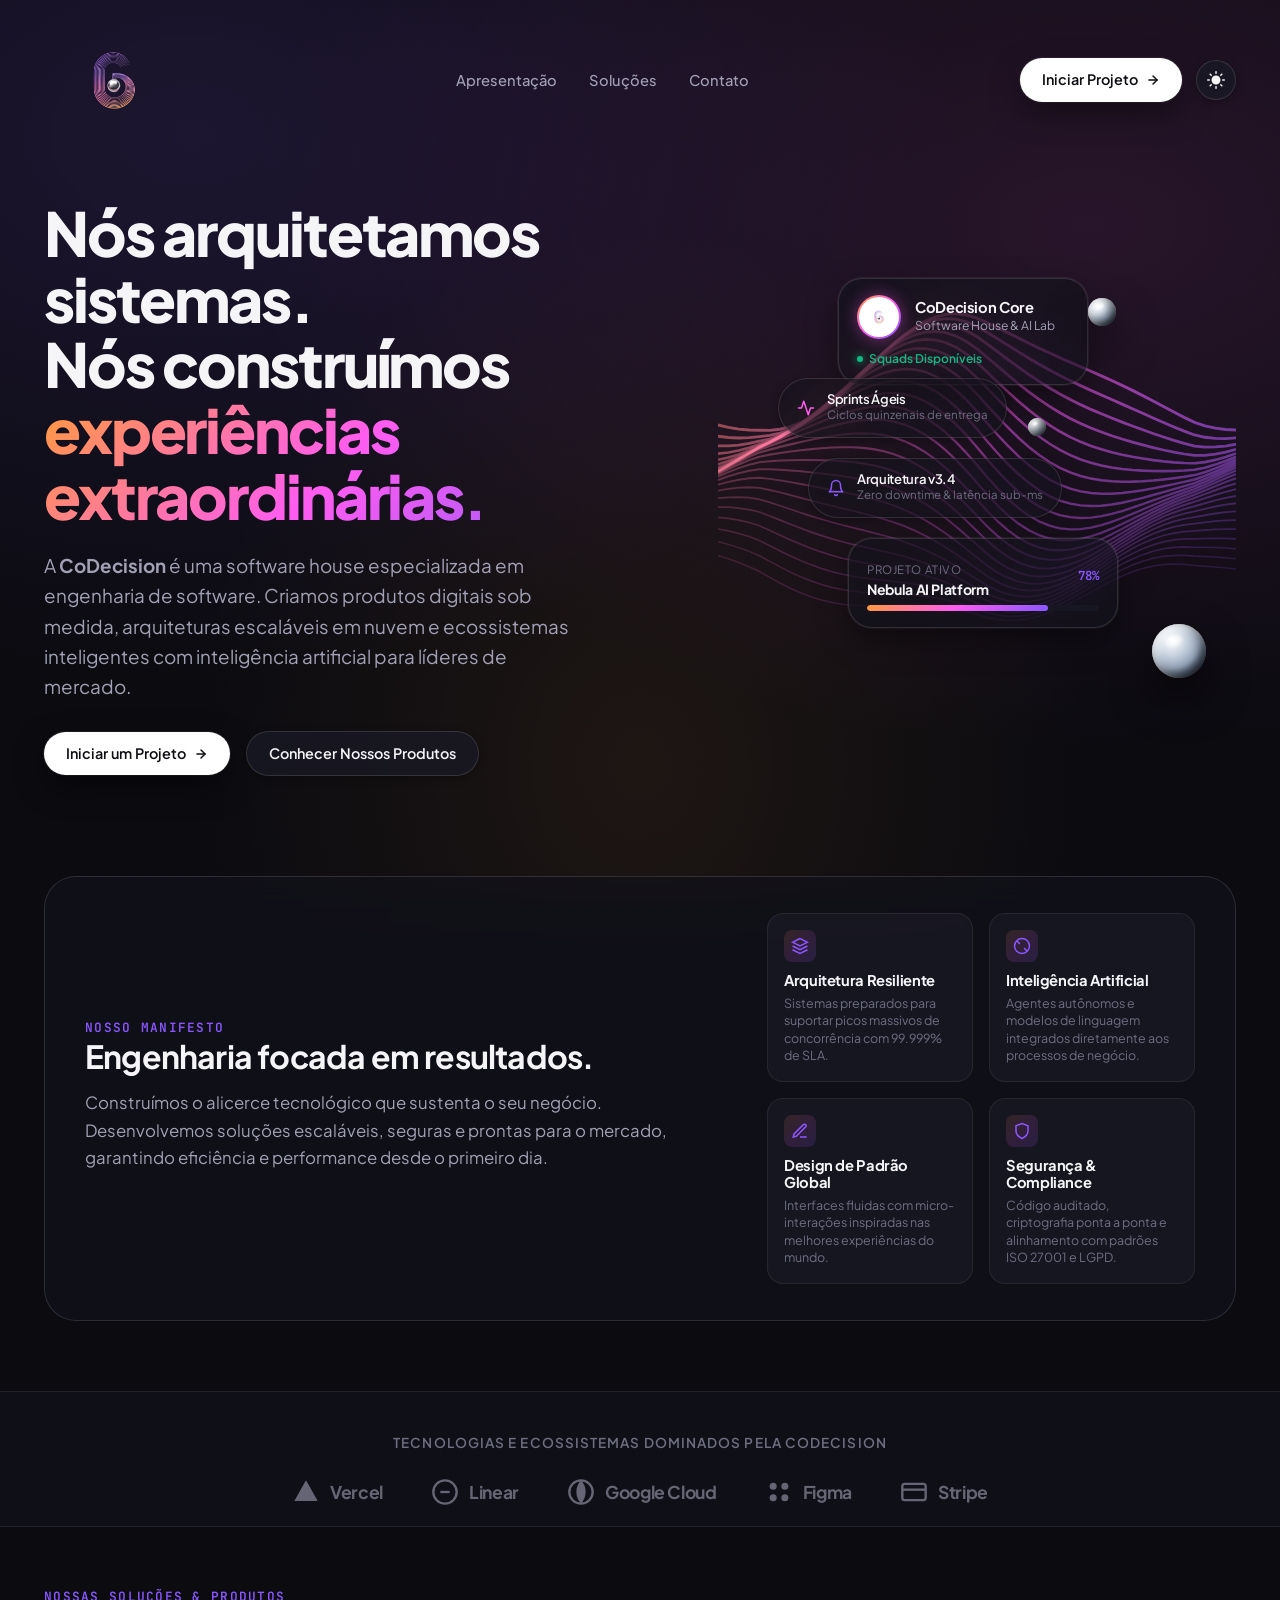
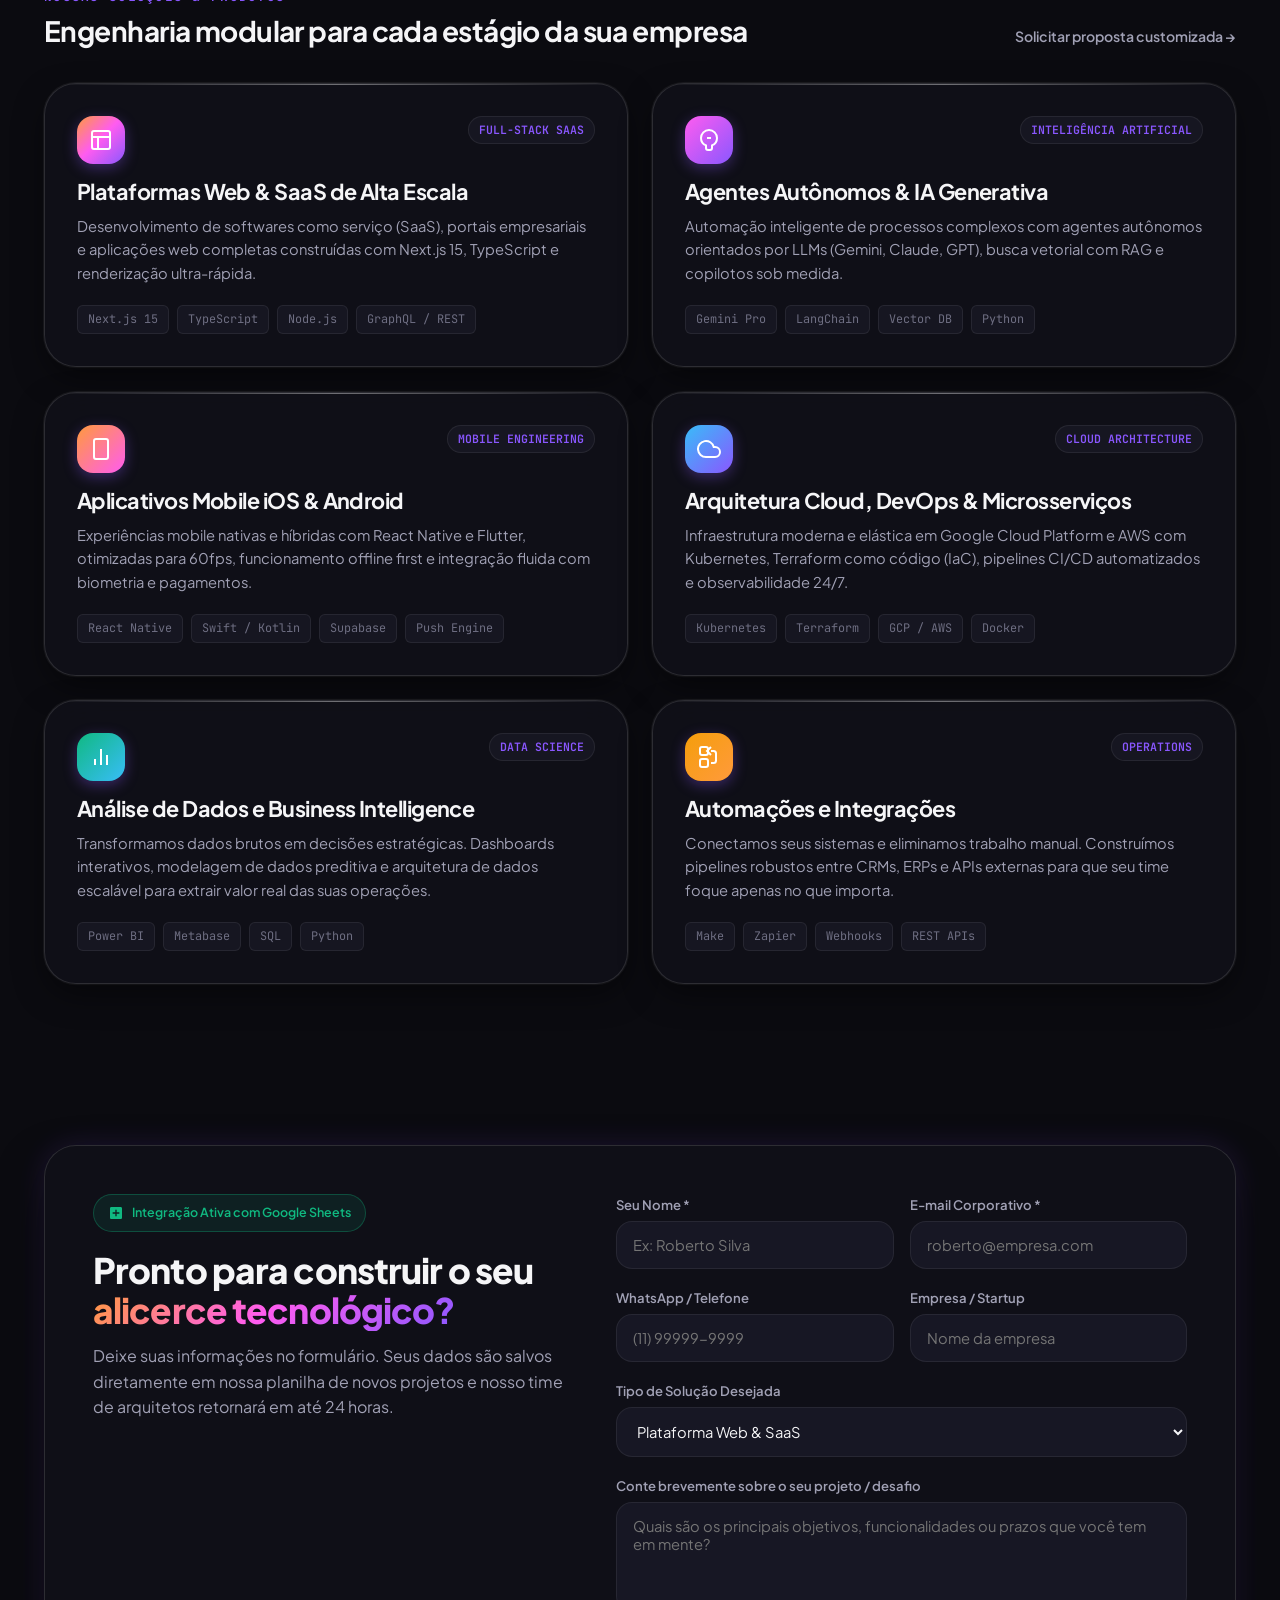
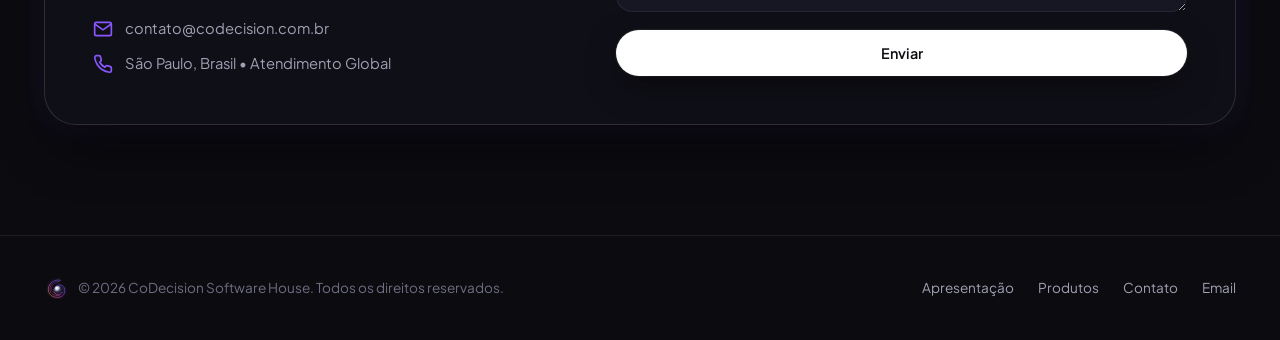
==== index.html @ 4eaa5ae9 "feat: tudo" ====
<!DOCTYPE html>
<html lang="pt-BR" data-theme="dark">
<head>
  <meta charset="UTF-8">
  <meta name="viewport" content="width=device-width, initial-scale=1.0">
  <title>CoDecision Software House | Apresentação, Produtos e Soluções Digitais</title>
  <meta name="description" content="CoDecision é uma software house de engenharia especializada no desenvolvimento de plataformas em nuvem, sistemas de inteligência artificial e produtos digitais extraordinários.">
  <meta name="keywords" content="Software House, CoDecision, Desenvolvimento de Software, Inteligência Artificial, Cloud, SaaS, React, Next.js, DevOps, Google Sheets">
  
  <!-- Open Graph -->
  <meta property="og:title" content="CoDecision Software House | We Architect Systems. We Build Experiences.">
  <meta property="og:description" content="Software house de alta performance. Desenvolvemos produtos digitais escaláveis, IA avançada e interfaces hiper-interativas.">
  <meta property="og:type" content="website">

  <!-- Favicon -->
  <link rel="icon" type="image/svg+xml" href="src/assets/logo/logo-symbol.svg">

  <!-- CSS Styles -->
  <link rel="stylesheet" href="src/css/variables.css">
  <link rel="stylesheet" href="src/css/base.css">
  <link rel="stylesheet" href="src/css/components.css">
  <link rel="stylesheet" href="src/css/animations.css">
</head>
<body>

  <!-- Scroll Progress Indicator -->
  <div class="scroll-progress-container">
    <div class="scroll-progress-bar" id="scrollProgressBar"></div>
  </div>

  <!-- =========================================================================
       HEADER / NAVBAR
       ========================================================================= -->
  <header class="site-header" id="siteHeader">
    <div class="container">
      <nav class="navbar">
        <a href="#apresentacao" class="nav-brand">
          <img src="src/assets/logo/logo-custom-2.png" alt="CoDecision Software House" class="nav-brand-logo">
        </a>

        <ul class="nav-menu">
          <li><a href="#apresentacao" class="nav-link">Apresentação</a></li>
          <li><a href="#produtos" class="nav-link">Soluções</a></li>
          <li><a href="#contato" class="nav-link">Contato</a></li>
        </ul>

        <div class="nav-actions">
          <a href="#contato" class="btn-primary">
            <span>Iniciar Projeto</span>
            <svg width="14" height="14" viewBox="0 0 24 24" fill="none" stroke="currentColor" stroke-width="2.5" stroke-linecap="round" stroke-linejoin="round">
              <line x1="5" y1="12" x2="19" y2="12"></line>
              <polyline points="12 5 19 12 12 19"></polyline>
            </svg>
          </a>

          <button class="theme-toggle-btn" id="themeToggleBtn" aria-label="Alternar Tema Claro/Escuro">
            <span id="themeIcon">
              <svg viewBox="0 0 24 24" fill="none" stroke="currentColor" stroke-width="2" stroke-linecap="round" stroke-linejoin="round">
                <circle cx="12" cy="12" r="5"></circle>
                <line x1="12" y1="1" x2="12" y2="3"></line>
                <line x1="12" y1="21" x2="12" y2="23"></line>
                <line x1="4.22" y1="4.22" x2="5.64" y2="5.64"></line>
                <line x1="18.36" y1="18.36" x2="19.78" y2="19.78"></line>
                <line x1="1" y1="12" x2="3" y2="12"></line>
                <line x1="21" y1="12" x2="23" y2="12"></line>
                <line x1="4.22" y1="19.78" x2="5.64" y2="18.36"></line>
                <line x1="18.36" y1="5.64" x2="19.78" y2="4.22"></line>
              </svg>
            </span>
          </button>
          
          <button class="mobile-menu-btn" id="mobileMenuBtn" aria-label="Abrir Menu">
            <svg viewBox="0 0 24 24" fill="none" stroke="currentColor" stroke-width="2" stroke-linecap="round" stroke-linejoin="round">
              <line x1="3" y1="12" x2="21" y2="12"></line>
              <line x1="3" y1="6" x2="21" y2="6"></line>
              <line x1="3" y1="18" x2="21" y2="18"></line>
            </svg>
          </button>
        </div>
      </nav>
    </div>
  </header>

  <!-- =========================================================================
       1. APRESENTAÇÃO DA MARCA & HERO SECTION
       ========================================================================= -->
  <section class="hero-section" id="apresentacao">
    <div class="container">
      <div class="hero-grid">
        
        <!-- Left Content -->
        <div class="hero-content reveal-on-scroll">


          <h1 class="hero-title">
            Nós arquitetamos sistemas.<br>
            Nós construímos <span class="gradient-text">experiências extraordinárias.</span>
          </h1>

          <p class="hero-subtitle">
            A <strong>CoDecision</strong> é uma software house especializada em engenharia de software. Criamos produtos digitais sob medida, arquiteturas escaláveis em nuvem e ecossistemas inteligentes com inteligência artificial para líderes de mercado.
          </p>

          <div class="hero-actions">
            <a href="#contato" class="btn-primary">
              <span>Iniciar um Projeto</span>
              <svg width="14" height="14" viewBox="0 0 24 24" fill="none" stroke="currentColor" stroke-width="2.5" stroke-linecap="round" stroke-linejoin="round">
                <line x1="5" y1="12" x2="19" y2="12"></line>
                <polyline points="12 5 19 12 12 19"></polyline>
              </svg>
            </a>

            <a href="#produtos" class="btn-secondary">
              <span>Conhecer Nossos Produtos</span>
            </a>
          </div>
        </div>

        <!-- Right Visual with Fluid Wave & Floating Glass Cards -->
        <div class="hero-visual reveal-on-scroll">
          <!-- Fluid Iridescent Canvas -->
          <canvas id="heroFluidCanvas" class="hero-canvas-bg"></canvas>

          <!-- Floating Glass Cards -->
          <div class="hero-cards-cluster">
            
            <!-- Card 1: Core Lead Card -->
            <div class="glass-profile-card">
              <div class="profile-card-header">
                <div class="profile-avatar">
                  <img src="src/assets/logo/logo-custom-2.png" alt="CoDecision Logo" style="object-fit: contain; background: white; padding: 4px;">
                </div>
                <div class="profile-info">
                  <h4>CoDecision Core</h4>
                  <p>Software House & AI Lab</p>
                </div>
              </div>
              <div class="profile-status">
                <span class="status-dot"></span>
                <span>Squads Disponíveis</span>
              </div>
            </div>

            <!-- Card 2: Focus Mode Pill -->
            <div class="glass-focus-card">
              <div class="focus-icon">
                <svg width="18" height="18" viewBox="0 0 24 24" fill="none" stroke="currentColor" stroke-width="2" stroke-linecap="round" stroke-linejoin="round">
                  <path d="M22 12h-4l-3 9L9 3l-3 9H2"></path>
                </svg>
              </div>
              <div class="focus-text">
                <h5>Sprints Ágeis</h5>
                <p>Ciclos quinzenais de entrega</p>
              </div>
            </div>

            <!-- Card 3: Deployment Notification -->
            <div class="glass-notification-card">
              <div class="notif-icon">
                <svg width="18" height="18" viewBox="0 0 24 24" fill="none" stroke="currentColor" stroke-width="2" stroke-linecap="round" stroke-linejoin="round">
                  <path d="M18 8A6 6 0 0 0 6 8c0 7-3 9-3 9h18s-3-2-3-9"></path>
                  <path d="M13.73 21a2 2 0 0 1-3.46 0"></path>
                </svg>
              </div>
              <div class="notif-text">
                <h5>Arquitetura v3.4</h5>
                <p>Zero downtime & latência sub-ms</p>
              </div>
            </div>

            <!-- Card 4: Active Project Progress -->
            <div class="glass-progress-card">
              <div class="progress-header">
                <div>
                  <span class="progress-label">Projeto Ativo</span>
                  <h5 class="progress-title">Nebula AI Platform</h5>
                </div>
                <span class="progress-percent">78%</span>
              </div>
              <div class="progress-bar-bg">
                <div class="progress-bar-fill" style="width: 78%;"></div>
              </div>
            </div>

            <!-- 3D Chrome Metallic Spheres -->
            <div class="chrome-sphere sphere-lg parallax-sphere">
              <div class="sphere-specular"></div>
            </div>
            <div class="chrome-sphere sphere-sm parallax-sphere">
              <div class="sphere-specular"></div>
            </div>
            <div class="chrome-sphere sphere-xs parallax-sphere">
              <div class="sphere-specular"></div>
            </div>

          </div>
        </div>

      </div>
    </div>
  </section>

  <!-- Brand Pillars & Manifesto -->
  <section class="brand-manifesto-section">
    <div class="container">
      <div class="manifesto-card reveal-on-scroll">
        <div class="manifesto-text">
          <span class="section-label">NOSSO MANIFESTO</span>
          <h3>Engenharia focada em resultados.</h3>
          <p>
            Construímos o alicerce tecnológico que sustenta o seu negócio. Desenvolvemos soluções escaláveis, seguras e prontas para o mercado, garantindo eficiência e performance desde o primeiro dia.
          </p>
        </div>

        <div class="brand-pillars-grid">
          <div class="pillar-item">
            <div class="pillar-icon">
              <svg width="18" height="18" viewBox="0 0 24 24" fill="none" stroke="currentColor" stroke-width="2"><path d="M12 2L2 7l10 5 10-5-10-5zM2 17l10 5 10-5M2 12l10 5 10-5"/></svg>
            </div>
            <h5>Arquitetura Resiliente</h5>
            <p>Sistemas preparados para suportar picos massivos de concorrência com 99.999% de SLA.</p>
          </div>

          <div class="pillar-item">
            <div class="pillar-icon">
              <svg width="18" height="18" viewBox="0 0 24 24" fill="none" stroke="currentColor" stroke-width="2"><circle cx="12" cy="12" r="10"/><path d="m4.93 4.93 4.24 4.24M14.83 14.83l4.24 4.24"/></svg>
            </div>
            <h5>Inteligência Artificial</h5>
            <p>Agentes autônomos e modelos de linguagem integrados diretamente aos processos de negócio.</p>
          </div>

          <div class="pillar-item">
            <div class="pillar-icon">
              <svg width="18" height="18" viewBox="0 0 24 24" fill="none" stroke="currentColor" stroke-width="2"><path d="M12 20h9M16.5 3.5a2.121 2.121 0 0 1 3 3L7 19l-4 1 1-4L16.5 3.5z"/></svg>
            </div>
            <h5>Design de Padrão Global</h5>
            <p>Interfaces fluidas com micro-interações inspiradas nas melhores experiências do mundo.</p>
          </div>

          <div class="pillar-item">
            <div class="pillar-icon">
              <svg width="18" height="18" viewBox="0 0 24 24" fill="none" stroke="currentColor" stroke-width="2"><path d="M12 22s8-4 8-10V5l-8-3-8 3v7c0 6 8 10 8 10z"/></svg>
            </div>
            <h5>Segurança & Compliance</h5>
            <p>Código auditado, criptografia ponta a ponta e alinhamento com padrões ISO 27001 e LGPD.</p>
          </div>
        </div>
      </div>
    </div>
  </section>

  <!-- Trust Bar -->
  <section class="trust-section">
    <div class="container">
      <div class="trust-content reveal-on-scroll">
        <span class="trust-label">Tecnologias e ecossistemas dominados pela CoDecision</span>
        <div class="trust-logos">
          <div class="trust-logo-item">
            <svg viewBox="0 0 24 24"><path d="M12 2L2 19.7778H22L12 2Z"></path></svg>
            <span>Vercel</span>
          </div>
          <div class="trust-logo-item">
            <svg viewBox="0 0 24 24"><circle cx="12" cy="12" r="10" stroke="currentColor" stroke-width="2" fill="none"></circle><line x1="8" y1="12" x2="16" y2="12" stroke="currentColor" stroke-width="2"></line></svg>
            <span>Linear</span>
          </div>
          <div class="trust-logo-item">
            <svg viewBox="0 0 24 24"><circle cx="12" cy="12" r="10" stroke="currentColor" stroke-width="2" fill="none"></circle><path d="M12 2a15.3 15.3 0 0 1 4 10 15.3 15.3 0 0 1-4 10 15.3 15.3 0 0 1-4-10 15.3 15.3 0 0 1 4-10z"></path></svg>
            <span>Google Cloud</span>
          </div>
          <div class="trust-logo-item">
            <svg viewBox="0 0 24 24"><circle cx="7" cy="7" r="3"></circle><circle cx="17" cy="7" r="3"></circle><circle cx="7" cy="17" r="3"></circle><circle cx="17" cy="17" r="3"></circle></svg>
            <span>Figma</span>
          </div>
          <div class="trust-logo-item">
            <svg viewBox="0 0 24 24"><rect x="2" y="5" width="20" height="14" rx="2" stroke="currentColor" stroke-width="2" fill="none"></rect><line x1="2" y1="10" x2="22" y2="10" stroke="currentColor" stroke-width="2"></line></svg>
            <span>Stripe</span>
          </div>
        </div>
      </div>
    </div>
  </section>

  <!-- =========================================================================
       2. PRODUTOS & SOLUÇÕES DIGITAIS
       ========================================================================= -->
  <section class="products-section" id="produtos">
    <div class="container">
      
      <div class="section-header reveal-on-scroll">
        <div class="section-title-wrap">
          <span class="section-label">NOSSAS SOLUÇÕES & PRODUTOS</span>
          <h2 class="section-title">Engenharia modular para cada estágio da sua empresa</h2>
        </div>
        <a href="#contato" class="section-link">Solicitar proposta customizada →</a>
      </div>

      <div class="products-grid stagger-group">
        
        <!-- Produto 1: Plataformas Web & SaaS -->
        <div class="glass-card product-card shimmer-card reveal-on-scroll stagger-item">
          <div>
            <div class="product-card-header">
              <div class="product-icon-wrap">
                <svg width="24" height="24" viewBox="0 0 24 24" fill="none" stroke="currentColor" stroke-width="2"><rect x="3" y="3" width="18" height="18" rx="2"/><path d="M3 9h18M9 21V9"/></svg>
              </div>
              <span class="product-badge">Full-Stack SaaS</span>
            </div>
            <h4>Plataformas Web & SaaS de Alta Escala</h4>
            <p>
              Desenvolvimento de softwares como serviço (SaaS), portais empresariais e aplicações web completas construídas com Next.js 15, TypeScript e renderização ultra-rápida.
            </p>
          </div>
          <div class="product-tech-stack">
            <span class="tech-tag">Next.js 15</span>
            <span class="tech-tag">TypeScript</span>
            <span class="tech-tag">Node.js</span>
            <span class="tech-tag">GraphQL / REST</span>
          </div>
        </div>

        <!-- Produto 2: Agentes de IA & Automação -->
        <div class="glass-card product-card shimmer-card reveal-on-scroll stagger-item">
          <div>
            <div class="product-card-header">
              <div class="product-icon-wrap" style="background: linear-gradient(135deg, #FF5CF0 0%, #8A57FF 100%);">
                <svg width="24" height="24" viewBox="0 0 24 24" fill="none" stroke="currentColor" stroke-width="2"><path d="M12 2a8 8 0 0 0-8 8c0 3.3 2 6.2 5 7.4V20a2 2 0 0 0 2 2h2a2 2 0 0 0 2-2v-2.6c3-1.2 5-4.1 5-7.4a8 8 0 0 0-8-8z"/><path d="M10 10h4"/></svg>
              </div>
              <span class="product-badge">Inteligência Artificial</span>
            </div>
            <h4>Agentes Autônomos & IA Generativa</h4>
            <p>
              Automação inteligente de processos complexos com agentes autônomos orientados por LLMs (Gemini, Claude, GPT), busca vetorial com RAG e copilotos sob medida.
            </p>
          </div>
          <div class="product-tech-stack">
            <span class="tech-tag">Gemini Pro</span>
            <span class="tech-tag">LangChain</span>
            <span class="tech-tag">Vector DB</span>
            <span class="tech-tag">Python</span>
          </div>
        </div>

        <!-- Produto 3: Aplicativos Mobile Nativos & Híbridos -->
        <div class="glass-card product-card shimmer-card reveal-on-scroll stagger-item">
          <div>
            <div class="product-card-header">
              <div class="product-icon-wrap" style="background: linear-gradient(135deg, #FF9A3C 0%, #FF5CF0 100%);">
                <svg width="24" height="24" viewBox="0 0 24 24" fill="none" stroke="currentColor" stroke-width="2"><rect x="5" y="2" width="14" height="20" rx="2" ry="2"/><line x1="12" y1="18" x2="12.01" y2="18"/></svg>
              </div>
              <span class="product-badge">Mobile Engineering</span>
            </div>
            <h4>Aplicativos Mobile iOS & Android</h4>
            <p>
              Experiências mobile nativas e híbridas com React Native e Flutter, otimizadas para 60fps, funcionamento offline first e integração fluida com biometria e pagamentos.
            </p>
          </div>
          <div class="product-tech-stack">
            <span class="tech-tag">React Native</span>
            <span class="tech-tag">Swift / Kotlin</span>
            <span class="tech-tag">Supabase</span>
            <span class="tech-tag">Push Engine</span>
          </div>
        </div>

        <!-- Produto 4: Cloud & Microsserviços -->
        <div class="glass-card product-card shimmer-card reveal-on-scroll stagger-item">
          <div>
            <div class="product-card-header">
              <div class="product-icon-wrap" style="background: linear-gradient(135deg, #38BDF8 0%, #8A57FF 100%);">
                <svg width="24" height="24" viewBox="0 0 24 24" fill="none" stroke="currentColor" stroke-width="2"><path d="M18 10h-1.26A8 8 0 1 0 9 20h9a5 5 0 0 0 0-10z"/></svg>
              </div>
              <span class="product-badge">Cloud Architecture</span>
            </div>
            <h4>Arquitetura Cloud, DevOps & Microsserviços</h4>
            <p>
              Infraestrutura moderna e elástica em Google Cloud Platform e AWS com Kubernetes, Terraform como código (IaC), pipelines CI/CD automatizados e observabilidade 24/7.
            </p>
          </div>
          <div class="product-tech-stack">
            <span class="tech-tag">Kubernetes</span>
            <span class="tech-tag">Terraform</span>
            <span class="tech-tag">GCP / AWS</span>
            <span class="tech-tag">Docker</span>
          </div>
        </div>

        <!-- Produto 5: Análise de Dados -->
        <div class="glass-card product-card shimmer-card reveal-on-scroll stagger-item">
          <div>
            <div class="product-card-header">
              <div class="product-icon-wrap" style="background: linear-gradient(135deg, #10B981 0%, #38BDF8 100%);">
                <svg width="24" height="24" viewBox="0 0 24 24" fill="none" stroke="currentColor" stroke-width="2"><line x1="18" y1="20" x2="18" y2="10"></line><line x1="12" y1="20" x2="12" y2="4"></line><line x1="6" y1="20" x2="6" y2="14"></line></svg>
              </div>
              <span class="product-badge">Data Science</span>
            </div>
            <h4>Análise de Dados e Business Intelligence</h4>
            <p>
              Transformamos dados brutos em decisões estratégicas. Dashboards interativos, modelagem de dados preditiva e arquitetura de dados escalável para extrair valor real das suas operações.
            </p>
          </div>
          <div class="product-tech-stack">
            <span class="tech-tag">Power BI</span>
            <span class="tech-tag">Metabase</span>
            <span class="tech-tag">SQL</span>
            <span class="tech-tag">Python</span>
          </div>
        </div>

        <!-- Produto 6: Automações e integrações -->
        <div class="glass-card product-card shimmer-card reveal-on-scroll stagger-item">
          <div>
            <div class="product-card-header">
              <div class="product-icon-wrap" style="background: linear-gradient(135deg, #F59E0B 0%, #FF9A3C 100%);">
                <svg width="24" height="24" viewBox="0 0 24 24" fill="none" stroke="currentColor" stroke-width="2"><rect x="3" y="14" width="8" height="8" rx="2" ry="2"></rect><path d="M14 18h2.5a2.5 2.5 0 0 0 2.5-2.5v-7A2.5 2.5 0 0 0 16.5 6H14"></path><path d="M14 10l-4-4 4-4"></path><rect x="3" y="2" width="8" height="8" rx="2" ry="2"></rect></svg>
              </div>
              <span class="product-badge">Operations</span>
            </div>
            <h4>Automações e Integrações</h4>
            <p>
              Conectamos seus sistemas e eliminamos trabalho manual. Construímos pipelines robustos entre CRMs, ERPs e APIs externas para que seu time foque apenas no que importa.
            </p>
          </div>
          <div class="product-tech-stack">
            <span class="tech-tag">Make</span>
            <span class="tech-tag">Zapier</span>
            <span class="tech-tag">Webhooks</span>
            <span class="tech-tag">REST APIs</span>
          </div>
        </div>

      </div>

    </div>
  </section>


  <!-- =========================================================================
       4. FORMULÁRIO DE CONTATO (Conectado ao Google Sheets)
       ========================================================================= -->
  <section class="contact-section" id="contato">
    <div class="container">
      
      <div class="contact-card-container reveal-on-scroll">
        
        <!-- Left: Presentation & Contact Info -->
        <div class="contact-info-col">
          <div>
            <div class="sheets-badge-pill">
              <svg viewBox="0 0 24 24"><path d="M19 3H5c-1.1 0-2 .9-2 2v14c0 1.1.9 2 2 2h14c1.1 0 2-.9 2-2V5c0-1.1-.9-2-2-2zm-2 10h-4v4h-2v-4H7v-2h4V7h2v4h4v2z"/></svg>
              <span>Integração Ativa com Google Sheets</span>
            </div>

            <h3 style="margin-top: 18px;">
              Pronto para construir o seu <span class="gradient-text">alicerce tecnológico?</span>
            </h3>

            <p style="margin-top: 12px;">
              Deixe suas informações no formulário. Seus dados são salvos diretamente em nossa planilha de novos projetos e nosso time de arquitetos retornará em até 24 horas.
            </p>
          </div>

          <div class="contact-direct-items">
            <div class="direct-item">
              <svg fill="none" stroke="currentColor" stroke-width="2" viewBox="0 0 24 24"><path d="M4 4h16c1.1 0 2 .9 2 2v12c0 1.1-.9 2-2 2H4c-1.1 0-2-.9-2-2V6c0-1.1.9-2 2-2z"/><polyline points="22,6 12,13 2,6"/></svg>
              <span>contato@codecision.com.br</span>
            </div>
            <div class="direct-item">
              <svg fill="none" stroke="currentColor" stroke-width="2" viewBox="0 0 24 24"><path d="M22 16.92v3a2 2 0 0 1-2.18 2 19.79 19.79 0 0 1-8.63-3.07 19.5 19.5 0 0 1-6-6 19.79 19.79 0 0 1-3.07-8.67A2 2 0 0 1 4.11 2h3a2 2 0 0 1 2 1.72 12.84 12.84 0 0 0 .7 2.81 2 2 0 0 1-.45 2.11L8.09 9.91a16 16 0 0 0 6 6l1.27-1.27a2 2 0 0 1 2.11-.45 12.84 12.84 0 0 0 2.81.7A2 2 0 0 1 22 16.92z"/></svg>
              <span>São Paulo, Brasil • Atendimento Global</span>
            </div>
          </div>
        </div>

        <!-- Right: Contact Form -->
        <div class="contact-form-col">
          <form id="contactLeadForm">
            
            <div class="form-status-alert"></div>

            <div class="form-row-2">
              <div class="form-group">
                <label for="leadNome">Seu Nome *</label>
                <input type="text" id="leadNome" name="nome" class="form-control" placeholder="Ex: Roberto Silva" required>
              </div>

              <div class="form-group">
                <label for="leadEmail">E-mail Corporativo *</label>
                <input type="email" id="leadEmail" name="email" class="form-control" placeholder="roberto@empresa.com" required>
              </div>
            </div>

            <div class="form-row-2">
              <div class="form-group">
                <label for="leadWhatsapp">WhatsApp / Telefone</label>
                <input type="tel" id="leadWhatsapp" name="whatsapp" class="form-control" placeholder="(11) 99999-9999">
              </div>

              <div class="form-group">
                <label for="leadEmpresa">Empresa / Startup</label>
                <input type="text" id="leadEmpresa" name="empresa" class="form-control" placeholder="Nome da empresa">
              </div>
            </div>

            <div class="form-group">
              <label for="leadTipo">Tipo de Solução Desejada</label>
              <select id="leadTipo" name="tipoProjeto" class="form-control">
                <option value="Plataforma Web & SaaS">Plataforma Web & SaaS</option>
                <option value="Agentes Autônomos de IA">Agentes Autônomos de IA</option>
                <option value="Aplicativo Mobile">Aplicativo Mobile (iOS / Android)</option>
                <option value="Arquitetura Cloud & DevOps">Arquitetura Cloud & DevOps</option>
                <option value="Consultoria & Squad Dedicado">Consultoria & Squad Dedicado</option>
              </select>
            </div>

            <div class="form-group">
              <label for="leadMensagem">Conte brevemente sobre o seu projeto / desafio</label>
              <textarea id="leadMensagem" name="mensagem" class="form-control" placeholder="Quais são os principais objetivos, funcionalidades ou prazos que você tem em mente?"></textarea>
            </div>

            <button type="submit" class="btn-primary" style="justify-content: center; padding: 14px; width: 100%;">
              <span>Enviar</span>
            </button>
          </form>
        </div>

      </div>

    </div>
  </section>

  <!-- =========================================================================
       SITE FOOTER
       ========================================================================= -->
  <!-- Floating Mobile CTA -->
  <div class="mobile-sticky-cta">
    <a href="#contato" class="btn btn-primary" style="width: 100%;">Iniciar Projeto</a>
  </div>

  <footer class="site-footer">
    <div class="container">
      <div class="footer-inner">
        <div style="display: flex; align-items: center; gap: 10px;">
          <img src="src/assets/logo/logo-symbol.svg" alt="CoDecision" style="width: 24px; height: 24px;">
          <p>© 2026 CoDecision Software House. Todos os direitos reservados.</p>
        </div>
        
        <div class="footer-links">
          <a href="#apresentacao" class="footer-link">Apresentação</a>
          <a href="#produtos" class="footer-link">Produtos</a>
          <a href="#contato" class="footer-link">Contato</a>
          <a href="mailto:contato@codecision.com.br" class="footer-link">Email</a>
        </div>
      </div>
    </div>
  </footer>

  <!-- Scripts -->
  <script src="env-config.js"></script>
  <script src="src/js/canvas-hero.js"></script>
  <script src="src/js/interactions.js"></script>
  <script src="src/js/google-sheets.js"></script>
</body>
</html>
---- src/css/variables.css ----
:root {
  /* Brand Core Palettes from CoDecision Brand Guidelines */
  --primary-purple: #8A57FF;
  --primary-purple-rgb: 138, 87, 255;
  --primary-pink: #FF5CF0;
  --primary-pink-rgb: 255, 92, 240;
  --primary-amber: #FF9A3C;
  --primary-amber-rgb: 255, 154, 60;
  --primary-cyan: #38BDF8;
  --primary-cyan-rgb: 56, 189, 248;

  /* Typography */
  --font-sans: 'Plus Jakarta Sans', -apple-system, BlinkMacSystemFont, 'Segoe UI', Roboto, Helvetica, Arial, sans-serif;
  --font-mono: 'JetBrains Mono', 'Fira Code', 'SF Mono', Consolas, monospace;

  /* Gradients */
  --brand-gradient: linear-gradient(135deg, #FF9A3C 0%, #FF5CF0 48%, #8A57FF 100%);
  --brand-gradient-hover: linear-gradient(135deg, #FFA959 0%, #FF75F3 48%, #9E73FF 100%);
  --brand-gradient-subtle: linear-gradient(135deg, rgba(255, 154, 60, 0.12) 0%, rgba(255, 92, 240, 0.12) 50%, rgba(138, 87, 255, 0.15) 100%);
  --chrome-gradient: linear-gradient(135deg, #ffffff 0%, #cbd5e1 30%, #94a3b8 60%, #334155 100%);

  /* Default / Light Mode (Inspired by reference) */
  --bg-color: #F8F9FD;
  --bg-mesh: radial-gradient(at 10% 15%, rgba(255, 92, 240, 0.08) 0px, transparent 50%),
             radial-gradient(at 85% 20%, rgba(138, 87, 255, 0.09) 0px, transparent 55%),
             radial-gradient(at 50% 80%, rgba(255, 154, 60, 0.06) 0px, transparent 50%),
             #F8F9FD;
  --surface-base: #FFFFFF;
  --surface-card: rgba(255, 255, 255, 0.72);
  --surface-card-hover: rgba(255, 255, 255, 0.88);
  --surface-card-solid: #FFFFFF;
  --surface-secondary: #F1F3F9;
  --surface-pill: rgba(255, 255, 255, 0.85);

  --text-primary: #0D0D12;
  --text-secondary: #585866;
  --text-muted: #8E8EA0;
  --text-inverse: #FFFFFF;

  --border-subtle: rgba(0, 0, 0, 0.06);
  --border-card: rgba(255, 255, 255, 0.8);
  --border-card-inner: rgba(0, 0, 0, 0.04);
  --border-highlight: rgba(138, 87, 255, 0.35);

  --shadow-sm: 0 2px 8px rgba(0, 0, 0, 0.03);
  --shadow-md: 0 8px 24px -4px rgba(138, 87, 255, 0.08), 0 2px 6px -1px rgba(0, 0, 0, 0.04);
  --shadow-lg: 0 20px 40px -12px rgba(138, 87, 255, 0.14), 0 8px 16px -4px rgba(0, 0, 0, 0.04);
  --shadow-glow: 0 0 40px rgba(138, 87, 255, 0.22);
  --shadow-sphere: 0 16px 32px rgba(0, 0, 0, 0.2), 0 4px 8px rgba(0, 0, 0, 0.12);

  --glass-blur: blur(24px);
  --glass-blur-sm: blur(12px);

  --radius-sm: 8px;
  --radius-md: 16px;
  --radius-lg: 24px;
  --radius-xl: 32px;
  --radius-pill: 9999px;

  --nav-height: 160px;
  --container-max: 1240px;
  --ease-spring: cubic-bezier(0.16, 1, 0.3, 1);
  --transition-fast: 0.2s cubic-bezier(0.16, 1, 0.3, 1);
  --transition-normal: 0.35s cubic-bezier(0.16, 1, 0.3, 1);
  --transition-slow: 0.6s cubic-bezier(0.16, 1, 0.3, 1);
}

@media (max-width: 860px) {
  :root {
    --nav-height: 60px;
  }
}

/* Dark Mode Theme (Obsidian Matrix) */
[data-theme="dark"] {
  --bg-color: #0B0B10;
  --bg-mesh: radial-gradient(at 15% 15%, rgba(138, 87, 255, 0.14) 0px, transparent 50%),
             radial-gradient(at 85% 25%, rgba(255, 92, 240, 0.12) 0px, transparent 55%),
             radial-gradient(at 50% 85%, rgba(255, 154, 60, 0.08) 0px, transparent 50%),
             #0B0B10;
  --surface-base: #0B0B10;
  --surface-card: rgba(19, 19, 28, 0.65);
  --surface-card-hover: rgba(26, 26, 38, 0.85);
  --surface-card-solid: #14141F;
  --surface-secondary: #171724;
  --surface-pill: rgba(26, 26, 38, 0.75);

  --text-primary: #F5F5F7;
  --text-secondary: #A1A1B5;
  --text-muted: #6E6E82;
  --text-inverse: #0D0D12;

  --border-subtle: rgba(255, 255, 255, 0.07);
  --border-card: rgba(255, 255, 255, 0.12);
  --border-card-inner: rgba(255, 255, 255, 0.04);
  --border-highlight: rgba(138, 87, 255, 0.5);

  --shadow-sm: 0 2px 8px rgba(0, 0, 0, 0.3);
  --shadow-md: 0 12px 32px -4px rgba(0, 0, 0, 0.5), 0 0 1px 1px rgba(255, 255, 255, 0.08);
  --shadow-lg: 0 24px 56px -12px rgba(0, 0, 0, 0.65), 0 0 30px rgba(138, 87, 255, 0.15);
  --shadow-glow: 0 0 50px rgba(138, 87, 255, 0.3);
  --shadow-sphere: 0 20px 40px rgba(0, 0, 0, 0.6);
}
---- src/css/base.css ----
@import url('https://fonts.googleapis.com/css2?family=JetBrains+Mono:wght@400;500;600&family=Plus+Jakarta+Sans:wght@300;400;500;600;700;800&display=swap');

*, *::before, *::after {
  box-sizing: border-box;
  margin: 0;
  padding: 0;
  -webkit-font-smoothing: antialiased;
  -moz-osx-font-smoothing: grayscale;
}

html {
  font-size: 16px;
  scroll-behavior: smooth;
}

body {
  font-family: var(--font-sans);
  background: var(--bg-mesh);
  background-attachment: fixed;
  color: var(--text-primary);
  min-height: 100vh;
  line-height: 1.6;
  overflow-x: hidden;
  position: relative;
  transition: background-color var(--transition-normal), color var(--transition-normal);
}

::selection {
  background: rgba(138, 87, 255, 0.25);
  color: var(--primary-purple);
}

/* Custom Scrollbar */
::-webkit-scrollbar {
  width: 8px;
}
::-webkit-scrollbar-track {
  background: var(--bg-color);
}
::-webkit-scrollbar-thumb {
  background: rgba(138, 87, 255, 0.3);
  border-radius: var(--radius-pill);
}
::-webkit-scrollbar-thumb:hover {
  background: var(--primary-purple);
}

/* Base Container */
.container {
  width: 100%;
  max-width: var(--container-max);
  margin: 0 auto;
  padding: 0 24px;
}

@media (max-width: 768px) {
  .container {
    padding: 0 16px;
  }
}

/* Typography Helpers */
h1, h2, h3, h4, h5, h6 {
  font-family: var(--font-sans);
  color: var(--text-primary);
  font-weight: 700;
  line-height: 1.15;
  letter-spacing: -0.025em;
}

.gradient-text {
  background: var(--brand-gradient);
  -webkit-background-clip: text;
  -webkit-text-fill-color: transparent;
  display: inline-block;
}

.gradient-text-alt {
  background: linear-gradient(135deg, #FF5CF0 0%, #8A57FF 100%);
  -webkit-background-clip: text;
  -webkit-text-fill-color: transparent;
}

a {
  color: inherit;
  text-decoration: none;
  transition: color var(--transition-fast);
}

button {
  font-family: inherit;
  cursor: pointer;
  border: none;
  background: none;
  outline: none;
}

img, svg {
  display: block;
  max-width: 100%;
}

/* Interactive Badge / Tag */
.badge-pill {
  display: inline-flex;
  align-items: center;
  gap: 8px;
  padding: 6px 14px;
  background: var(--surface-pill);
  border: 1px solid var(--border-card);
  backdrop-filter: var(--glass-blur-sm);
  -webkit-backdrop-filter: var(--glass-blur-sm);
  border-radius: var(--radius-pill);
  font-size: 0.78rem;
  font-weight: 600;
  letter-spacing: 0.08em;
  text-transform: uppercase;
  color: var(--text-secondary);
  box-shadow: var(--shadow-sm);
}

.badge-dot {
  width: 6px;
  height: 6px;
  border-radius: 50%;
  background: var(--primary-pink);
  box-shadow: 0 0 8px var(--primary-pink);
  animation: pulseDot 2s infinite ease-in-out;
}

@keyframes pulseDot {
  0%, 100% { opacity: 1; transform: scale(1); }
  50% { opacity: 0.4; transform: scale(0.8); }
}

/* Glass Card Primitive */
.glass-card {
  background: var(--surface-card);
  border: 1px solid var(--border-card);
  backdrop-filter: var(--glass-blur);
  -webkit-backdrop-filter: var(--glass-blur);
  border-radius: var(--radius-xl);
  box-shadow: var(--shadow-md);
  position: relative;
  overflow: hidden;
  transition: transform var(--transition-normal), box-shadow var(--transition-normal), border-color var(--transition-normal), background-color var(--transition-normal);
}

.glass-card::before {
  content: '';
  position: absolute;
  top: 0;
  left: 0;
  right: 0;
  height: 1px;
  background: linear-gradient(90deg, transparent, rgba(255, 255, 255, 0.4), transparent);
  pointer-events: none;
}

.glass-card:hover {
  background: var(--surface-card-hover);
  border-color: var(--border-highlight);
  box-shadow: var(--shadow-lg);
}

/* Section Header Structure */
.section-header {
  display: flex;
  justify-content: space-between;
  align-items: flex-end;
  margin-bottom: 24px;
}

.section-title-wrap {
  display: flex;
  flex-direction: column;
  gap: 8px;
}

.section-label {
  font-family: var(--font-mono);
  font-size: 0.8rem;
  font-weight: 600;
  letter-spacing: 0.1em;
  text-transform: uppercase;
  color: var(--primary-purple);
}

.section-title {
  font-size: 1.75rem;
  font-weight: 700;
  letter-spacing: -0.02em;
}

.section-link {
  font-size: 0.88rem;
  font-weight: 600;
  color: var(--text-secondary);
  display: inline-flex;
  align-items: center;
  gap: 6px;
  transition: color var(--transition-fast), transform var(--transition-fast);
}

.section-link:hover {
  color: var(--primary-purple);
  transform: translateX(3px);
}
---- src/css/components.css ----
/* ==========================================================================
   NAVIGATION BAR
   ========================================================================== */
.site-header {
  position: fixed;
  top: 0;
  left: 0;
  right: 0;
  height: var(--nav-height);
  z-index: 1000;
  display: flex;
  align-items: center;
  transition: background-color var(--transition-normal), backdrop-filter var(--transition-normal), box-shadow var(--transition-normal);
}

.site-header.scrolled {
  background: var(--surface-card);
  backdrop-filter: var(--glass-blur);
  -webkit-backdrop-filter: var(--glass-blur);
  border-bottom: 1px solid var(--border-subtle);
  box-shadow: var(--shadow-sm);
}

.navbar {
  display: flex;
  align-items: center;
  justify-content: space-between;
  width: 100%;
}

.nav-brand {
  display: flex;
  align-items: center;
  gap: 12px;
  text-decoration: none;
}

.nav-brand-logo {
  height: 140px;
  width: auto;
  transition: transform var(--transition-fast), height var(--transition-fast);
}

@media (max-width: 860px) {
  .nav-brand-logo {
    height: 36px;
  }
}

.nav-brand:hover .nav-brand-logo {
  transform: scale(1.04);
}

.nav-menu {
  display: flex;
  align-items: center;
  gap: 32px;
  list-style: none;
}

.mobile-menu-btn {
  display: none;
  background: none;
  border: none;
  color: var(--text-primary);
  width: 40px;
  height: 40px;
  align-items: center;
  justify-content: center;
  cursor: pointer;
  margin-left: 8px;
}
.mobile-menu-btn svg {
  width: 24px;
  height: 24px;
}

@media (max-width: 860px) {
  .mobile-menu-btn {
    display: flex;
  }
  .nav-menu {
    position: fixed;
    top: var(--nav-height);
    left: 0;
    right: 0;
    background: var(--surface-card-solid);
    backdrop-filter: var(--glass-blur);
    border-bottom: 1px solid var(--border-subtle);
    flex-direction: column;
    padding: 24px;
    gap: 24px;
    box-shadow: var(--shadow-lg);
    transform: translateY(-150%);
    opacity: 0;
    transition: transform var(--transition-normal), opacity var(--transition-normal);
    z-index: 999;
  }
  .nav-menu.mobile-open {
    transform: translateY(0);
    opacity: 1;
  }
}

.nav-link {
  font-size: 0.92rem;
  font-weight: 500;
  color: var(--text-secondary);
  position: relative;
  padding: 6px 0;
  transition: color var(--transition-fast);
}

.nav-link:hover, .nav-link.active {
  color: var(--text-primary);
}

.nav-link::after {
  content: '';
  position: absolute;
  bottom: 0;
  left: 50%;
  width: 0;
  height: 2px;
  background: var(--brand-gradient);
  border-radius: var(--radius-pill);
  transition: width var(--transition-fast), left var(--transition-fast);
}

.nav-link:hover::after, .nav-link.active::after {
  width: 100%;
  left: 0;
}

.nav-actions {
  display: flex;
  align-items: center;
  gap: 14px;
}

/* Theme Toggle Button */
.theme-toggle-btn {
  width: 40px;
  height: 40px;
  border-radius: var(--radius-pill);
  background: var(--surface-pill);
  border: 1px solid var(--border-card);
  backdrop-filter: var(--glass-blur-sm);
  display: flex;
  align-items: center;
  justify-content: center;
  color: var(--text-primary);
  box-shadow: var(--shadow-sm);
  transition: transform var(--transition-fast), border-color var(--transition-fast), background-color var(--transition-fast);
}

.theme-toggle-btn:hover {
  transform: scale(1.08);
  border-color: var(--border-highlight);
}

.theme-toggle-btn svg {
  width: 18px;
  height: 18px;
  fill: currentColor;
}

/* Primary CTA Button */
.btn-primary {
  display: inline-flex;
  align-items: center;
  gap: 8px;
  padding: 10px 22px;
  background: #0D0D12;
  color: #FFFFFF;
  border-radius: var(--radius-pill);
  font-size: 0.9rem;
  font-weight: 600;
  box-shadow: var(--shadow-md);
  transition: transform var(--transition-fast), box-shadow var(--transition-fast), background-color var(--transition-fast);
}

[data-theme="dark"] .btn-primary {
  background: #FFFFFF;
  color: #0D0D12;
}

.btn-primary:hover {
  transform: translateY(-2px);
  box-shadow: var(--shadow-lg), 0 0 20px rgba(138, 87, 255, 0.4);
}

.btn-secondary {
  display: inline-flex;
  align-items: center;
  gap: 8px;
  padding: 10px 22px;
  background: var(--surface-pill);
  color: var(--text-primary);
  border: 1px solid var(--border-card);
  backdrop-filter: var(--glass-blur-sm);
  border-radius: var(--radius-pill);
  font-size: 0.9rem;
  font-weight: 600;
  box-shadow: var(--shadow-sm);
  transition: transform var(--transition-fast), background-color var(--transition-fast), border-color var(--transition-fast);
}

.btn-secondary:hover {
  transform: translateY(-2px);
  background: var(--surface-card-hover);
  border-color: var(--border-highlight);
}

/* ==========================================================================
   1. APRESENTAÇÃO DA MARCA & HERO SECTION
   ========================================================================== */
.hero-section {
  padding-top: calc(var(--nav-height) + 40px);
  padding-bottom: 60px;
  position: relative;
  min-height: 88vh;
  display: flex;
  align-items: center;
}

.hero-grid {
  display: grid;
  grid-template-columns: 1.15fr 0.95fr;
  gap: 48px;
  align-items: center;
  width: 100%;
}

@media (max-width: 1024px) {
  .hero-grid {
    grid-template-columns: 1fr;
    gap: 40px;
  }
}

.hero-content {
  display: flex;
  flex-direction: column;
  align-items: flex-start;
  gap: 22px;
}

.hero-title {
  font-size: 3.8rem;
  font-weight: 800;
  line-height: 1.08;
  letter-spacing: -0.035em;
}

@media (max-width: 768px) {
  .hero-title {
    font-size: 2.6rem;
  }
}
@media (max-width: 480px) {
  .hero-title {
    font-size: 2.1rem;
  }
}

.hero-subtitle {
  font-size: 1.18rem;
  color: var(--text-secondary);
  max-width: 540px;
  line-height: 1.6;
  font-weight: 400;
}

.hero-actions {
  display: flex;
  align-items: center;
  gap: 16px;
  margin-top: 8px;
  flex-wrap: wrap;
}

/* Hero Interactive Visual Canvas / Floating Cards */
.hero-visual {
  position: relative;
  width: 100%;
  height: 500px;
  display: flex;
  align-items: center;
  justify-content: center;
}
@media (max-width: 768px) {
  .hero-visual {
    height: 380px;
  }
  .hero-cards-cluster {
    transform: scale(0.85);
    transform-origin: center;
  }
}
@media (max-width: 480px) {
  .hero-visual {
    height: 320px;
  }
  .hero-cards-cluster {
    transform: scale(0.7);
  }
}

/* Background Iridescent Fluid Canvas */
.hero-canvas-bg {
  position: absolute;
  inset: 0;
  width: 100%;
  height: 100%;
  border-radius: var(--radius-xl);
  overflow: hidden;
  z-index: 1;
}

/* Floating Glass Cards Cluster */
.hero-cards-cluster {
  position: relative;
  width: 100%;
  height: 100%;
  z-index: 2;
}

/* Card 1: User / Engineer Card */
.glass-profile-card {
  position: absolute;
  top: 40px;
  left: 120px;
  width: 250px;
  padding: 16px 18px;
  background: var(--surface-card);
  border: 1px solid var(--border-card);
  backdrop-filter: var(--glass-blur);
  -webkit-backdrop-filter: var(--glass-blur);
  border-radius: var(--radius-lg);
  box-shadow: var(--shadow-md);
}

.profile-card-header {
  display: flex;
  align-items: center;
  gap: 14px;
  margin-bottom: 10px;
}

.profile-avatar {
  width: 44px;
  height: 44px;
  border-radius: 50%;
  background: var(--brand-gradient);
  display: flex;
  align-items: center;
  justify-content: center;
  padding: 2px;
  box-shadow: 0 0 16px rgba(255, 92, 240, 0.4);
}

.profile-avatar img {
  width: 100%;
  height: 100%;
  border-radius: 50%;
  object-fit: cover;
  background: #1A1A24;
}

.profile-info h4 {
  font-size: 0.92rem;
  font-weight: 700;
  color: var(--text-primary);
}

.profile-info p {
  font-size: 0.76rem;
  color: var(--text-secondary);
}

.profile-status {
  display: flex;
  align-items: center;
  gap: 6px;
  font-size: 0.75rem;
  font-weight: 600;
  color: #10B981;
}

.profile-status .status-dot {
  width: 6px;
  height: 6px;
  background: #10B981;
  border-radius: 50%;
  box-shadow: 0 0 8px #10B981;
}

/* Card 2: Focus Mode Pill */
.glass-focus-card {
  position: absolute;
  top: 140px;
  left: 60px;
  padding: 12px 18px;
  background: var(--surface-card);
  border: 1px solid var(--border-card);
  backdrop-filter: var(--glass-blur);
  border-radius: var(--radius-pill);
  display: flex;
  align-items: center;
  gap: 12px;
  box-shadow: var(--shadow-sm);
}

.focus-icon {
  color: var(--primary-pink);
  display: flex;
}

.focus-text h5 {
  font-size: 0.82rem;
  font-weight: 600;
}

.focus-text p {
  font-size: 0.72rem;
  color: var(--text-muted);
}

/* Card 3: Notification Pill */
.glass-notification-card {
  position: absolute;
  top: 220px;
  left: 90px;
  padding: 12px 18px;
  background: var(--surface-card);
  border: 1px solid var(--border-card);
  backdrop-filter: var(--glass-blur);
  border-radius: var(--radius-pill);
  display: flex;
  align-items: center;
  gap: 12px;
  box-shadow: var(--shadow-sm);
}

.notif-icon {
  color: var(--primary-purple);
}

.notif-text h5 {
  font-size: 0.82rem;
  font-weight: 600;
}

.notif-text p {
  font-size: 0.72rem;
  color: var(--text-muted);
}

/* Card 4: Active Project Card */
.glass-progress-card {
  position: absolute;
  top: 300px;
  left: 130px;
  width: 270px;
  padding: 16px 18px;
  background: var(--surface-card);
  border: 1px solid var(--border-card);
  backdrop-filter: var(--glass-blur);
  border-radius: var(--radius-lg);
  box-shadow: var(--shadow-md);
}

.progress-header {
  display: flex;
  justify-content: space-between;
  align-items: center;
  margin-bottom: 8px;
}

.progress-label {
  font-size: 0.72rem;
  text-transform: uppercase;
  letter-spacing: 0.05em;
  color: var(--text-muted);
}

.progress-title {
  font-size: 0.88rem;
  font-weight: 700;
}

.progress-percent {
  font-family: var(--font-mono);
  font-size: 0.78rem;
  font-weight: 600;
  color: var(--primary-purple);
}

.progress-bar-bg {
  width: 100%;
  height: 6px;
  background: var(--surface-secondary);
  border-radius: var(--radius-pill);
  overflow: hidden;
  position: relative;
}

.progress-bar-fill {
  height: 100%;
  width: 78%;
  background: var(--brand-gradient);
  border-radius: var(--radius-pill);
  position: relative;
}

/* Realistic 3D Chrome Floating Spheres */
.chrome-sphere {
  position: absolute;
  border-radius: 50%;
  background: radial-gradient(circle at 35% 30%, #ffffff 0%, #cbd5e1 28%, #94a3b8 55%, #334155 80%, #0f172a 100%);
  box-shadow: inset -4px -4px 10px rgba(0, 0, 0, 0.6),
              inset 4px 4px 10px rgba(255, 255, 255, 0.8),
              var(--shadow-sphere);
  pointer-events: none;
  z-index: 5;
}

.sphere-specular {
  position: absolute;
  top: 18%;
  left: 24%;
  width: 35%;
  height: 25%;
  border-radius: 50%;
  background: radial-gradient(ellipse at center, rgba(255, 255, 255, 0.95) 0%, rgba(255, 255, 255, 0) 80%);
  transform: rotate(-25deg);
}

.sphere-lg {
  width: 54px;
  height: 54px;
  bottom: 60px;
  right: 30px;
}

.sphere-sm {
  width: 28px;
  height: 28px;
  top: 60px;
  right: 120px;
}

.sphere-xs {
  width: 18px;
  height: 18px;
  top: 180px;
  left: 310px;
}

/* Brand Manifesto / Presentation Section */
.brand-manifesto-section {
  padding: 40px 0 70px;
}

.manifesto-card {
  padding: 36px 40px;
  background: var(--surface-card);
  border: 1px solid var(--border-card);
  backdrop-filter: var(--glass-blur);
  border-radius: var(--radius-xl);
  display: grid;
  grid-template-columns: 1.2fr 0.8fr;
  gap: 40px;
  align-items: center;
}

@media (max-width: 900px) {
  .manifesto-card {
    grid-template-columns: 1fr;
    padding: 24px;
  }
}
@media (max-width: 480px) {
  .manifesto-card {
    padding: 20px 16px;
  }
}

.manifesto-text h3 {
  font-size: 2rem;
  font-weight: 700;
  margin-bottom: 14px;
}

.manifesto-text p {
  color: var(--text-secondary);
  font-size: 1.05rem;
  line-height: 1.65;
  margin-bottom: 12px;
}

.brand-pillars-grid {
  display: grid;
  grid-template-columns: 1fr 1fr;
  gap: 16px;
}
@media (max-width: 500px) {
  .brand-pillars-grid {
    grid-template-columns: 1fr;
  }
}

.pillar-item {
  padding: 16px;
  background: var(--surface-pill);
  border: 1px solid var(--border-subtle);
  border-radius: var(--radius-md);
  display: flex;
  flex-direction: column;
  gap: 6px;
}

.pillar-icon {
  width: 32px;
  height: 32px;
  border-radius: 8px;
  background: var(--brand-gradient-subtle);
  display: flex;
  align-items: center;
  justify-content: center;
  color: var(--primary-purple);
  margin-bottom: 4px;
}

.pillar-item h5 {
  font-size: 0.92rem;
  font-weight: 700;
}

.pillar-item p {
  font-size: 0.78rem;
  color: var(--text-muted);
  line-height: 1.4;
}

/* ==========================================================================
   TRUST BAR
   ========================================================================== */
.trust-section {
  padding: 40px 0 20px;
  border-top: 1px solid var(--border-subtle);
  border-bottom: 1px solid var(--border-subtle);
  background: var(--surface-card);
  backdrop-filter: var(--glass-blur-sm);
}

.trust-content {
  display: flex;
  flex-direction: column;
  align-items: center;
  gap: 24px;
}

.trust-label {
  font-size: 0.85rem;
  font-weight: 600;
  color: var(--text-muted);
  text-transform: uppercase;
  letter-spacing: 0.08em;
}

.trust-logos {
  display: flex;
  align-items: center;
  justify-content: center;
  gap: 48px;
  flex-wrap: wrap;
}

.trust-logo-item {
  display: flex;
  align-items: center;
  gap: 10px;
  color: var(--text-secondary);
  font-weight: 700;
  font-size: 1.1rem;
  letter-spacing: -0.02em;
  opacity: 0.6;
  transition: opacity var(--transition-fast), color var(--transition-fast);
}

.trust-logo-item:hover {
  opacity: 1;
  color: var(--text-primary);
}

.trust-logo-item svg {
  width: 28px;
  height: 28px;
  fill: currentColor;
}

@media (max-width: 600px) {
  .trust-logos {
    gap: 24px;
  }
  .trust-logo-item {
    font-size: 0.95rem;
  }
  .trust-logo-item svg {
    width: 22px;
    height: 22px;
  }
}

/* ==========================================================================
   2. PRODUTOS & SOLUÇÕES DIGITAIS
   ========================================================================== */
.products-section {
  padding: 60px 0 90px;
  position: relative;
}

.products-grid {
  display: grid;
  grid-template-columns: repeat(2, 1fr);
  gap: 24px;
  margin-top: 36px;
}

@media (max-width: 860px) {
  .products-grid {
    grid-template-columns: 1fr;
  }
}

.product-card {
  padding: 32px;
  min-height: 280px;
  display: flex;
  flex-direction: column;
  justify-content: space-between;
  border-radius: var(--radius-xl);
  transition: transform var(--transition-normal), box-shadow var(--transition-normal), border-color var(--transition-normal);
}

.product-card-header {
  display: flex;
  justify-content: space-between;
  align-items: flex-start;
  margin-bottom: 16px;
}

.product-icon-wrap {
  width: 48px;
  height: 48px;
  border-radius: var(--radius-md);
  background: var(--brand-gradient);
  display: flex;
  align-items: center;
  justify-content: center;
  color: #FFFFFF;
  box-shadow: 0 4px 14px rgba(138, 87, 255, 0.35);
}

.product-badge {
  font-family: var(--font-mono);
  font-size: 0.72rem;
  font-weight: 600;
  text-transform: uppercase;
  padding: 4px 10px;
  border-radius: var(--radius-pill);
  background: var(--surface-pill);
  border: 1px solid var(--border-subtle);
  color: var(--primary-purple);
}

.product-card h4 {
  font-size: 1.35rem;
  font-weight: 700;
  margin-bottom: 10px;
}

.product-card p {
  font-size: 0.92rem;
  color: var(--text-secondary);
  line-height: 1.6;
  margin-bottom: 20px;
}

.product-tech-stack {
  display: flex;
  gap: 8px;
  flex-wrap: wrap;
}

.tech-tag {
  font-size: 0.74rem;
  font-family: var(--font-mono);
  padding: 4px 10px;
  border-radius: 6px;
  background: var(--surface-pill);
  border: 1px solid var(--border-subtle);
  color: var(--text-muted);
}

/* ==========================================================================
   3. CASES DE SUCESSO & MÉTRICAS
   ========================================================================== */
.cases-section {
  padding: 60px 0 90px;
}

.cases-list {
  display: flex;
  flex-direction: column;
  gap: 36px;
  margin-top: 36px;
}

.case-card {
  padding: 36px;
  display: grid;
  grid-template-columns: 1.1fr 0.9fr;
  gap: 40px;
  align-items: center;
  border-radius: var(--radius-xl);
  position: relative;
}

@media (max-width: 960px) {
  .case-card {
    grid-template-columns: 1fr;
    padding: 24px;
  }
}

.case-preview-frame {
  background: #11121C;
  border: 1px solid rgba(255, 255, 255, 0.1);
  border-radius: var(--radius-lg);
  overflow: hidden;
  box-shadow: var(--shadow-lg);
}

.case-frame-header {
  height: 28px;
  background: #181926;
  border-bottom: 1px solid rgba(255, 255, 255, 0.05);
  display: flex;
  align-items: center;
  padding: 0 12px;
  gap: 6px;
}

.case-frame-body {
  padding: 20px;
  background: linear-gradient(135deg, #0F101A 0%, #161726 100%);
}

.case-info-wrap {
  display: flex;
  flex-direction: column;
  gap: 16px;
}

.case-client-tag {
  font-size: 0.72rem;
  font-weight: 700;
  letter-spacing: 0.1em;
  text-transform: uppercase;
  color: var(--primary-pink);
}

.case-info-wrap h3 {
  font-size: 1.8rem;
  font-weight: 700;
}

.case-metrics-row {
  display: grid;
  grid-template-columns: repeat(3, 1fr);
  gap: 12px;
  margin: 10px 0;
}
@media (max-width: 600px) {
  .case-metrics-row {
    grid-template-columns: 1fr 1fr;
  }
}
@media (max-width: 400px) {
  .case-metrics-row {
    grid-template-columns: 1fr;
  }
}

.case-metric-box {
  padding: 12px 14px;
  background: var(--surface-pill);
  border: 1px solid var(--border-card);
  border-radius: var(--radius-md);
  display: flex;
  flex-direction: column;
}

.case-metric-number {
  font-family: var(--font-mono);
  font-size: 1.4rem;
  font-weight: 800;
  color: var(--primary-purple);
}

.case-metric-label {
  font-size: 0.72rem;
  color: var(--text-muted);
}

/* ==========================================================================
   4. FORMULÁRIO DE CONTATO INLINE (Conectado ao Google Sheets)
   ========================================================================== */
.contact-section {
  padding: 70px 0 110px;
  position: relative;
}

.contact-card-container {
  padding: 48px;
  background: var(--surface-card);
  border: 1px solid var(--border-card);
  backdrop-filter: var(--glass-blur);
  border-radius: var(--radius-xl);
  box-shadow: var(--shadow-lg);
  display: grid;
  grid-template-columns: 1fr 1.2fr;
  gap: 48px;
}

@media (max-width: 960px) {
  .contact-card-container {
    grid-template-columns: 1fr;
    padding: 28px;
    gap: 32px;
  }
}

.contact-info-col {
  display: flex;
  flex-direction: column;
  justify-content: space-between;
  gap: 24px;
}

.contact-info-col h3 {
  font-size: 2.2rem;
  font-weight: 800;
  line-height: 1.15;
}

.contact-info-col p {
  font-size: 1rem;
  color: var(--text-secondary);
  line-height: 1.6;
}

.sheets-badge-pill {
  display: inline-flex;
  align-items: center;
  gap: 8px;
  padding: 8px 14px;
  background: rgba(16, 185, 129, 0.1);
  border: 1px solid rgba(16, 185, 129, 0.3);
  border-radius: var(--radius-pill);
  font-size: 0.78rem;
  font-weight: 600;
  color: #10B981;
  width: fit-content;
}

.sheets-badge-pill svg {
  width: 16px;
  height: 16px;
  fill: currentColor;
}

.contact-direct-items {
  display: flex;
  flex-direction: column;
  gap: 12px;
}

.direct-item {
  display: flex;
  align-items: center;
  gap: 12px;
  font-size: 0.92rem;
  color: var(--text-secondary);
}

.direct-item svg {
  width: 20px;
  height: 20px;
  color: var(--primary-purple);
}

/* Contact Form Grid */
.contact-form-col form {
  display: flex;
  flex-direction: column;
  gap: 18px;
}

.form-row-2 {
  display: grid;
  grid-template-columns: 1fr 1fr;
  gap: 16px;
}

@media (max-width: 600px) {
  .form-row-2 {
    grid-template-columns: 1fr;
  }
}

.form-group {
  display: flex;
  flex-direction: column;
  gap: 6px;
}

.form-group label {
  font-size: 0.82rem;
  font-weight: 600;
  color: var(--text-secondary);
}

.form-control {
  width: 100%;
  padding: 14px 16px;
  min-height: 48px;
  background: var(--surface-secondary);
  border: 1px solid var(--border-subtle);
  border-radius: var(--radius-md);
  font-family: inherit;
  font-size: 0.92rem;
  color: var(--text-primary);
  outline: none;
  transition: border-color var(--transition-fast), box-shadow var(--transition-fast);
}

.form-control:focus {
  border-color: var(--primary-purple);
  box-shadow: 0 0 0 3px rgba(138, 87, 255, 0.2);
}

textarea.form-control {
  resize: vertical;
  min-height: 110px;
}

.form-status-alert {
  display: none;
  padding: 14px 18px;
  border-radius: var(--radius-md);
  background: rgba(16, 185, 129, 0.12);
  border: 1px solid rgba(16, 185, 129, 0.4);
  color: #10B981;
  font-size: 0.88rem;
  line-height: 1.5;
}

/* ==========================================================================
   FOOTER & MODAL
   ========================================================================== */
.site-footer {
  border-top: 1px solid var(--border-subtle);
  padding: 40px 0;
}

.footer-inner {
  display: flex;
  align-items: center;
  justify-content: space-between;
  flex-wrap: wrap;
  gap: 20px;
  font-size: 0.85rem;
  color: var(--text-muted);
}

.footer-links {
  display: flex;
  align-items: center;
  gap: 24px;
}

.footer-link {
  color: var(--text-secondary);
  transition: color var(--transition-fast);
}

.footer-link:hover {
  color: var(--primary-purple);
}

/* Modal Drawer */
.modal-overlay {
  position: fixed;
  inset: 0;
  background: rgba(11, 11, 16, 0.75);
  backdrop-filter: blur(12px);
  z-index: 2000;
  display: flex;
  align-items: center;
  justify-content: center;
  padding: 20px;
  opacity: 0;
  visibility: hidden;
  transition: opacity var(--transition-normal), visibility var(--transition-normal);
}

.modal-overlay.open {
  opacity: 1;
  visibility: visible;
}

.modal-container {
  width: 100%;
  max-width: 520px;
  padding: 36px;
  background: var(--surface-card-solid);
  border: 1px solid var(--border-card);
  border-radius: var(--radius-xl);
  box-shadow: var(--shadow-lg);
  transform: translateY(20px) scale(0.96);
  transition: transform var(--transition-spring);
  position: relative;
}

.modal-overlay.open .modal-container {
  transform: translateY(0) scale(1);
}

.modal-close-btn {
  position: absolute;
  top: 20px;
  right: 20px;
  width: 32px;
  height: 32px;
  border-radius: 50%;
  background: var(--surface-secondary);
  display: flex;
  align-items: center;
  justify-content: center;
  color: var(--text-muted);
  transition: all var(--transition-fast);
}

.modal-close-btn:hover {
  color: var(--text-primary);
  background: var(--surface-card-hover);
}

/* =========================================================================
   MOBILE UX/UI OVERHAUL
   ========================================================================= */
@media (max-width: 860px) {
  /* 1. Fullscreen App-like Menu */
  .mobile-menu-btn {
    z-index: 1000 !important;
  }
  .nav-menu {
    position: fixed !important;
    top: 0 !important;
    bottom: 0 !important;
    left: 0 !important;
    right: 0 !important;
    height: 100vh !important;
    background: rgba(11, 11, 16, 0.85) !important;
    backdrop-filter: blur(24px) !important;
    -webkit-backdrop-filter: blur(24px) !important;
    justify-content: center !important;
    align-items: center !important;
    border: none !important;
    transform: translateY(-100%) !important;
  }
  .nav-menu.mobile-open {
    transform: translateY(0) !important;
  }
  .nav-menu .nav-link {
    font-size: 2rem !important;
    font-weight: 600 !important;
  }
  .nav-actions .btn-primary {
    display: none !important;
  }

  /* Improve Hero Animation Visibility on Mobile */
  .hero-visual {
    min-height: 450px !important;
    transform: scale(0.95) !important;
    transform-origin: top center !important;
    margin-top: 24px !important;
  }

  /* 2. Scroll-Driven Animations for Mobile Cards (Replaces Horizontal Scroll) */
  .products-grid, .brand-pillars-grid {
    display: flex !important;
    flex-direction: column !important; /* Stack vertically */
    gap: 24px !important;
  }
  
  @supports (animation-timeline: view()) {
    .products-grid > *, .brand-pillars-grid > * {
      animation: reveal-scroll-card linear both !important;
      animation-timeline: view() !important;
      animation-range: entry 5% cover 25% !important;
    }
  }
  
  /* Make cards smaller inside */
  .product-card {
    padding: 20px !important;
  }
  .product-card h4 {
    font-size: 1.1rem !important;
  }
  .product-card p {
    font-size: 0.9rem !important;
  }

  /* Sticky CTA Wrapper offset so we don't cover footer */
  body {
    padding-bottom: 70px !important;
  }
}

/* 3. Floating Bottom Sticky CTA */
.mobile-sticky-cta {
  display: none;
}

@media (max-width: 860px) {
  .mobile-sticky-cta {
    display: flex;
    position: fixed;
    bottom: 16px;
    left: 16px;
    right: 16px;
    z-index: 900;
    padding: 12px;
    background: rgba(255, 255, 255, 0.05);
    backdrop-filter: blur(16px);
    -webkit-backdrop-filter: blur(16px);
    border: 1px solid var(--border-subtle);
    border-radius: var(--radius-pill);
    box-shadow: var(--shadow-lg);
  }
  .mobile-sticky-cta .btn {
    width: 100%;
    justify-content: center;
  }
}

/* 4. Touch Feedback (:active state) */
.btn:active, .glass-card:active, .product-card:active {
  transform: scale(0.96) !important;
  transition: transform 0.1s ease !important;
}

@keyframes reveal-scroll-card {
  0% {
    opacity: 0;
    transform: translateY(60px) scale(0.9);
  }
  100% {
    opacity: 1;
    transform: translateY(0) scale(1);
  }
}
---- src/css/animations.css ----
/* ==========================================================================
   SCROLL-DRIVEN ANIMATIONS & MOTION SYSTEM
   ========================================================================== */

/* Top Scroll Progress Indicator */
.scroll-progress-container {
  position: fixed;
  top: 0;
  left: 0;
  width: 100%;
  height: 3px;
  background: transparent;
  z-index: 9999;
  pointer-events: none;
}

.scroll-progress-bar {
  height: 100%;
  width: 0%;
  background: var(--brand-gradient);
  box-shadow: 0 0 10px rgba(255, 92, 240, 0.7), 0 0 20px rgba(138, 87, 255, 0.5);
  transition: width 0.1s linear;
}

/* Native CSS Scroll-Driven Animations if supported */
@supports (animation-timeline: scroll()) {
  .scroll-progress-bar {
    width: 100%;
    transform-origin: left;
    animation: scaleProgress auto linear;
    animation-timeline: scroll(root);
  }

  @keyframes scaleProgress {
    from { transform: scaleX(0); }
    to { transform: scaleX(1); }
  }
}

/* Base Scroll Reveal Classes (Driven by JS Observer & CSS) */
.reveal-on-scroll {
  opacity: 0;
  transform: translateY(32px);
  transition: opacity 0.75s cubic-bezier(0.16, 1, 0.3, 1), transform 0.75s cubic-bezier(0.16, 1, 0.3, 1);
  will-change: opacity, transform;
}

.reveal-on-scroll.is-visible {
  opacity: 1;
  transform: translateY(0);
}

/* Stagger Delays for child cards */
.stagger-group .stagger-item:nth-child(1) { transition-delay: 0.05s; }
.stagger-group .stagger-item:nth-child(2) { transition-delay: 0.15s; }
.stagger-group .stagger-item:nth-child(3) { transition-delay: 0.25s; }
.stagger-group .stagger-item:nth-child(4) { transition-delay: 0.35s; }

/* Parallax Chrome Spheres */
.parallax-sphere {
  will-change: transform;
  transition: transform 0.2s cubic-bezier(0.16, 1, 0.3, 1);
}

/* Pulse & Glow Effects */
@keyframes ambientGlowPulse {
  0%, 100% {
    opacity: 0.6;
    transform: scale(1);
  }
  50% {
    opacity: 0.9;
    transform: scale(1.05);
  }
}

.ambient-glow {
  position: absolute;
  border-radius: 50%;
  filter: blur(80px);
  pointer-events: none;
  z-index: 0;
  animation: ambientGlowPulse 8s infinite ease-in-out;
}

.glow-purple {
  background: radial-gradient(circle, rgba(138, 87, 255, 0.25) 0%, transparent 70%);
}

.glow-pink {
  background: radial-gradient(circle, rgba(255, 92, 240, 0.2) 0%, transparent 70%);
}

.glow-amber {
  background: radial-gradient(circle, rgba(255, 154, 60, 0.18) 0%, transparent 70%);
}

/* Shimmer Highlight Effect on Cards */
@keyframes shimmerBorder {
  0% {
    background-position: 0% 50%;
  }
  50% {
    background-position: 100% 50%;
  }
  100% {
    background-position: 0% 50%;
  }
}

.shimmer-card {
  position: relative;
}

.shimmer-card::after {
  content: '';
  position: absolute;
  inset: -1px;
  border-radius: inherit;
  padding: 1px;
  background: linear-gradient(90deg, transparent, rgba(255, 92, 240, 0.4), rgba(138, 87, 255, 0.6), transparent);
  background-size: 200% 200%;
  animation: shimmerBorder 4s infinite linear;
  -webkit-mask: linear-gradient(#fff 0 0) content-box, linear-gradient(#fff 0 0);
  -webkit-mask-composite: xor;
  mask-composite: exclude;
  pointer-events: none;
  opacity: 0;
  transition: opacity var(--transition-normal);
}

.shimmer-card:hover::after {
  opacity: 1;
}

/* Button Loading Spinner */
.spinner {
  display: inline-block;
  width: 16px;
  height: 16px;
  border: 2px solid rgba(255, 255, 255, 0.3);
  border-top-color: #FFFFFF;
  border-radius: 50%;
  animation: spin 0.8s linear infinite;
}

@keyframes spin {
  to { transform: rotate(360deg); }
}
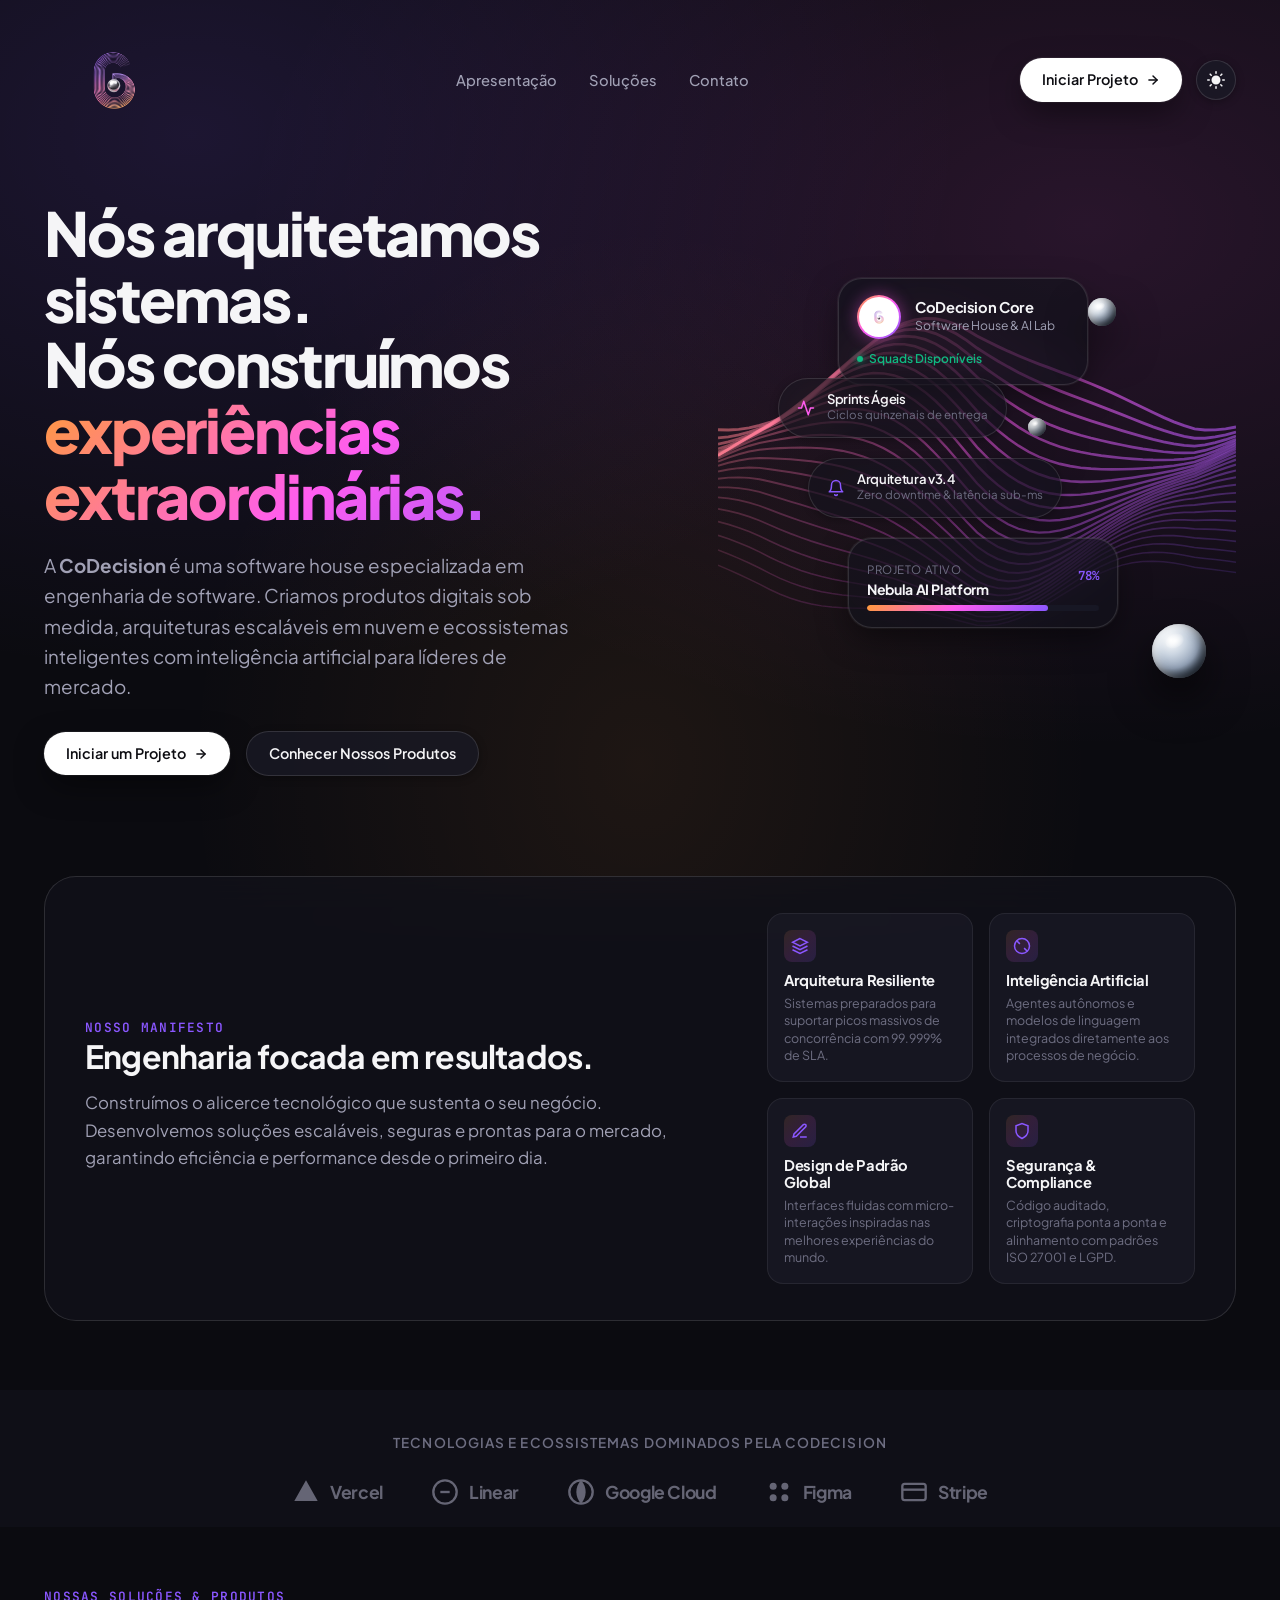
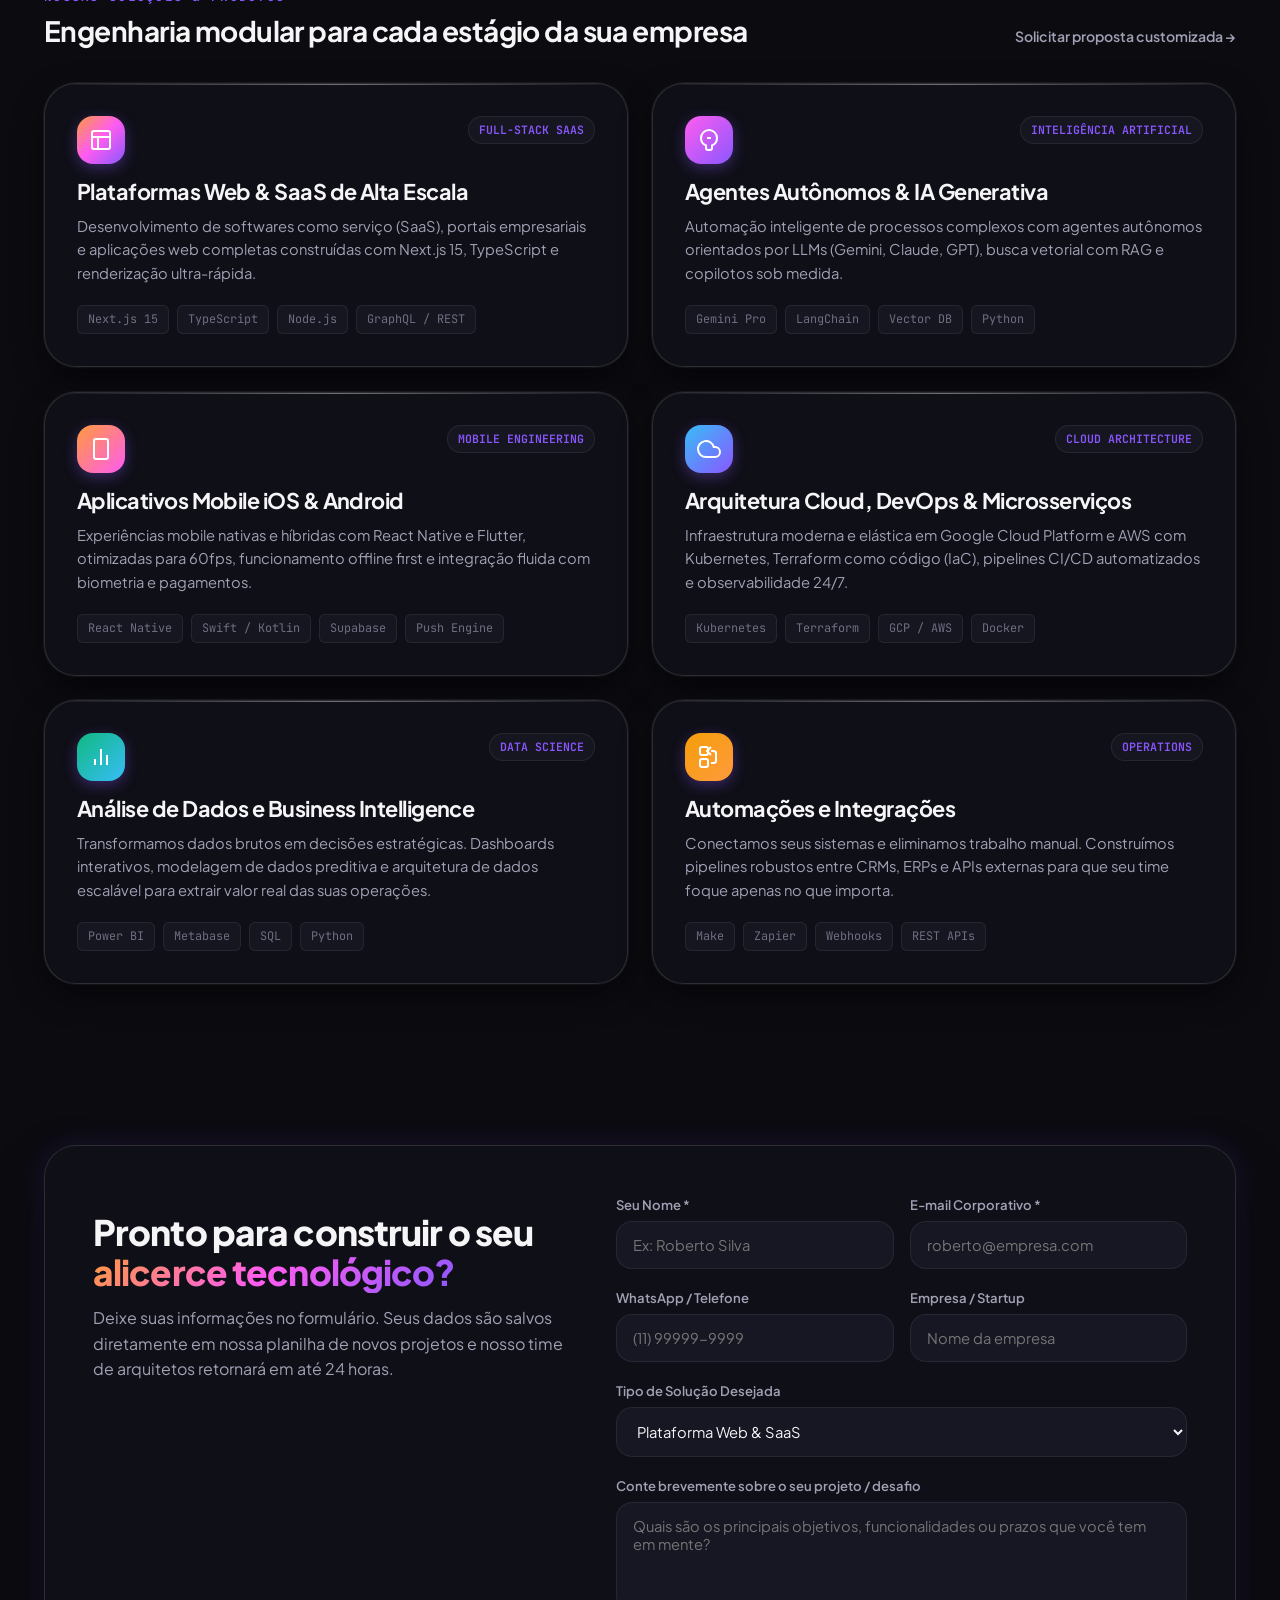
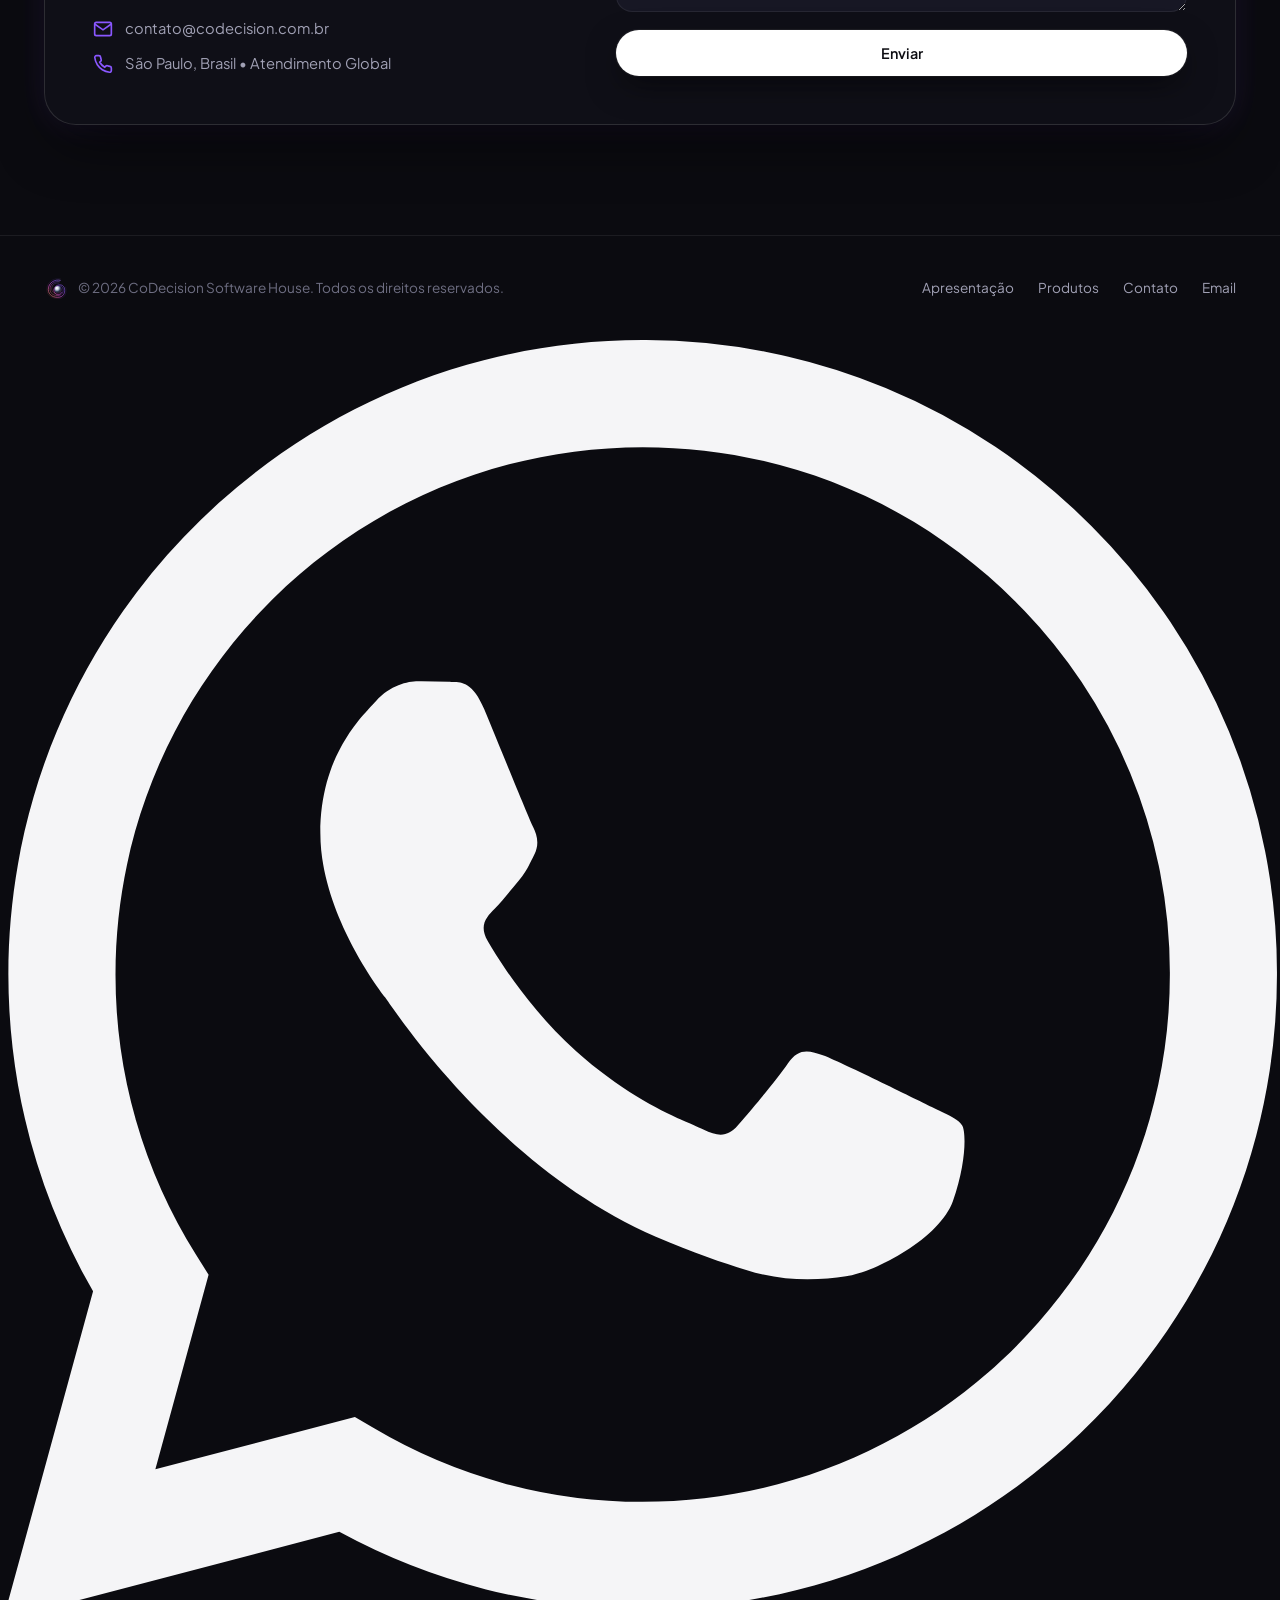
==== commit 4e5813b1: "fix: update whatsapp number to +5511947684606 and update favicon" ====
--- a/index.html
+++ b/index.html
@@ -13,13 +13,14 @@
   <meta property="og:type" content="website">
 
   <!-- Favicon -->
-  <link rel="icon" type="image/svg+xml" href="src/assets/logo/logo-symbol.svg">
+  <link rel="icon" type="image/png" href="src/assets/logo/logo-icon.png">
+  <link rel="apple-touch-icon" href="src/assets/logo/logo-icon.png">
 
   <!-- CSS Styles -->
-  <link rel="stylesheet" href="src/css/variables.css">
-  <link rel="stylesheet" href="src/css/base.css">
-  <link rel="stylesheet" href="src/css/components.css">
-  <link rel="stylesheet" href="src/css/animations.css">
+  <link rel="stylesheet" href="src/css/variables.css?v=1.1">
+  <link rel="stylesheet" href="src/css/base.css?v=1.1">
+  <link rel="stylesheet" href="src/css/components.css?v=1.1">
+  <link rel="stylesheet" href="src/css/animations.css?v=1.1">
 </head>
 <body>
 
@@ -445,10 +446,6 @@
         <!-- Left: Presentation & Contact Info -->
         <div class="contact-info-col">
           <div>
-            <div class="sheets-badge-pill">
-              <svg viewBox="0 0 24 24"><path d="M19 3H5c-1.1 0-2 .9-2 2v14c0 1.1.9 2 2 2h14c1.1 0 2-.9 2-2V5c0-1.1-.9-2-2-2zm-2 10h-4v4h-2v-4H7v-2h4V7h2v4h4v2z"/></svg>
-              <span>Integração Ativa com Google Sheets</span>
-            </div>
 
             <h3 style="margin-top: 18px;">
               Pronto para construir o seu <span class="gradient-text">alicerce tecnológico?</span>
@@ -555,9 +552,15 @@
   </footer>
 
   <!-- Scripts -->
-  <script src="env-config.js"></script>
+  <script src="config.js"></script>
   <script src="src/js/canvas-hero.js"></script>
   <script src="src/js/interactions.js"></script>
   <script src="src/js/google-sheets.js"></script>
+  <!-- WhatsApp Floating Button -->
+  <a href="https://wa.me/5511947684606?text=Olá, vim pelo site da CoDecision e gostaria de falar sobre um projeto!" class="whatsapp-float" target="_blank" rel="noopener noreferrer" aria-label="Fale conosco pelo WhatsApp">
+    <svg viewBox="0 0 24 24" fill="currentColor">
+      <path d="M17.472 14.382c-.297-.149-1.758-.867-2.03-.967-.273-.099-.471-.148-.67.15-.197.297-.767.966-.94 1.164-.173.199-.347.223-.644.075-.297-.15-1.255-.463-2.39-1.475-.883-.788-1.48-1.761-1.653-2.059-.173-.297-.018-.458.13-.606.134-.133.298-.347.446-.52.149-.174.198-.298.298-.497.099-.198.05-.371-.025-.52-.075-.149-.669-1.612-.916-2.207-.242-.579-.487-.5-.669-.51a12.8 12.8 0 0 0-.57-.01c-.198 0-.52.074-.792.372-.272.297-1.04 1.016-1.04 2.479 0 1.462 1.065 2.875 1.213 3.074.149.198 2.096 3.2 5.077 4.487.709.306 1.262.489 1.694.625.712.227 1.36.195 1.871.118.571-.085 1.758-.719 2.006-1.413.248-.694.248-1.289.173-1.413-.074-.124-.272-.198-.57-.347m-5.421 7.403h-.004a9.87 9.87 0 0 1-5.031-1.378l-.361-.214-3.741.982.998-3.648-.235-.374a9.86 9.86 0 0 1-1.51-5.26c.001-5.45 4.436-9.884 9.888-9.884 2.64 0 5.122 1.03 6.988 2.898a9.825 9.825 0 0 1 2.893 6.994c-.003 5.45-4.437 9.884-9.885 9.884m8.413-18.297A11.815 11.815 0 0 0 12.05 0C5.495 0 .16 5.335.157 11.892c0 2.096.547 4.142 1.588 5.945L.057 24l6.305-1.654a11.882 11.882 0 0 0 5.683 1.448h.005c6.554 0 11.89-5.335 11.893-11.893a11.821 11.821 0 0 0-3.48-8.413Z"/>
+    </svg>
+  </a>
 </body>
 </html>
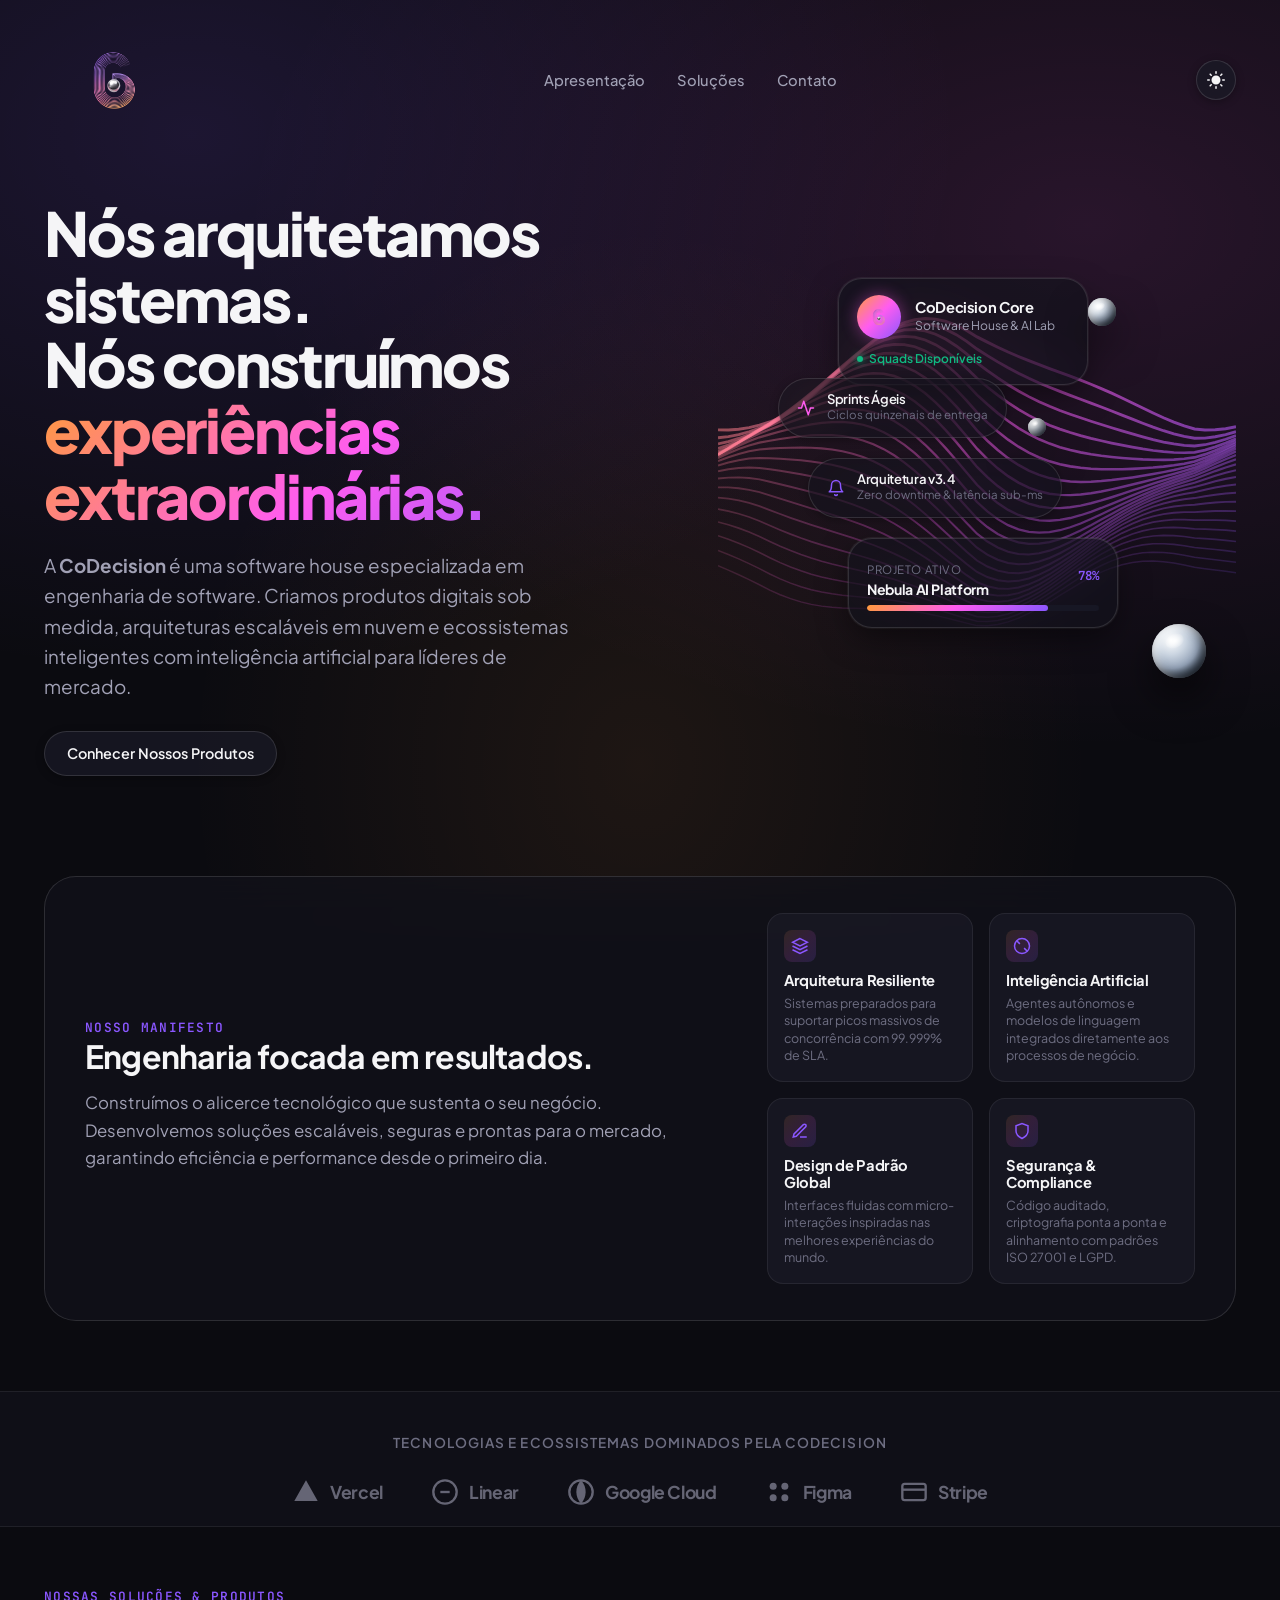
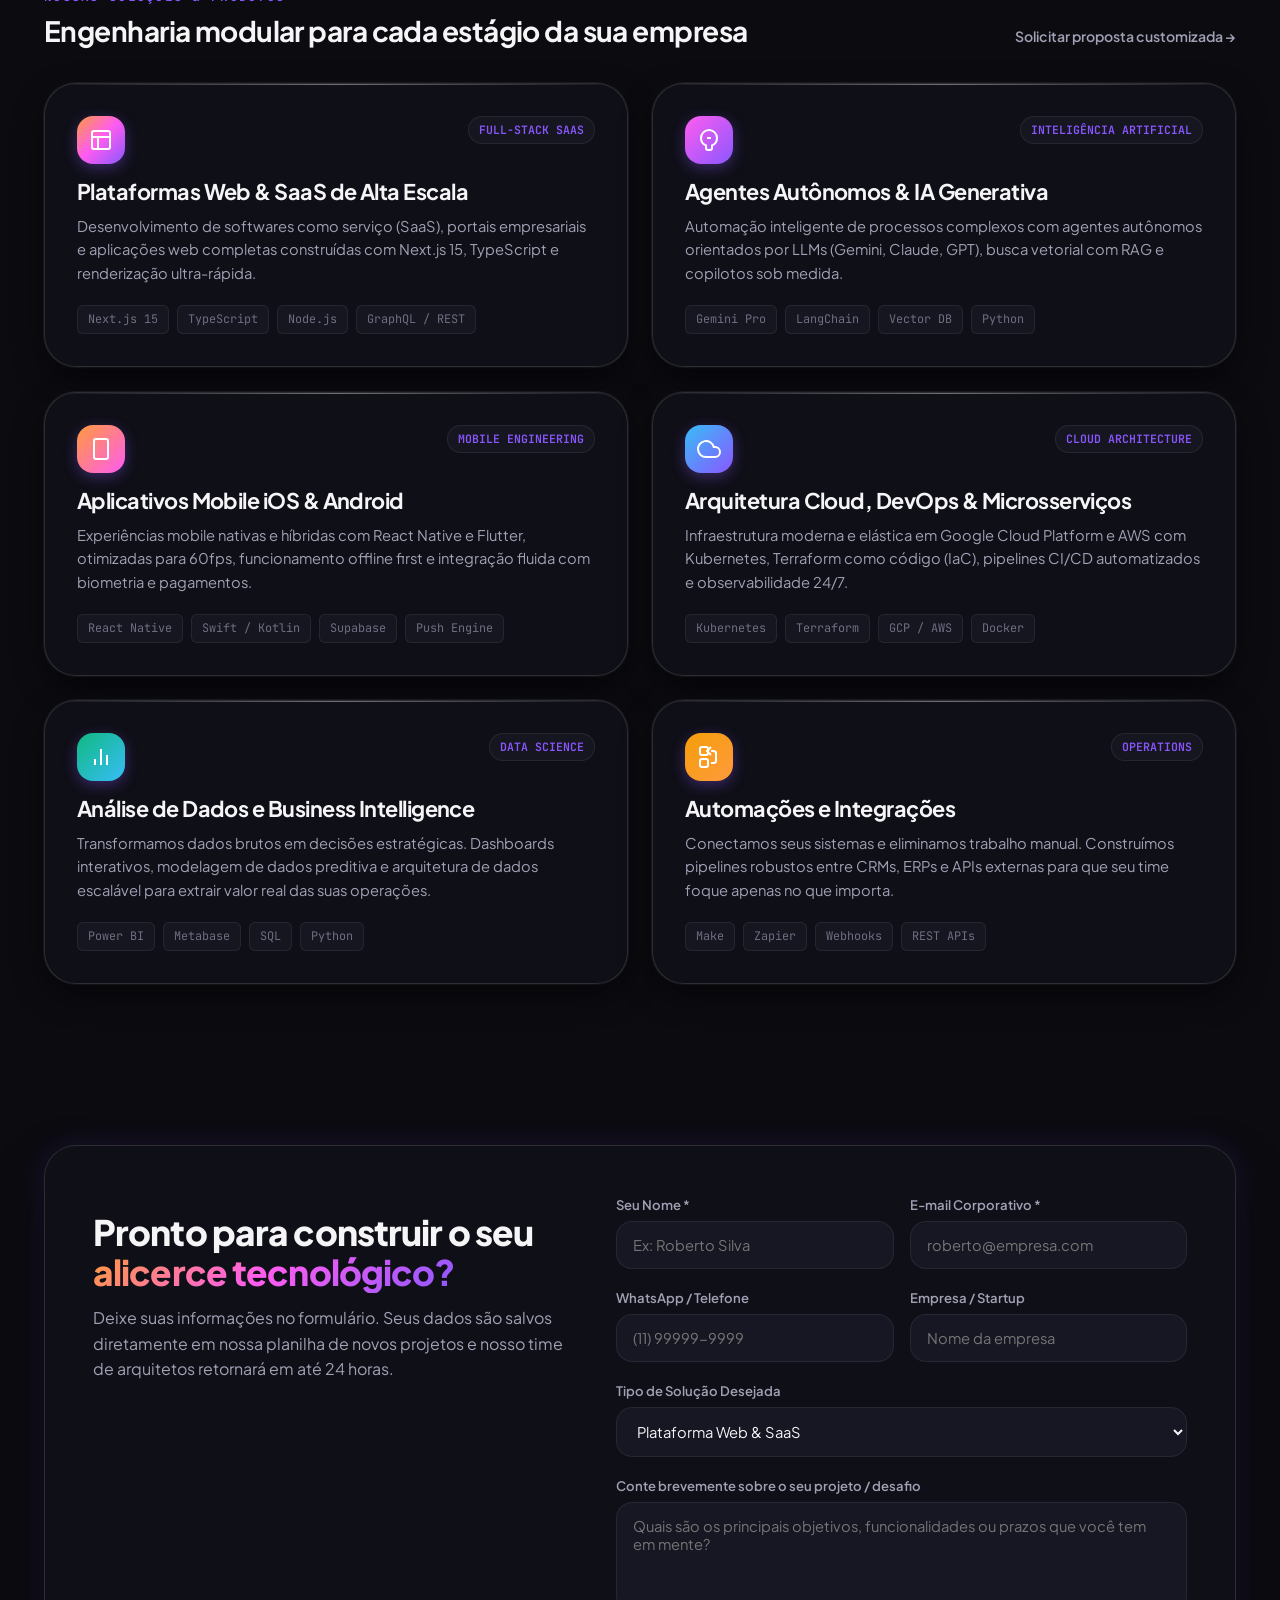
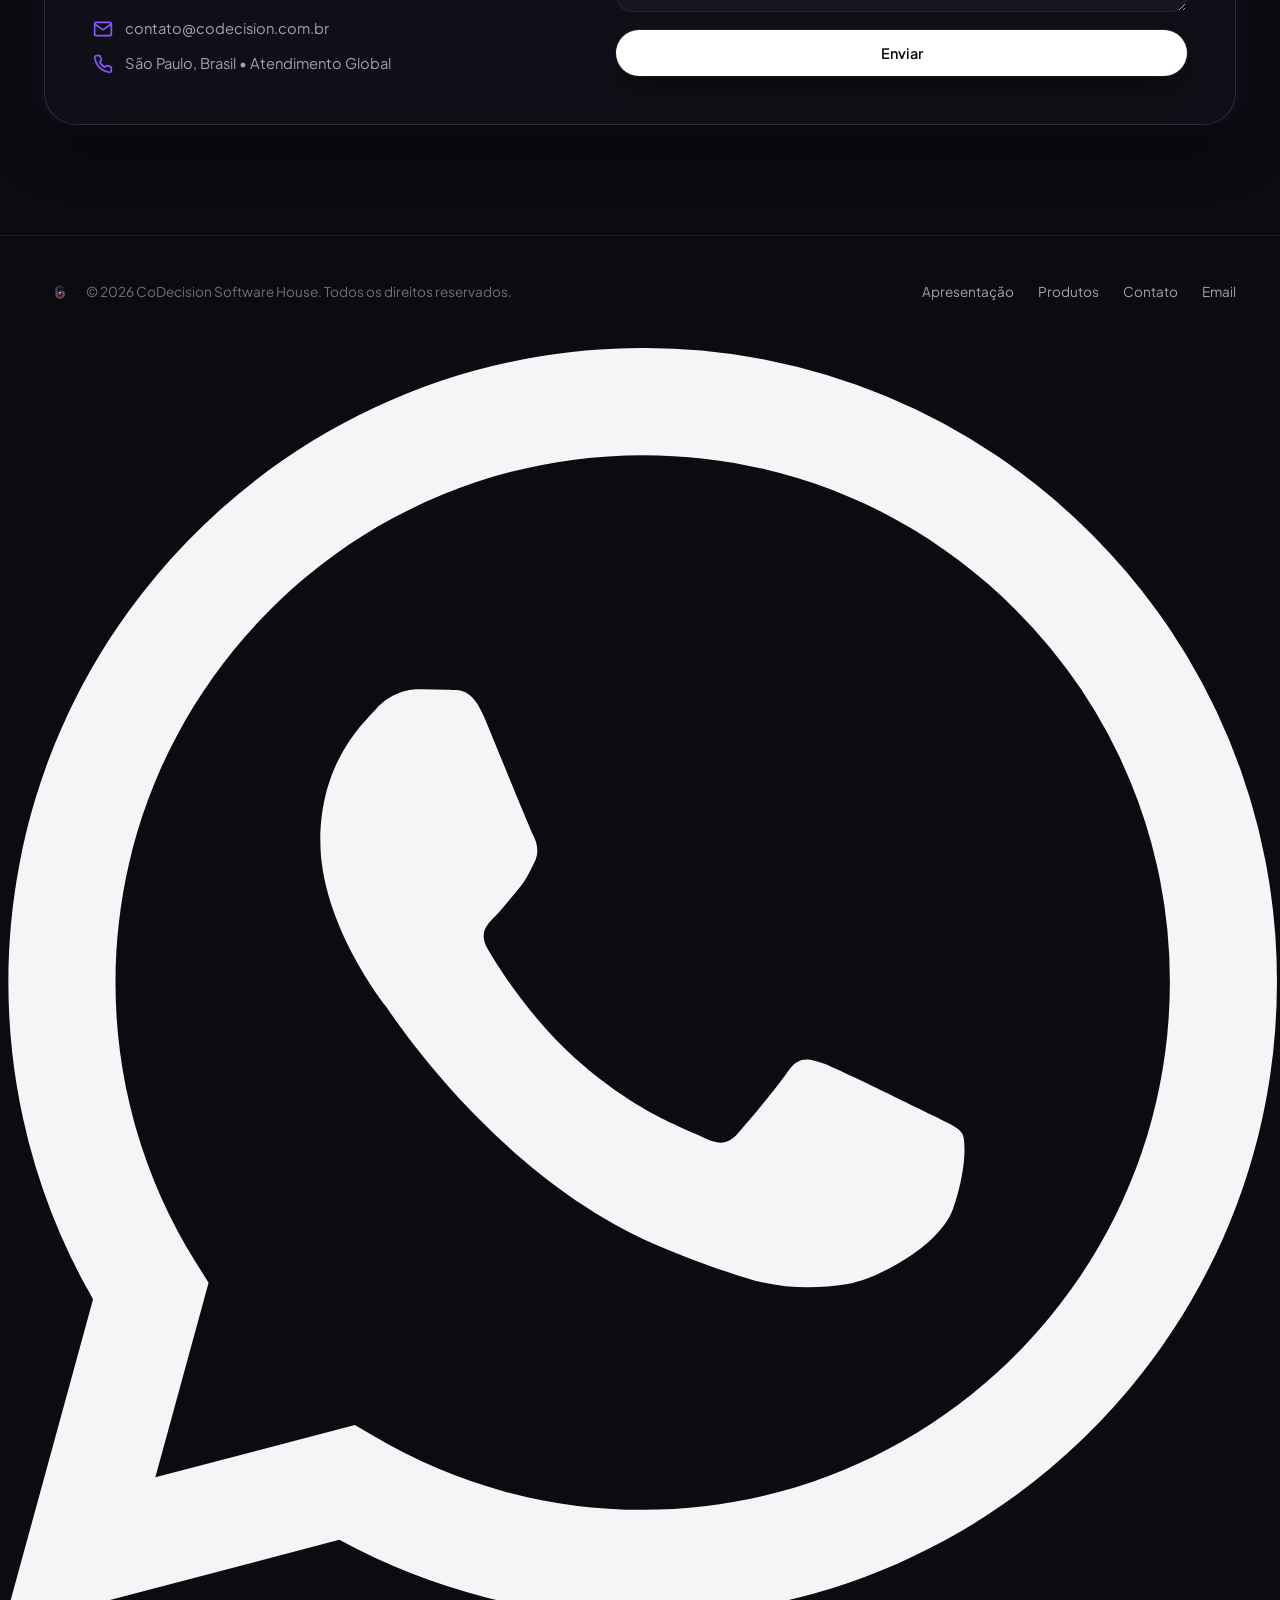
==== commit 580973f6: "feat: use new brand symbol across site icons & remove start project button" ====
--- a/index.html
+++ b/index.html
@@ -13,8 +13,8 @@
   <meta property="og:type" content="website">
 
   <!-- Favicon -->
-  <link rel="icon" type="image/png" href="src/assets/logo/logo-icon.png">
-  <link rel="apple-touch-icon" href="src/assets/logo/logo-icon.png">
+  <link rel="icon" type="image/png" href="src/assets/logo/logo-custom-2.png">
+  <link rel="apple-touch-icon" href="src/assets/logo/logo-custom-2.png">
 
   <!-- CSS Styles -->
   <link rel="stylesheet" href="src/css/variables.css?v=1.1">
@@ -46,13 +46,7 @@
         </ul>
 
         <div class="nav-actions">
-          <a href="#contato" class="btn-primary">
-            <span>Iniciar Projeto</span>
-            <svg width="14" height="14" viewBox="0 0 24 24" fill="none" stroke="currentColor" stroke-width="2.5" stroke-linecap="round" stroke-linejoin="round">
-              <line x1="5" y1="12" x2="19" y2="12"></line>
-              <polyline points="12 5 19 12 12 19"></polyline>
-            </svg>
-          </a>
+          
 
           <button class="theme-toggle-btn" id="themeToggleBtn" aria-label="Alternar Tema Claro/Escuro">
             <span id="themeIcon">
@@ -103,13 +97,7 @@
           </p>
 
           <div class="hero-actions">
-            <a href="#contato" class="btn-primary">
-              <span>Iniciar um Projeto</span>
-              <svg width="14" height="14" viewBox="0 0 24 24" fill="none" stroke="currentColor" stroke-width="2.5" stroke-linecap="round" stroke-linejoin="round">
-                <line x1="5" y1="12" x2="19" y2="12"></line>
-                <polyline points="12 5 19 12 12 19"></polyline>
-              </svg>
-            </a>
+            
 
             <a href="#produtos" class="btn-secondary">
               <span>Conhecer Nossos Produtos</span>
@@ -129,7 +117,7 @@
             <div class="glass-profile-card">
               <div class="profile-card-header">
                 <div class="profile-avatar">
-                  <img src="src/assets/logo/logo-custom-2.png" alt="CoDecision Logo" style="object-fit: contain; background: white; padding: 4px;">
+                  <img src="src/assets/logo/logo-custom-2.png" alt="CoDecision Logo" style="object-fit: contain; background: transparent; padding: 0;">
                 </div>
                 <div class="profile-info">
                   <h4>CoDecision Core</h4>
@@ -537,7 +525,7 @@
     <div class="container">
       <div class="footer-inner">
         <div style="display: flex; align-items: center; gap: 10px;">
-          <img src="src/assets/logo/logo-symbol.svg" alt="CoDecision" style="width: 24px; height: 24px;">
+          <img src="src/assets/logo/logo-custom-2.png" alt="CoDecision" style="height: 32px; width: auto; object-fit: contain;">
           <p>© 2026 CoDecision Software House. Todos os direitos reservados.</p>
         </div>
         
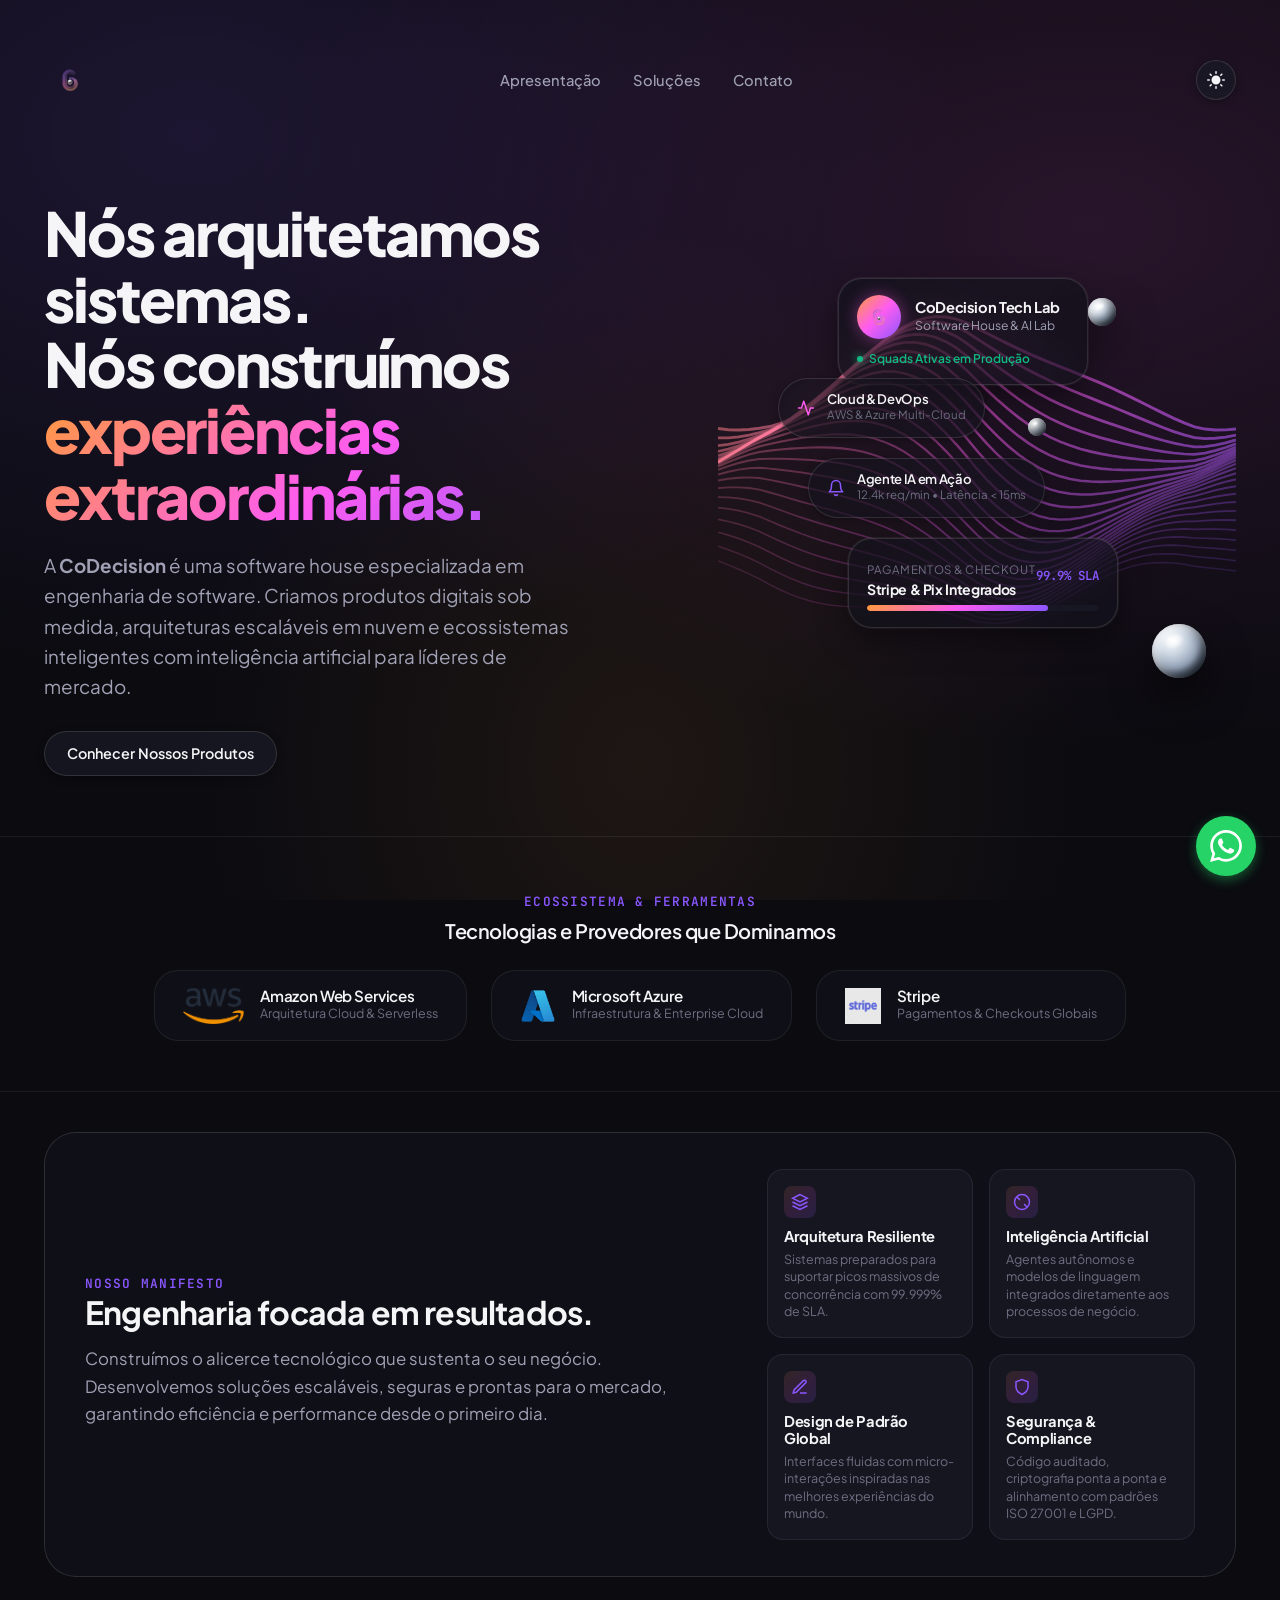
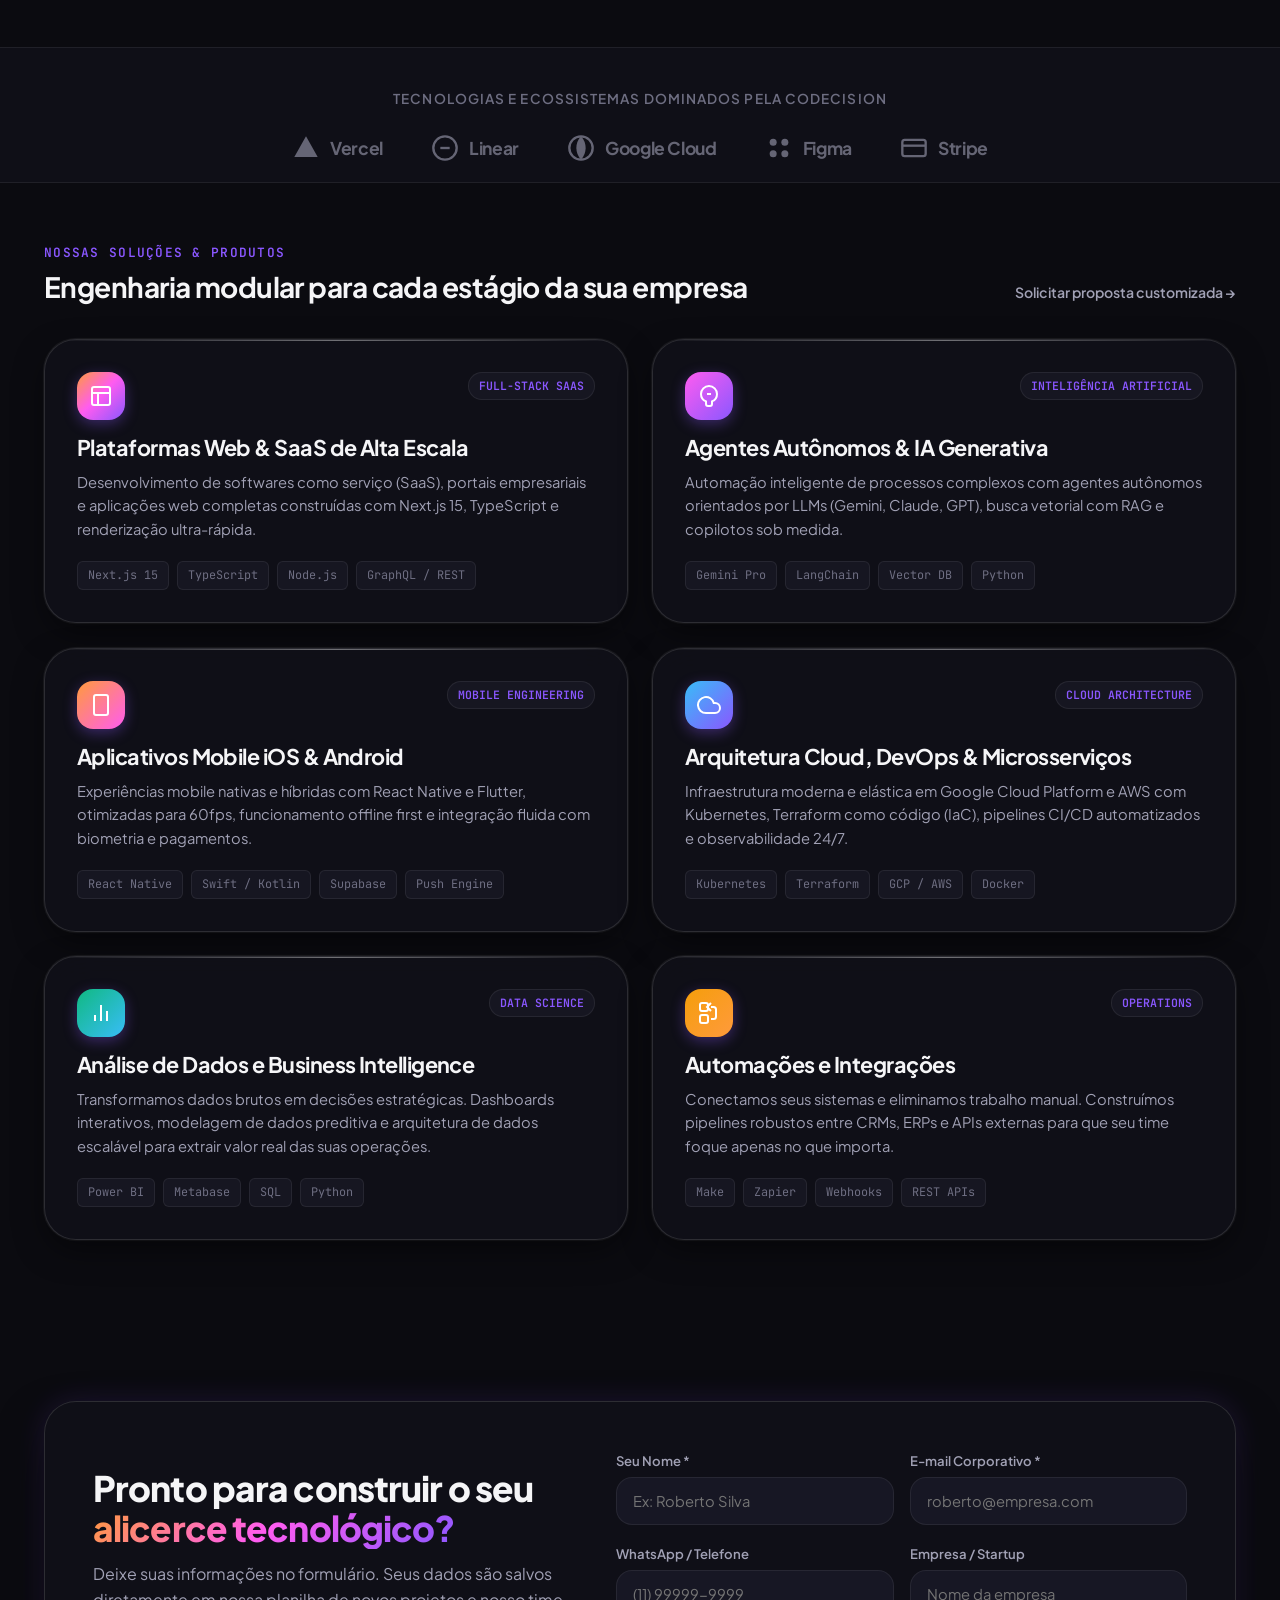
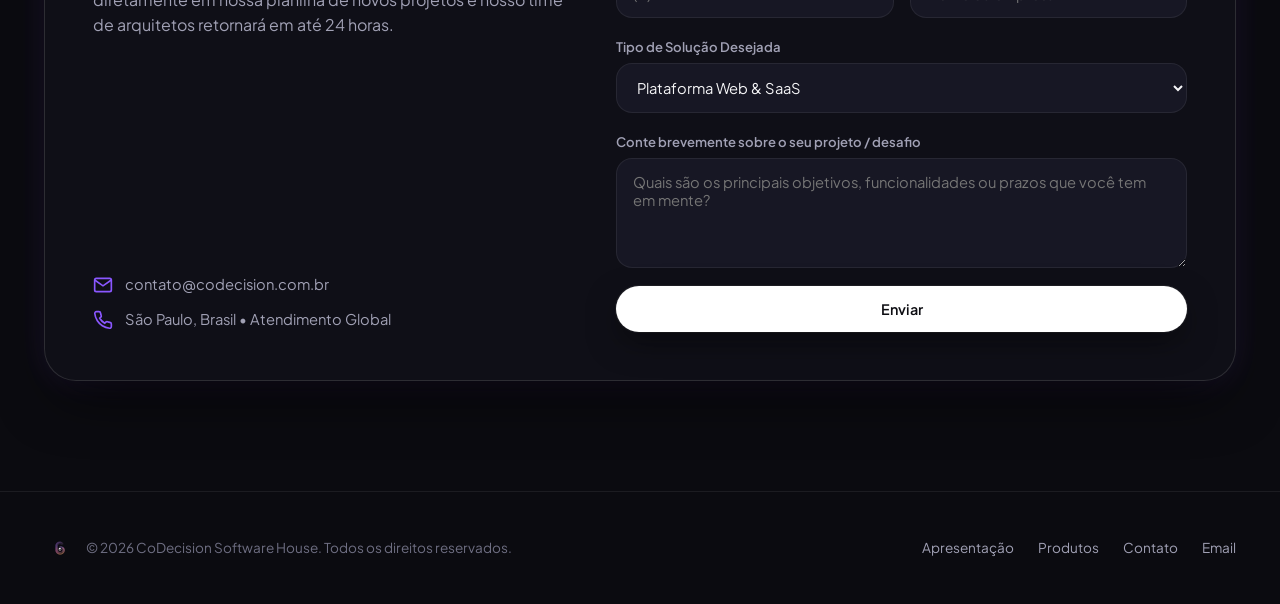
==== commit 9f4df1ad: "feat: add tech stack section with AWS, Azure, Stripe & update hero cards" ====
--- a/index.html
+++ b/index.html
@@ -120,13 +120,13 @@
                   <img src="src/assets/logo/logo-custom-2.png" alt="CoDecision Logo" style="object-fit: contain; background: transparent; padding: 0;">
                 </div>
                 <div class="profile-info">
-                  <h4>CoDecision Core</h4>
+                  <h4>CoDecision Tech Lab</h4>
                   <p>Software House & AI Lab</p>
                 </div>
               </div>
               <div class="profile-status">
                 <span class="status-dot"></span>
-                <span>Squads Disponíveis</span>
+                <span>Squads Ativas em Produção</span>
               </div>
             </div>
 
@@ -138,8 +138,8 @@
                 </svg>
               </div>
               <div class="focus-text">
-                <h5>Sprints Ágeis</h5>
-                <p>Ciclos quinzenais de entrega</p>
+                <h5>Cloud & DevOps</h5>
+                <p>AWS & Azure Multi-Cloud</p>
               </div>
             </div>
 
@@ -152,8 +152,8 @@
                 </svg>
               </div>
               <div class="notif-text">
-                <h5>Arquitetura v3.4</h5>
-                <p>Zero downtime & latência sub-ms</p>
+                <h5>Agente IA em Ação</h5>
+                <p>12.4k req/min • Latência < 15ms</p>
               </div>
             </div>
 
@@ -161,10 +161,10 @@
             <div class="glass-progress-card">
               <div class="progress-header">
                 <div>
-                  <span class="progress-label">Projeto Ativo</span>
-                  <h5 class="progress-title">Nebula AI Platform</h5>
+                  <span class="progress-label">Pagamentos & Checkout</span>
+                  <h5 class="progress-title">Stripe & Pix Integrados</h5>
                 </div>
-                <span class="progress-percent">78%</span>
+                <span class="progress-percent">99.9% SLA</span>
               </div>
               <div class="progress-bar-bg">
                 <div class="progress-bar-fill" style="width: 78%;"></div>
@@ -185,6 +185,45 @@
           </div>
         </div>
 
+      </div>
+    </div>
+  </section>
+
+  <!-- Tech Stack & Partners Section -->
+  <section class="tech-stack-section">
+    <div class="container">
+      <div class="tech-stack-header reveal-on-scroll">
+        <span class="section-label">ECOSSISTEMA & FERRAMENTAS</span>
+        <h4>Tecnologias e Provedores que Dominamos</h4>
+      </div>
+
+      <div class="tech-stack-grid reveal-on-scroll">
+        <!-- AWS -->
+        <div class="tech-card">
+          <img src="src/assets/tech/aws.png" alt="Amazon Web Services (AWS)">
+          <div class="tech-card-info">
+            <h5>Amazon Web Services</h5>
+            <p>Arquitetura Cloud & Serverless</p>
+          </div>
+        </div>
+
+        <!-- Azure -->
+        <div class="tech-card">
+          <img src="src/assets/tech/azure.png" alt="Microsoft Azure">
+          <div class="tech-card-info">
+            <h5>Microsoft Azure</h5>
+            <p>Infraestrutura & Enterprise Cloud</p>
+          </div>
+        </div>
+
+        <!-- Stripe -->
+        <div class="tech-card">
+          <img src="src/assets/tech/stripe.png" alt="Stripe">
+          <div class="tech-card-info">
+            <h5>Stripe</h5>
+            <p>Pagamentos & Checkouts Globais</p>
+          </div>
+        </div>
       </div>
     </div>
   </section>
--- a/src/css/components.css
+++ b/src/css/components.css
@@ -10,10 +10,11 @@
   z-index: 1000;
   display: flex;
   align-items: center;
-  transition: background-color var(--transition-normal), backdrop-filter var(--transition-normal), box-shadow var(--transition-normal);
+  transition: height var(--transition-normal), background-color var(--transition-normal), backdrop-filter var(--transition-normal), box-shadow var(--transition-normal);
 }
 
 .site-header.scrolled {
+  height: 60px;
   background: var(--surface-card);
   backdrop-filter: var(--glass-blur);
   -webkit-backdrop-filter: var(--glass-blur);
@@ -21,6 +22,10 @@
   box-shadow: var(--shadow-sm);
 }
 
+.site-header.scrolled .nav-brand-logo {
+  height: 40px;
+}
+
 .navbar {
   display: flex;
   align-items: center;
@@ -36,7 +41,7 @@
 }
 
 .nav-brand-logo {
-  height: 140px;
+  height: 52px;
   width: auto;
   transition: transform var(--transition-fast), height var(--transition-fast);
 }
@@ -1277,3 +1282,119 @@
     transform: translateY(0) scale(1);
   }
 }
+
+/* 5. WhatsApp Floating Button */
+.whatsapp-float {
+  position: fixed;
+  bottom: 24px;
+  right: 24px;
+  width: 60px;
+  height: 60px;
+  background-color: #25D366;
+  color: white;
+  border-radius: 50%;
+  display: flex;
+  align-items: center;
+  justify-content: center;
+  box-shadow: 0 4px 12px rgba(37, 211, 102, 0.4);
+  z-index: 1000;
+  transition: transform 0.3s cubic-bezier(0.16, 1, 0.3, 1), box-shadow 0.3s ease, filter 0.3s ease;
+}
+
+.whatsapp-float svg {
+  width: 32px;
+  height: 32px;
+}
+
+.whatsapp-float:hover {
+  transform: translateY(-4px) scale(1.05);
+  box-shadow: 0 8px 16px rgba(37, 211, 102, 0.5);
+  color: white;
+  filter: brightness(1.1);
+}
+
+@media (max-width: 860px) {
+  .whatsapp-float {
+    bottom: 80px; /* Acima do botão mobile CTA fixo */
+    right: 16px;
+    width: 52px;
+    height: 52px;
+  }
+  .whatsapp-float svg {
+    width: 28px;
+    height: 28px;
+  }
+}
+
+
+/* 6. Tech Stack & Integration Partners Section */
+.tech-stack-section {
+  padding: 50px 0;
+  background: var(--bg-surface-subtle);
+  border-top: 1px solid var(--border-subtle);
+  border-bottom: 1px solid var(--border-subtle);
+  position: relative;
+}
+
+.tech-stack-header {
+  text-align: center;
+  margin-bottom: 28px;
+}
+
+.tech-stack-header h4 {
+  font-size: 1.25rem;
+  font-weight: 600;
+  color: var(--text-main);
+  margin-top: 6px;
+}
+
+.tech-stack-grid {
+  display: flex;
+  align-items: center;
+  justify-content: center;
+  gap: 24px;
+  flex-wrap: wrap;
+}
+
+.tech-card {
+  background: var(--surface-card);
+  border: 1px solid var(--border-subtle);
+  backdrop-filter: var(--glass-blur);
+  -webkit-backdrop-filter: var(--glass-blur);
+  border-radius: var(--radius-lg);
+  padding: 16px 28px;
+  display: flex;
+  align-items: center;
+  gap: 16px;
+  transition: transform var(--transition-fast), border-color var(--transition-fast), box-shadow var(--transition-fast);
+}
+
+.tech-card:hover {
+  transform: translateY(-4px);
+  border-color: var(--primary-purple);
+  box-shadow: var(--shadow-purple-glow);
+}
+
+.tech-card img {
+  height: 36px;
+  width: auto;
+  object-fit: contain;
+  filter: brightness(0.95);
+  transition: filter var(--transition-fast), transform var(--transition-fast);
+}
+
+.tech-card:hover img {
+  filter: brightness(1.1);
+  transform: scale(1.05);
+}
+
+.tech-card-info h5 {
+  font-size: 0.95rem;
+  font-weight: 600;
+  color: var(--text-main);
+}
+
+.tech-card-info p {
+  font-size: 0.78rem;
+  color: var(--text-muted);
+}
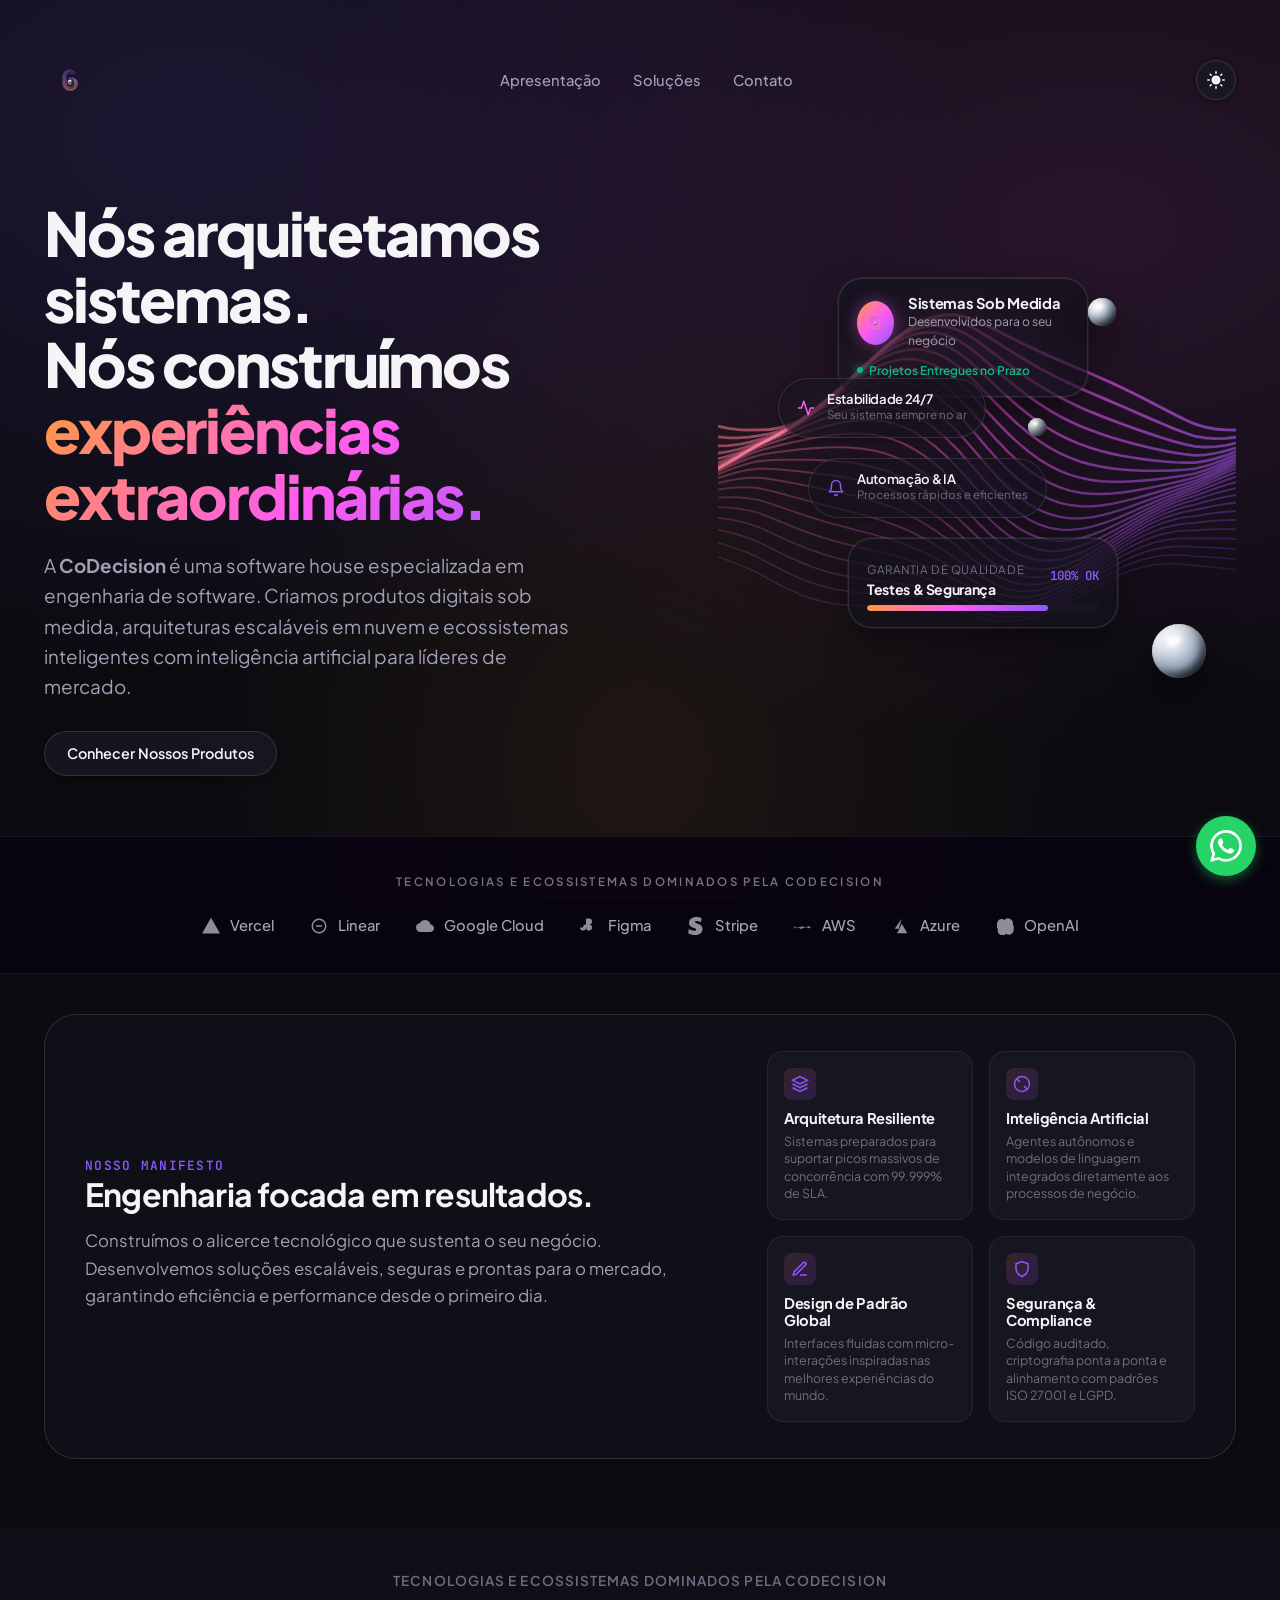
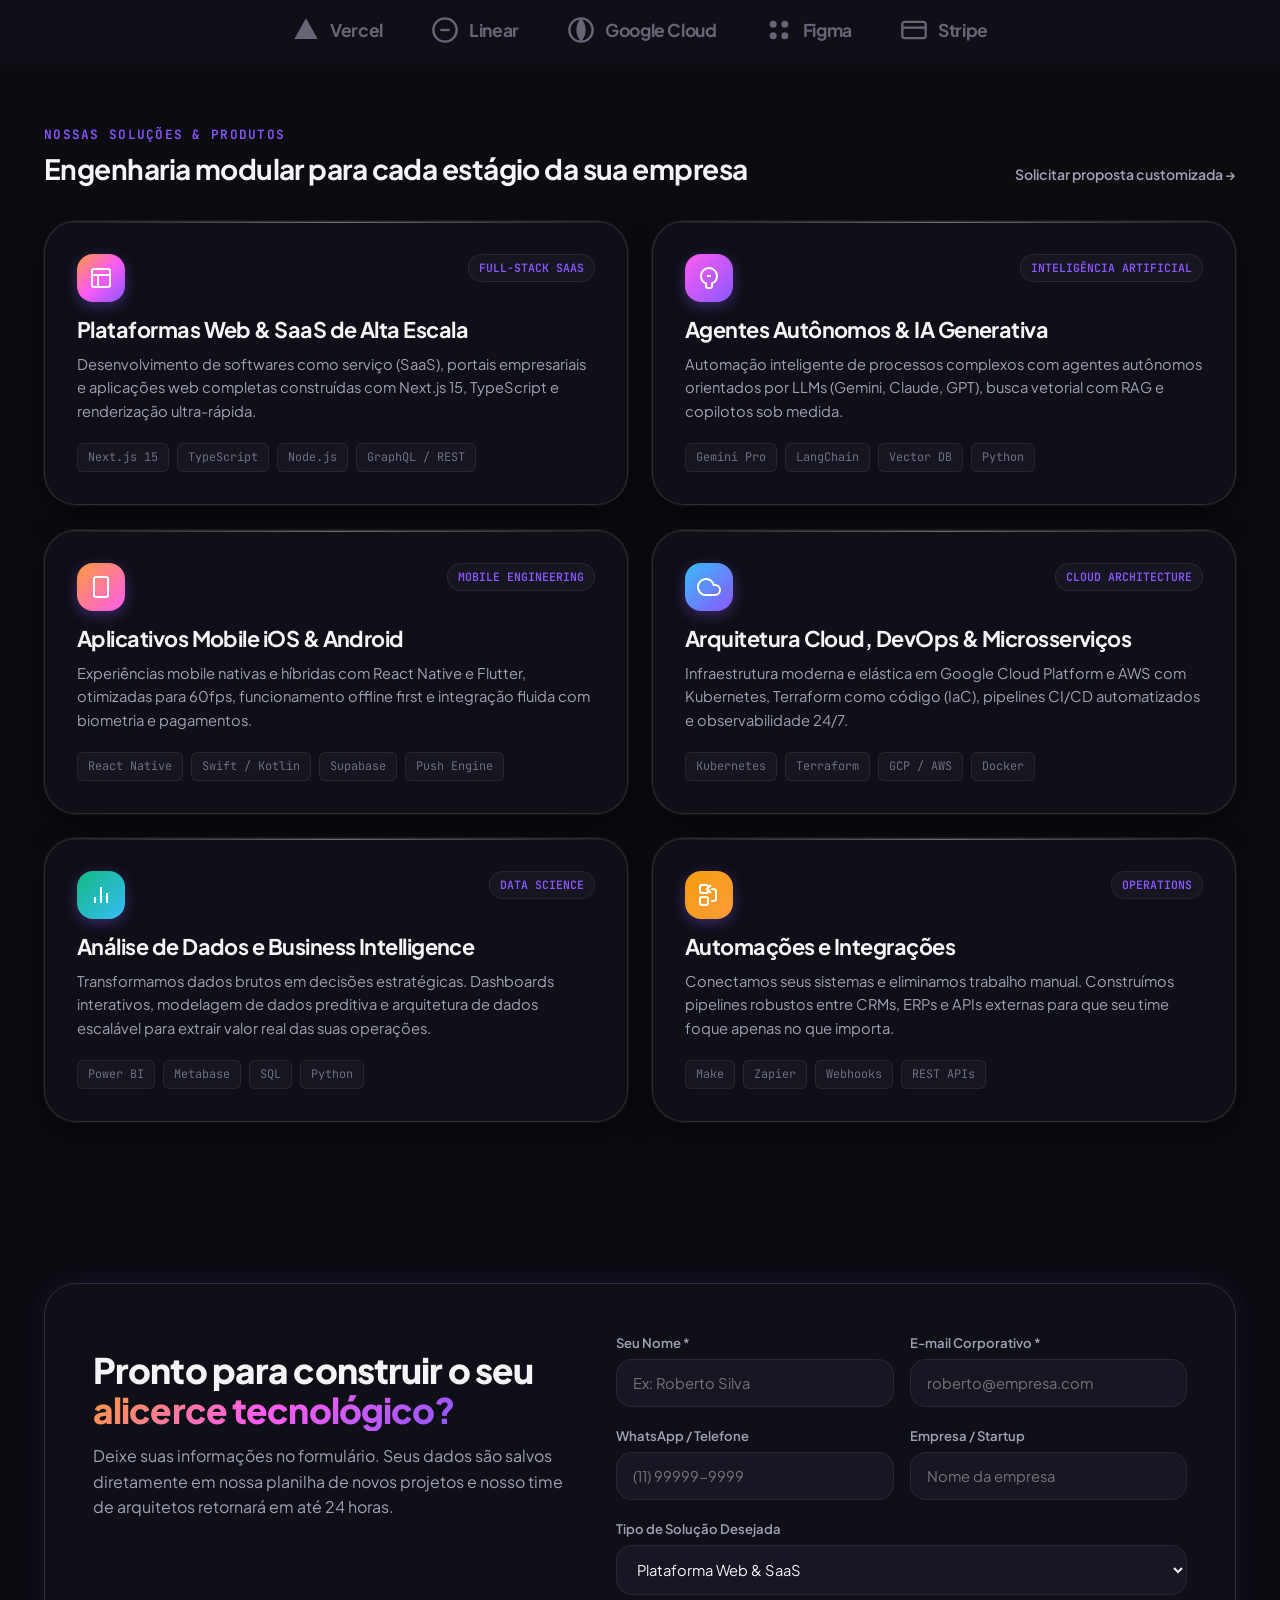
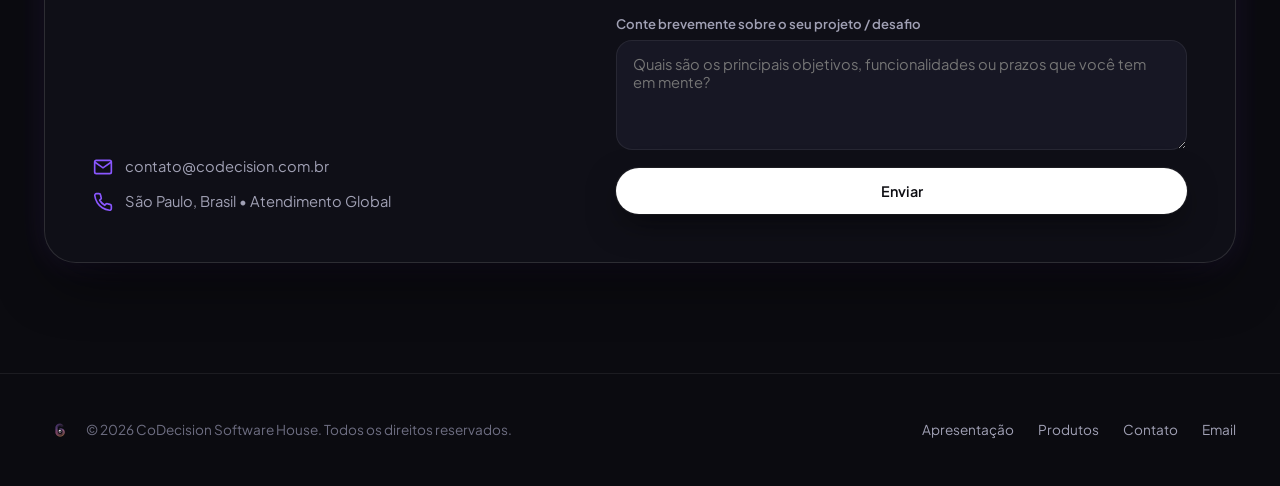
==== commit 7e9d6801: "feat: redesign tech stack bar to match reference print & simplify hero cards for non-tech clarity" ====
--- a/index.html
+++ b/index.html
@@ -120,13 +120,13 @@
                   <img src="src/assets/logo/logo-custom-2.png" alt="CoDecision Logo" style="object-fit: contain; background: transparent; padding: 0;">
                 </div>
                 <div class="profile-info">
-                  <h4>CoDecision Tech Lab</h4>
-                  <p>Software House & AI Lab</p>
+                  <h4>Sistemas Sob Medida</h4>
+                  <p>Desenvolvidos para o seu negócio</p>
                 </div>
               </div>
               <div class="profile-status">
                 <span class="status-dot"></span>
-                <span>Squads Ativas em Produção</span>
+                <span>Projetos Entregues no Prazo</span>
               </div>
             </div>
 
@@ -138,8 +138,8 @@
                 </svg>
               </div>
               <div class="focus-text">
-                <h5>Cloud & DevOps</h5>
-                <p>AWS & Azure Multi-Cloud</p>
+                <h5>Estabilidade 24/7</h5>
+                <p>Seu sistema sempre no ar</p>
               </div>
             </div>
 
@@ -152,8 +152,8 @@
                 </svg>
               </div>
               <div class="notif-text">
-                <h5>Agente IA em Ação</h5>
-                <p>12.4k req/min • Latência < 15ms</p>
+                <h5>Automação & IA</h5>
+                <p>Processos rápidos e eficientes</p>
               </div>
             </div>
 
@@ -161,10 +161,10 @@
             <div class="glass-progress-card">
               <div class="progress-header">
                 <div>
-                  <span class="progress-label">Pagamentos & Checkout</span>
-                  <h5 class="progress-title">Stripe & Pix Integrados</h5>
+                  <span class="progress-label">Garantia de Qualidade</span>
+                  <h5 class="progress-title">Testes & Segurança</h5>
                 </div>
-                <span class="progress-percent">99.9% SLA</span>
+                <span class="progress-percent">100% OK</span>
               </div>
               <div class="progress-bar-bg">
                 <div class="progress-bar-fill" style="width: 78%;"></div>
@@ -189,40 +189,50 @@
     </div>
   </section>
 
-  <!-- Tech Stack & Partners Section -->
+    <!-- Tech Stack & Ecosystem Bar (Print Reference Style) -->
   <section class="tech-stack-section">
     <div class="container">
-      <div class="tech-stack-header reveal-on-scroll">
-        <span class="section-label">ECOSSISTEMA & FERRAMENTAS</span>
-        <h4>Tecnologias e Provedores que Dominamos</h4>
-      </div>
-
-      <div class="tech-stack-grid reveal-on-scroll">
-        <!-- AWS -->
-        <div class="tech-card">
-          <img src="src/assets/tech/aws.png" alt="Amazon Web Services (AWS)">
-          <div class="tech-card-info">
-            <h5>Amazon Web Services</h5>
-            <p>Arquitetura Cloud & Serverless</p>
-          </div>
-        </div>
-
-        <!-- Azure -->
-        <div class="tech-card">
-          <img src="src/assets/tech/azure.png" alt="Microsoft Azure">
-          <div class="tech-card-info">
-            <h5>Microsoft Azure</h5>
-            <p>Infraestrutura & Enterprise Cloud</p>
-          </div>
-        </div>
-
-        <!-- Stripe -->
-        <div class="tech-card">
-          <img src="src/assets/tech/stripe.png" alt="Stripe">
-          <div class="tech-card-info">
-            <h5>Stripe</h5>
-            <p>Pagamentos & Checkouts Globais</p>
-          </div>
+      <p class="tech-stack-title">TECNOLOGIAS E ECOSSISTEMAS DOMINADOS PELA CODECISION</p>
+      
+      <div class="tech-stack-row reveal-on-scroll">
+        <div class="tech-item">
+          <svg viewBox="0 0 24 24" fill="currentColor"><path d="M12 1L24 22H0L12 1Z"/></svg>
+          <span>Vercel</span>
+        </div>
+
+        <div class="tech-item">
+          <svg viewBox="0 0 24 24" fill="currentColor"><circle cx="12" cy="12" r="9" stroke="currentColor" stroke-width="2" fill="none"/><line x1="8" y1="12" x2="16" y2="12" stroke="currentColor" stroke-width="2"/></svg>
+          <span>Linear</span>
+        </div>
+
+        <div class="tech-item">
+          <svg viewBox="0 0 24 24" fill="currentColor"><path d="M19.35 10.04C18.67 6.59 15.64 4 12 4 9.11 4 6.6 5.64 5.35 8.04 2.34 8.36 0 10.91 0 14c0 3.31 2.69 6 6 6h13c2.76 0 5-2.24 5-5 0-2.64-2.05-4.78-4.65-4.96z"/></svg>
+          <span>Google Cloud</span>
+        </div>
+
+        <div class="tech-item">
+          <svg viewBox="0 0 24 24" fill="currentColor"><path d="M8 2h4a4 4 0 0 1 4 4 4 4 0 0 1-4 4H8V2zm0 8h4a4 4 0 0 1 4 4 4 4 0 0 1-4 4 4 4 0 0 1-4-4v-4zm-4 4a4 4 0 0 1 4-4v4a4 4 0 0 1-4 4 4 4 0 0 1-4-4z"/></svg>
+          <span>Figma</span>
+        </div>
+
+        <div class="tech-item">
+          <svg viewBox="0 0 24 24" fill="currentColor"><path d="M13.976 9.15c-2.172-.806-3.356-1.426-3.356-2.409 0-.831.683-1.305 1.901-1.305 2.227 0 4.515.858 6.09 1.631l.89-5.494C18.252.957 15.616 0 12.637 0 6.64 0 2.637 3.12 2.637 8.082c0 6.94 9.576 5.808 9.576 8.81 0 .977-.858 1.487-2.198 1.487-2.67 0-5.748-1.282-7.552-2.316l-.947 5.666C3.356 22.846 6.577 24 10.024 24c6.305 0 10.608-2.923 10.608-8.106 0-7.398-9.656-6.09-9.656-8.744z"/></svg>
+          <span>Stripe</span>
+        </div>
+
+        <div class="tech-item">
+          <svg viewBox="0 0 24 24" fill="currentColor"><path d="M18.75 12.75c-1.31 0-2.4.88-2.73 2.07-.63-.22-1.34-.34-2.07-.34-1.8 0-3.37.74-4.5 1.93-1.13-1.19-2.7-1.93-4.5-1.93-.73 0-1.44.12-2.07.34C2.55 13.63 1.46 12.75.15 12.75 0 13.5.75 15 2 15c1.25 0 2.25-.75 2.75-1.75.5.25 1.25.5 2.25.5 1.75 0 3.25-1 4-2.25.75 1.25 2.25 2.25 4 2.25 1 0 1.75-.25 2.25-.5.5 1 1.5 1.75 2.75 1.75 1.25 0 2-.75 2-2.25h-3.25z"/></svg>
+          <span>AWS</span>
+        </div>
+
+        <div class="tech-item">
+          <svg viewBox="0 0 24 24" fill="currentColor"><path d="M13.05 2.4L3.6 15.6h5.4L13.05 2.4zM9.45 16.8L6.75 21.6h13.65l-7.35-12.75-3.6 7.95z"/></svg>
+          <span>Azure</span>
+        </div>
+
+        <div class="tech-item">
+          <svg viewBox="0 0 24 24" fill="currentColor"><path d="M22.28 9.87a5.985 5.985 0 0 0-.52-4.88 6.012 6.012 0 0 0-4.66-3.08 6.015 6.015 0 0 0-5.88 2.09A5.986 5.986 0 0 0 6.6 2.67 6.012 6.012 0 0 0 2.18 6.05a5.985 5.985 0 0 0-.8 4.85 6.014 6.014 0 0 0 1.22 5.4 5.986 5.986 0 0 0 .52 4.88 6.012 6.012 0 0 0 4.66 3.08 6.015 6.015 0 0 0 5.88-2.09 5.986 5.986 0 0 0 4.62 1.33 6.012 6.012 0 0 0 4.42-3.38 5.985 5.985 0 0 0 .8-4.85 6.014 6.014 0 0 0-1.22-5.4z"/></svg>
+          <span>OpenAI</span>
         </div>
       </div>
     </div>
--- a/src/css/components.css
+++ b/src/css/components.css
@@ -1327,74 +1327,68 @@
 }
 
 
-/* 6. Tech Stack & Integration Partners Section */
+
+
+/* 6. Minimalist Tech Stack Bar (Reference Style) */
 .tech-stack-section {
-  padding: 50px 0;
-  background: var(--bg-surface-subtle);
-  border-top: 1px solid var(--border-subtle);
-  border-bottom: 1px solid var(--border-subtle);
-  position: relative;
-}
-
-.tech-stack-header {
+  padding: 36px 0;
+  background: rgba(8, 3, 16, 0.85);
+  border-top: 1px solid rgba(255, 255, 255, 0.07);
+  border-bottom: 1px solid rgba(255, 255, 255, 0.07);
   text-align: center;
-  margin-bottom: 28px;
-}
-
-.tech-stack-header h4 {
-  font-size: 1.25rem;
+}
+
+.tech-stack-title {
+  font-size: 0.72rem;
   font-weight: 600;
-  color: var(--text-main);
-  margin-top: 6px;
-}
-
-.tech-stack-grid {
+  letter-spacing: 0.2em;
+  text-transform: uppercase;
+  color: rgba(255, 255, 255, 0.45);
+  margin-bottom: 22px;
+}
+
+.tech-stack-row {
   display: flex;
   align-items: center;
   justify-content: center;
-  gap: 24px;
+  gap: 36px;
   flex-wrap: wrap;
 }
 
-.tech-card {
-  background: var(--surface-card);
-  border: 1px solid var(--border-subtle);
-  backdrop-filter: var(--glass-blur);
-  -webkit-backdrop-filter: var(--glass-blur);
-  border-radius: var(--radius-lg);
-  padding: 16px 28px;
-  display: flex;
-  align-items: center;
-  gap: 16px;
-  transition: transform var(--transition-fast), border-color var(--transition-fast), box-shadow var(--transition-fast);
-}
-
-.tech-card:hover {
-  transform: translateY(-4px);
-  border-color: var(--primary-purple);
-  box-shadow: var(--shadow-purple-glow);
-}
-
-.tech-card img {
-  height: 36px;
-  width: auto;
-  object-fit: contain;
-  filter: brightness(0.95);
-  transition: filter var(--transition-fast), transform var(--transition-fast);
-}
-
-.tech-card:hover img {
-  filter: brightness(1.1);
-  transform: scale(1.05);
-}
-
-.tech-card-info h5 {
-  font-size: 0.95rem;
-  font-weight: 600;
-  color: var(--text-main);
-}
-
-.tech-card-info p {
-  font-size: 0.78rem;
-  color: var(--text-muted);
-}
+.tech-item {
+  display: inline-flex;
+  align-items: center;
+  gap: 10px;
+  color: rgba(255, 255, 255, 0.65);
+  font-size: 0.92rem;
+  font-weight: 500;
+  transition: color var(--transition-fast), transform var(--transition-fast);
+  cursor: default;
+  user-select: none;
+}
+
+.tech-item:hover {
+  color: rgba(255, 255, 255, 1);
+  transform: translateY(-2px);
+}
+
+.tech-item svg {
+  width: 18px;
+  height: 18px;
+  fill: currentColor;
+  opacity: 0.85;
+  transition: opacity var(--transition-fast);
+}
+
+.tech-item:hover svg {
+  opacity: 1;
+}
+
+@media (max-width: 768px) {
+  .tech-stack-row {
+    gap: 20px;
+  }
+  .tech-item {
+    font-size: 0.82rem;
+  }
+}
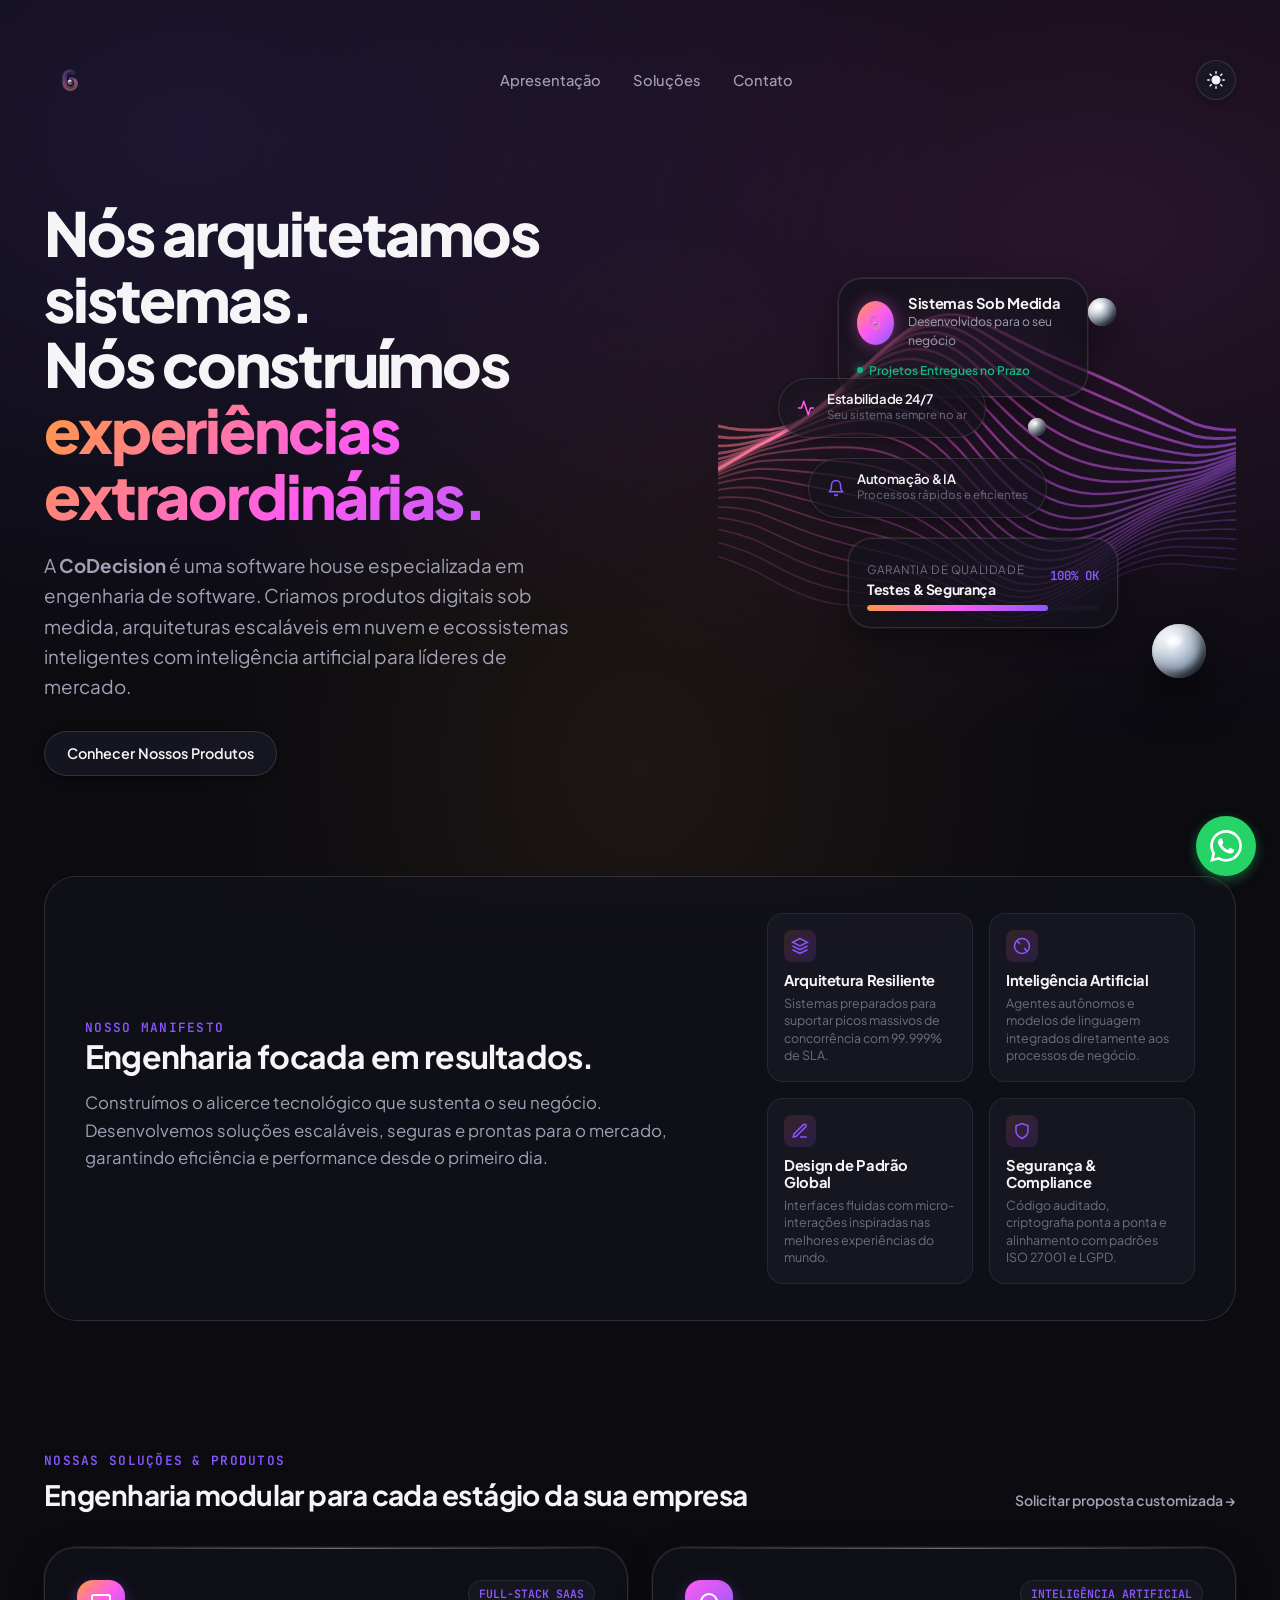
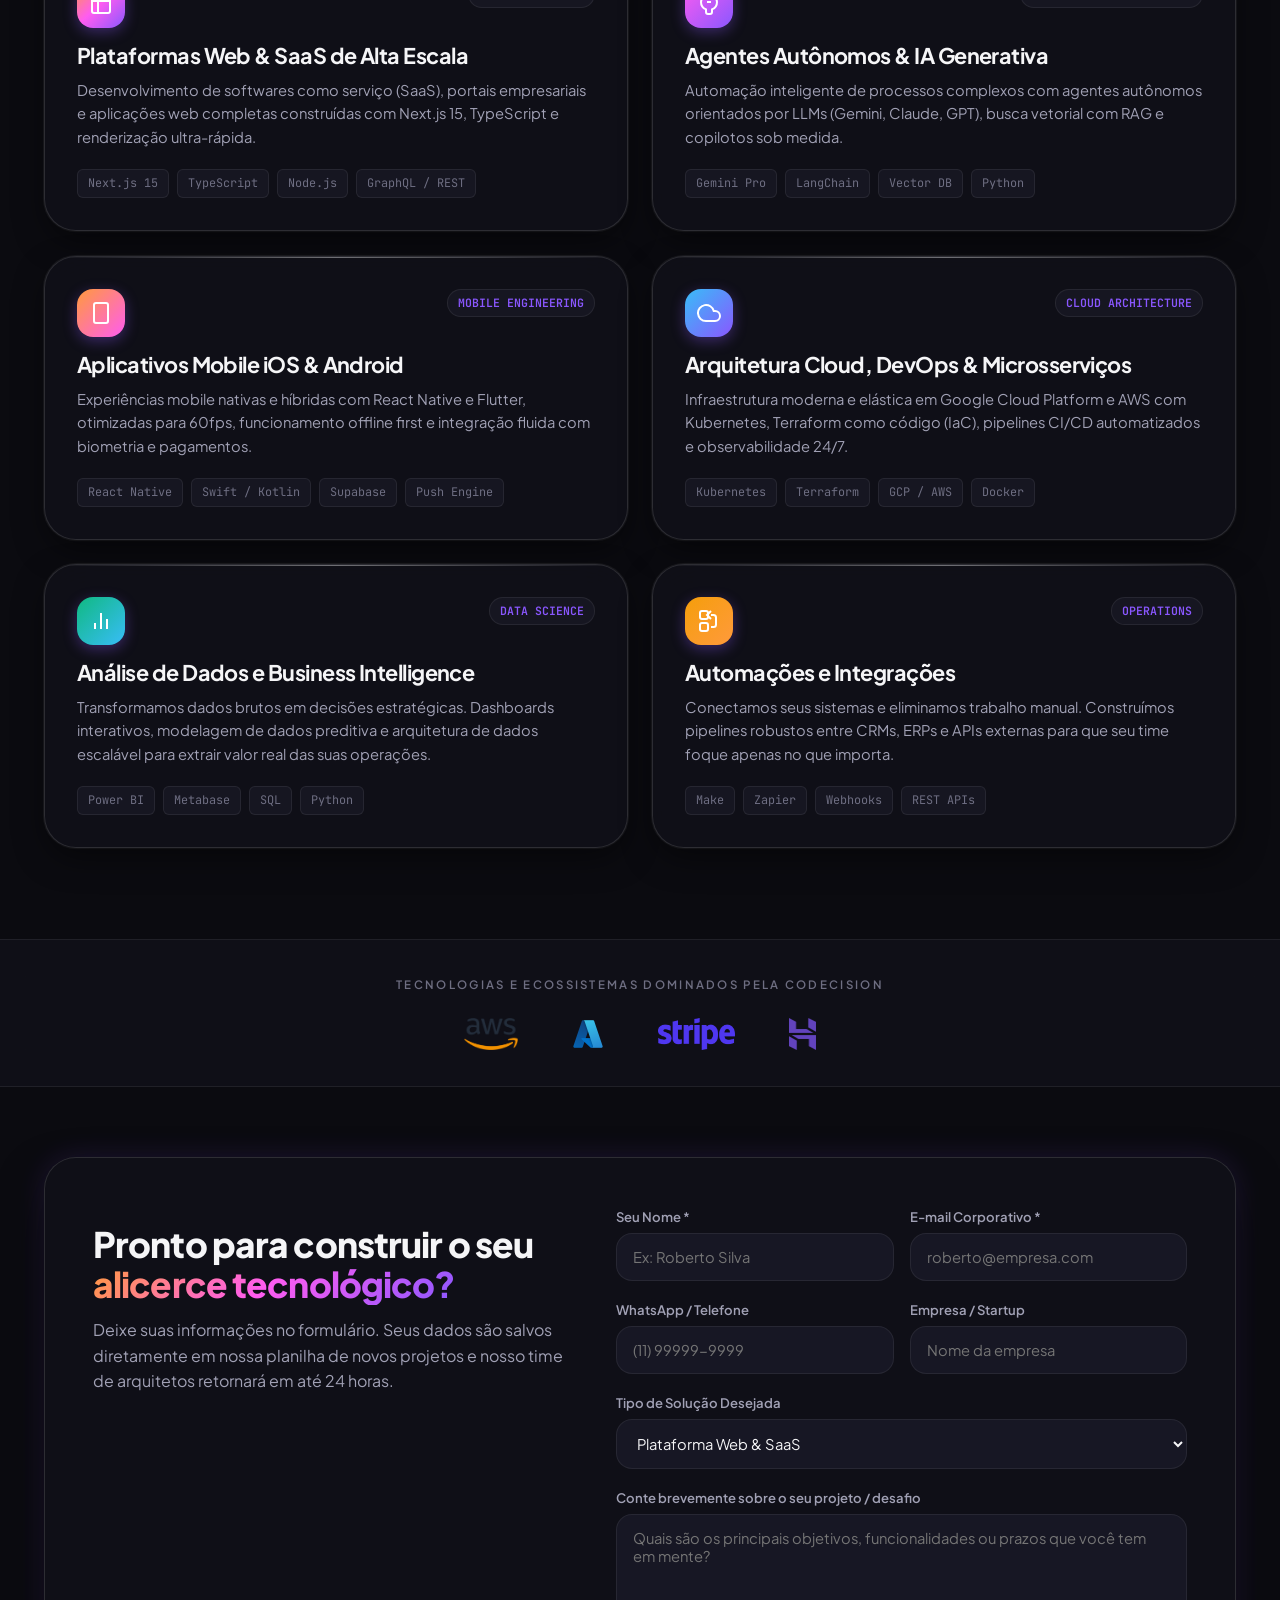
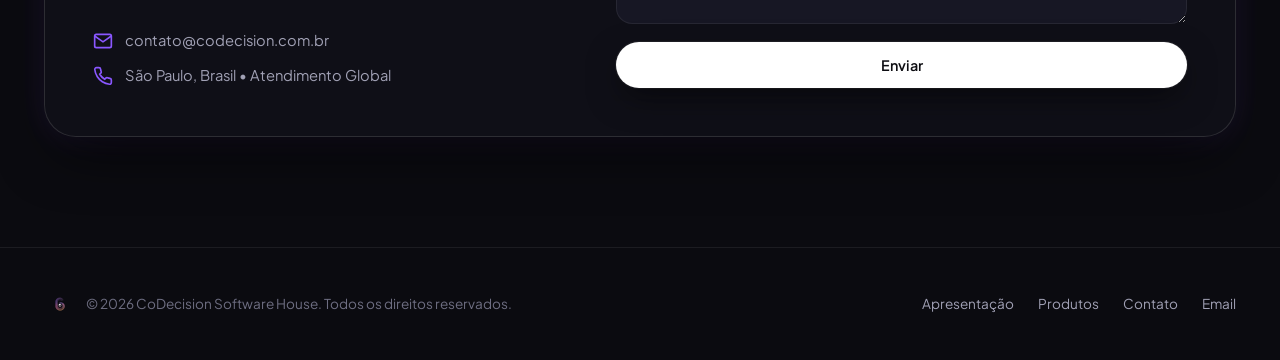
==== commit 0677861b: "feat: add Hostinger logo, make tech stack theme adaptive and place before contact form" ====
--- a/index.html
+++ b/index.html
@@ -189,54 +189,7 @@
     </div>
   </section>
 
-    <!-- Tech Stack & Ecosystem Bar (Print Reference Style) -->
-  <section class="tech-stack-section">
-    <div class="container">
-      <p class="tech-stack-title">TECNOLOGIAS E ECOSSISTEMAS DOMINADOS PELA CODECISION</p>
       
-      <div class="tech-stack-row reveal-on-scroll">
-        <div class="tech-item">
-          <svg viewBox="0 0 24 24" fill="currentColor"><path d="M12 1L24 22H0L12 1Z"/></svg>
-          <span>Vercel</span>
-        </div>
-
-        <div class="tech-item">
-          <svg viewBox="0 0 24 24" fill="currentColor"><circle cx="12" cy="12" r="9" stroke="currentColor" stroke-width="2" fill="none"/><line x1="8" y1="12" x2="16" y2="12" stroke="currentColor" stroke-width="2"/></svg>
-          <span>Linear</span>
-        </div>
-
-        <div class="tech-item">
-          <svg viewBox="0 0 24 24" fill="currentColor"><path d="M19.35 10.04C18.67 6.59 15.64 4 12 4 9.11 4 6.6 5.64 5.35 8.04 2.34 8.36 0 10.91 0 14c0 3.31 2.69 6 6 6h13c2.76 0 5-2.24 5-5 0-2.64-2.05-4.78-4.65-4.96z"/></svg>
-          <span>Google Cloud</span>
-        </div>
-
-        <div class="tech-item">
-          <svg viewBox="0 0 24 24" fill="currentColor"><path d="M8 2h4a4 4 0 0 1 4 4 4 4 0 0 1-4 4H8V2zm0 8h4a4 4 0 0 1 4 4 4 4 0 0 1-4 4 4 4 0 0 1-4-4v-4zm-4 4a4 4 0 0 1 4-4v4a4 4 0 0 1-4 4 4 4 0 0 1-4-4z"/></svg>
-          <span>Figma</span>
-        </div>
-
-        <div class="tech-item">
-          <svg viewBox="0 0 24 24" fill="currentColor"><path d="M13.976 9.15c-2.172-.806-3.356-1.426-3.356-2.409 0-.831.683-1.305 1.901-1.305 2.227 0 4.515.858 6.09 1.631l.89-5.494C18.252.957 15.616 0 12.637 0 6.64 0 2.637 3.12 2.637 8.082c0 6.94 9.576 5.808 9.576 8.81 0 .977-.858 1.487-2.198 1.487-2.67 0-5.748-1.282-7.552-2.316l-.947 5.666C3.356 22.846 6.577 24 10.024 24c6.305 0 10.608-2.923 10.608-8.106 0-7.398-9.656-6.09-9.656-8.744z"/></svg>
-          <span>Stripe</span>
-        </div>
-
-        <div class="tech-item">
-          <svg viewBox="0 0 24 24" fill="currentColor"><path d="M18.75 12.75c-1.31 0-2.4.88-2.73 2.07-.63-.22-1.34-.34-2.07-.34-1.8 0-3.37.74-4.5 1.93-1.13-1.19-2.7-1.93-4.5-1.93-.73 0-1.44.12-2.07.34C2.55 13.63 1.46 12.75.15 12.75 0 13.5.75 15 2 15c1.25 0 2.25-.75 2.75-1.75.5.25 1.25.5 2.25.5 1.75 0 3.25-1 4-2.25.75 1.25 2.25 2.25 4 2.25 1 0 1.75-.25 2.25-.5.5 1 1.5 1.75 2.75 1.75 1.25 0 2-.75 2-2.25h-3.25z"/></svg>
-          <span>AWS</span>
-        </div>
-
-        <div class="tech-item">
-          <svg viewBox="0 0 24 24" fill="currentColor"><path d="M13.05 2.4L3.6 15.6h5.4L13.05 2.4zM9.45 16.8L6.75 21.6h13.65l-7.35-12.75-3.6 7.95z"/></svg>
-          <span>Azure</span>
-        </div>
-
-        <div class="tech-item">
-          <svg viewBox="0 0 24 24" fill="currentColor"><path d="M22.28 9.87a5.985 5.985 0 0 0-.52-4.88 6.012 6.012 0 0 0-4.66-3.08 6.015 6.015 0 0 0-5.88 2.09A5.986 5.986 0 0 0 6.6 2.67 6.012 6.012 0 0 0 2.18 6.05a5.985 5.985 0 0 0-.8 4.85 6.014 6.014 0 0 0 1.22 5.4 5.986 5.986 0 0 0 .52 4.88 6.012 6.012 0 0 0 4.66 3.08 6.015 6.015 0 0 0 5.88-2.09 5.986 5.986 0 0 0 4.62 1.33 6.012 6.012 0 0 0 4.42-3.38 5.985 5.985 0 0 0 .8-4.85 6.014 6.014 0 0 0-1.22-5.4z"/></svg>
-          <span>OpenAI</span>
-        </div>
-      </div>
-    </div>
-  </section>
 
   <!-- Brand Pillars & Manifesto -->
   <section class="brand-manifesto-section">
@@ -287,36 +240,7 @@
     </div>
   </section>
 
-  <!-- Trust Bar -->
-  <section class="trust-section">
-    <div class="container">
-      <div class="trust-content reveal-on-scroll">
-        <span class="trust-label">Tecnologias e ecossistemas dominados pela CoDecision</span>
-        <div class="trust-logos">
-          <div class="trust-logo-item">
-            <svg viewBox="0 0 24 24"><path d="M12 2L2 19.7778H22L12 2Z"></path></svg>
-            <span>Vercel</span>
-          </div>
-          <div class="trust-logo-item">
-            <svg viewBox="0 0 24 24"><circle cx="12" cy="12" r="10" stroke="currentColor" stroke-width="2" fill="none"></circle><line x1="8" y1="12" x2="16" y2="12" stroke="currentColor" stroke-width="2"></line></svg>
-            <span>Linear</span>
-          </div>
-          <div class="trust-logo-item">
-            <svg viewBox="0 0 24 24"><circle cx="12" cy="12" r="10" stroke="currentColor" stroke-width="2" fill="none"></circle><path d="M12 2a15.3 15.3 0 0 1 4 10 15.3 15.3 0 0 1-4 10 15.3 15.3 0 0 1-4-10 15.3 15.3 0 0 1 4-10z"></path></svg>
-            <span>Google Cloud</span>
-          </div>
-          <div class="trust-logo-item">
-            <svg viewBox="0 0 24 24"><circle cx="7" cy="7" r="3"></circle><circle cx="17" cy="7" r="3"></circle><circle cx="7" cy="17" r="3"></circle><circle cx="17" cy="17" r="3"></circle></svg>
-            <span>Figma</span>
-          </div>
-          <div class="trust-logo-item">
-            <svg viewBox="0 0 24 24"><rect x="2" y="5" width="20" height="14" rx="2" stroke="currentColor" stroke-width="2" fill="none"></rect><line x1="2" y1="10" x2="22" y2="10" stroke="currentColor" stroke-width="2"></line></svg>
-            <span>Stripe</span>
-          </div>
-        </div>
-      </div>
-    </div>
-  </section>
+  
 
   <!-- =========================================================================
        2. PRODUTOS & SOLUÇÕES DIGITAIS
@@ -471,6 +395,35 @@
     </div>
   </section>
 
+
+      <!-- Tech Stack & Ecosystem Bar (Logos Only) -->
+  <section class="tech-stack-section">
+    <div class="container">
+      <p class="tech-stack-title">TECNOLOGIAS E ECOSSISTEMAS DOMINADOS PELA CODECISION</p>
+      
+      <div class="tech-stack-row reveal-on-scroll">
+        <!-- AWS -->
+        <div class="tech-item">
+          <img src="src/assets/tech/aws.png" alt="AWS">
+        </div>
+
+        <!-- Azure -->
+        <div class="tech-item">
+          <img src="src/assets/tech/azure.png" alt="Azure">
+        </div>
+
+        <!-- Stripe -->
+        <div class="tech-item">
+          <img src="src/assets/tech/stripe.png" alt="Stripe">
+        </div>
+
+        <!-- Hostinger -->
+        <div class="tech-item">
+          <img src="src/assets/tech/hostinger.png" alt="Hostinger">
+        </div>
+      </div>
+    </div>
+  </section>
 
   <!-- =========================================================================
        4. FORMULÁRIO DE CONTATO (Conectado ao Google Sheets)
--- a/src/css/components.css
+++ b/src/css/components.css
@@ -1392,3 +1392,91 @@
     font-size: 0.82rem;
   }
 }
+
+
+
+
+
+
+/* Minimalist Tech Stack Bar (Theme Adaptive) */
+.tech-stack-section {
+  padding: 36px 0;
+  background: var(--surface-card);
+  border-top: 1px solid var(--border-subtle);
+  border-bottom: 1px solid var(--border-subtle);
+  backdrop-filter: var(--glass-blur);
+  -webkit-backdrop-filter: var(--glass-blur);
+  text-align: center;
+}
+
+.tech-stack-title {
+  font-size: 0.72rem;
+  font-weight: 600;
+  letter-spacing: 0.2em;
+  text-transform: uppercase;
+  color: var(--text-muted);
+  margin-bottom: 24px;
+}
+
+.tech-stack-row {
+  display: flex;
+  align-items: center;
+  justify-content: center;
+  gap: 54px;
+  flex-wrap: wrap;
+}
+
+.tech-item {
+  display: inline-flex;
+  align-items: center;
+  justify-content: center;
+  transition: transform var(--transition-fast);
+  cursor: default;
+  user-select: none;
+}
+
+.tech-item:hover {
+  transform: translateY(-2px);
+}
+
+.tech-item img {
+  height: 32px;
+  width: auto;
+  max-width: 130px;
+  object-fit: contain;
+  filter: brightness(0.95);
+  transition: filter var(--transition-fast), transform var(--transition-fast);
+}
+
+.tech-item:hover img {
+  filter: brightness(1.15);
+  transform: scale(1.06);
+}
+
+/* Light mode theme refinements */
+[data-theme="light"] .tech-stack-section {
+  background: rgba(255, 255, 255, 0.6);
+  border-top: 1px solid rgba(0, 0, 0, 0.08);
+  border-bottom: 1px solid rgba(0, 0, 0, 0.08);
+}
+
+[data-theme="light"] .tech-stack-title {
+  color: var(--text-secondary);
+}
+
+[data-theme="light"] .tech-item img {
+  filter: brightness(0.85) contrast(1.1);
+}
+
+[data-theme="light"] .tech-item:hover img {
+  filter: brightness(1);
+}
+
+@media (max-width: 768px) {
+  .tech-stack-row {
+    gap: 32px;
+  }
+  .tech-item img {
+    height: 26px;
+  }
+}
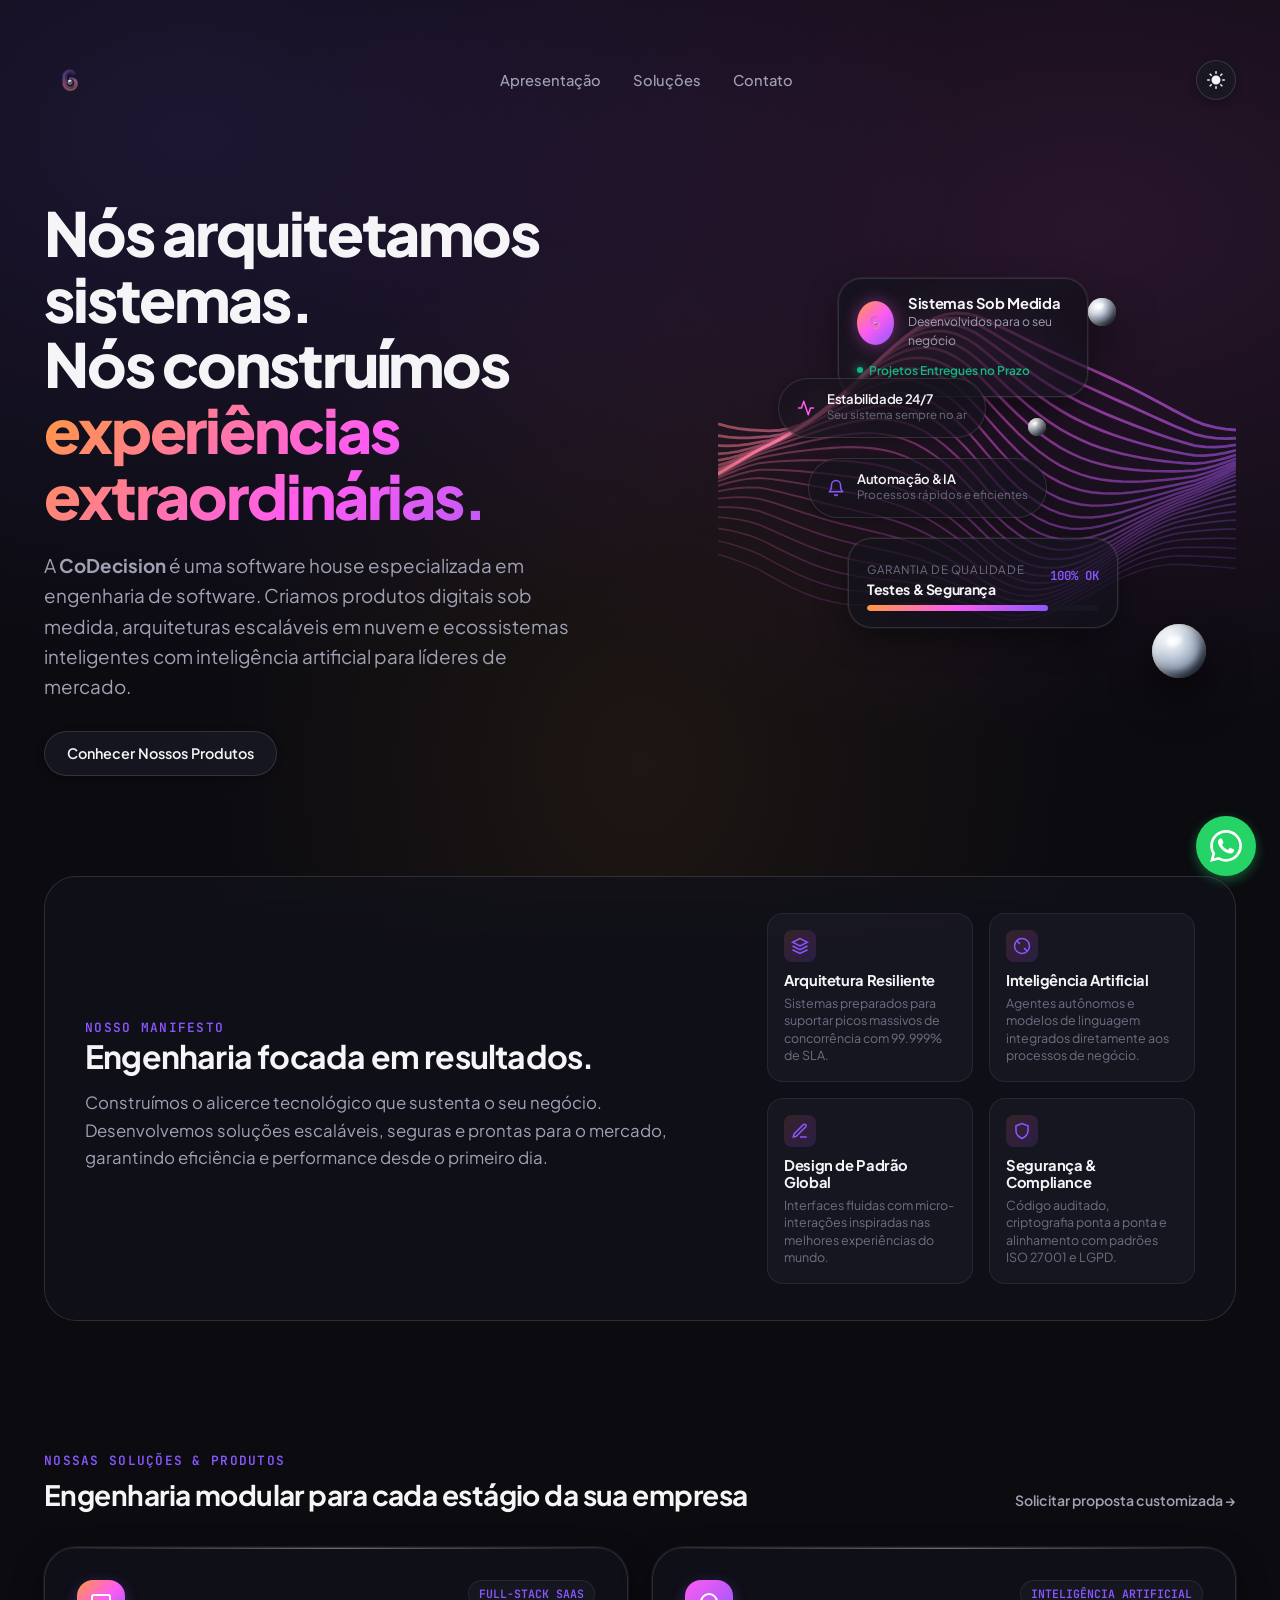
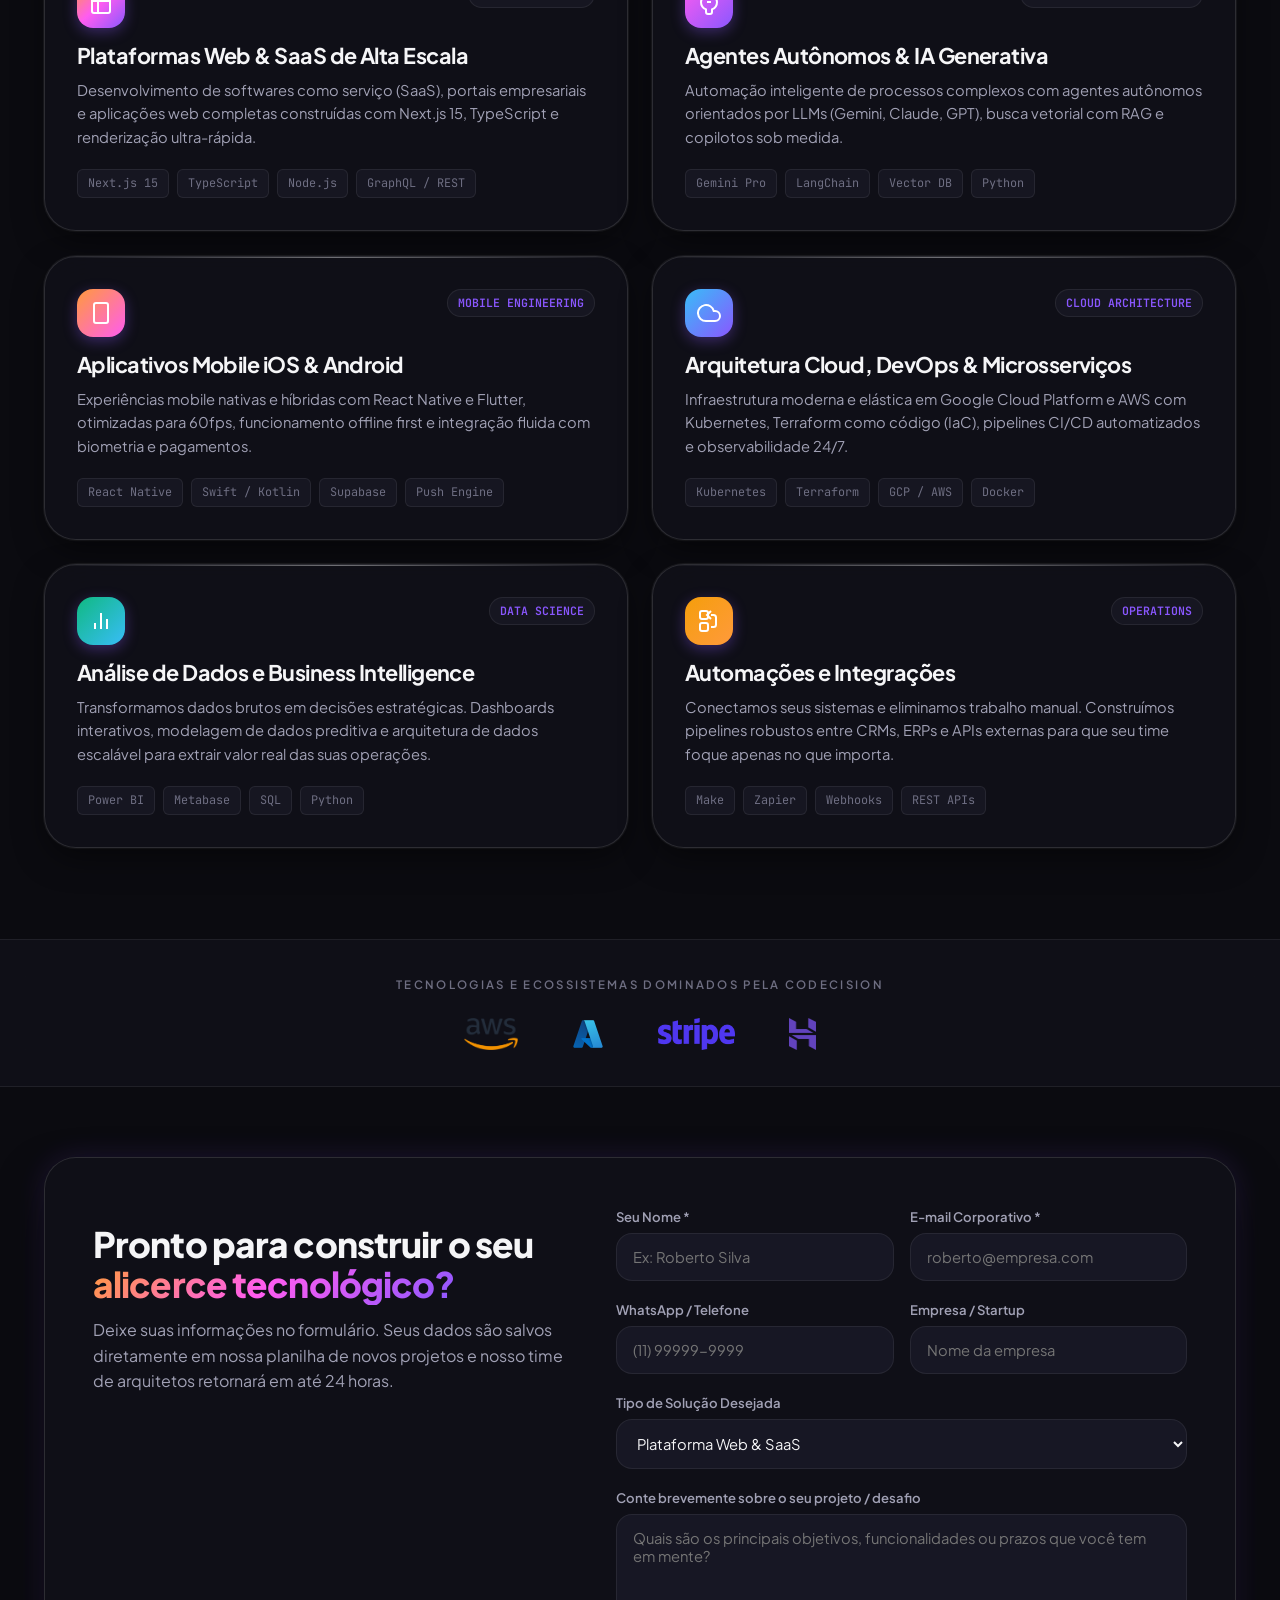
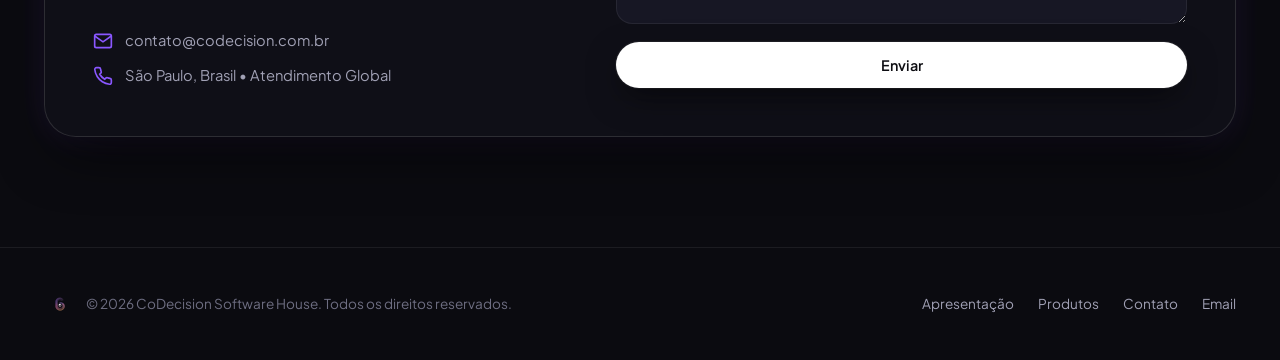
==== commit 92e7c004: "fix: force CSS cache refresh v1.3 and fix tech stack visibility on GitHub" ====
--- a/index.html
+++ b/index.html
@@ -17,10 +17,10 @@
   <link rel="apple-touch-icon" href="src/assets/logo/logo-custom-2.png">
 
   <!-- CSS Styles -->
-  <link rel="stylesheet" href="src/css/variables.css?v=1.1">
-  <link rel="stylesheet" href="src/css/base.css?v=1.1">
-  <link rel="stylesheet" href="src/css/components.css?v=1.1">
-  <link rel="stylesheet" href="src/css/animations.css?v=1.1">
+  <link rel="stylesheet" href="src/css/variables.css?v=1.3">
+  <link rel="stylesheet" href="src/css/base.css?v=1.3">
+  <link rel="stylesheet" href="src/css/components.css?v=1.3">
+  <link rel="stylesheet" href="src/css/animations.css?v=1.3">
 </head>
 <body>
 
@@ -401,7 +401,7 @@
     <div class="container">
       <p class="tech-stack-title">TECNOLOGIAS E ECOSSISTEMAS DOMINADOS PELA CODECISION</p>
       
-      <div class="tech-stack-row reveal-on-scroll">
+      <div class="tech-stack-row">
         <!-- AWS -->
         <div class="tech-item">
           <img src="src/assets/tech/aws.png" alt="AWS">
--- a/src/css/components.css
+++ b/src/css/components.css
@@ -1398,7 +1398,9 @@
 
 
 
-/* Minimalist Tech Stack Bar (Theme Adaptive) */
+
+
+/* Minimalist Tech Stack Bar (Theme Adaptive & Cache Safe) */
 .tech-stack-section {
   padding: 36px 0;
   background: var(--surface-card);
@@ -1407,6 +1409,9 @@
   backdrop-filter: var(--glass-blur);
   -webkit-backdrop-filter: var(--glass-blur);
   text-align: center;
+  position: relative;
+  z-index: 5;
+  clear: both;
 }
 
 .tech-stack-title {
@@ -1424,6 +1429,8 @@
   justify-content: center;
   gap: 54px;
   flex-wrap: wrap;
+  opacity: 1 !important;
+  transform: none !important;
 }
 
 .tech-item {
@@ -1455,7 +1462,7 @@
 
 /* Light mode theme refinements */
 [data-theme="light"] .tech-stack-section {
-  background: rgba(255, 255, 255, 0.6);
+  background: rgba(255, 255, 255, 0.75);
   border-top: 1px solid rgba(0, 0, 0, 0.08);
   border-bottom: 1px solid rgba(0, 0, 0, 0.08);
 }
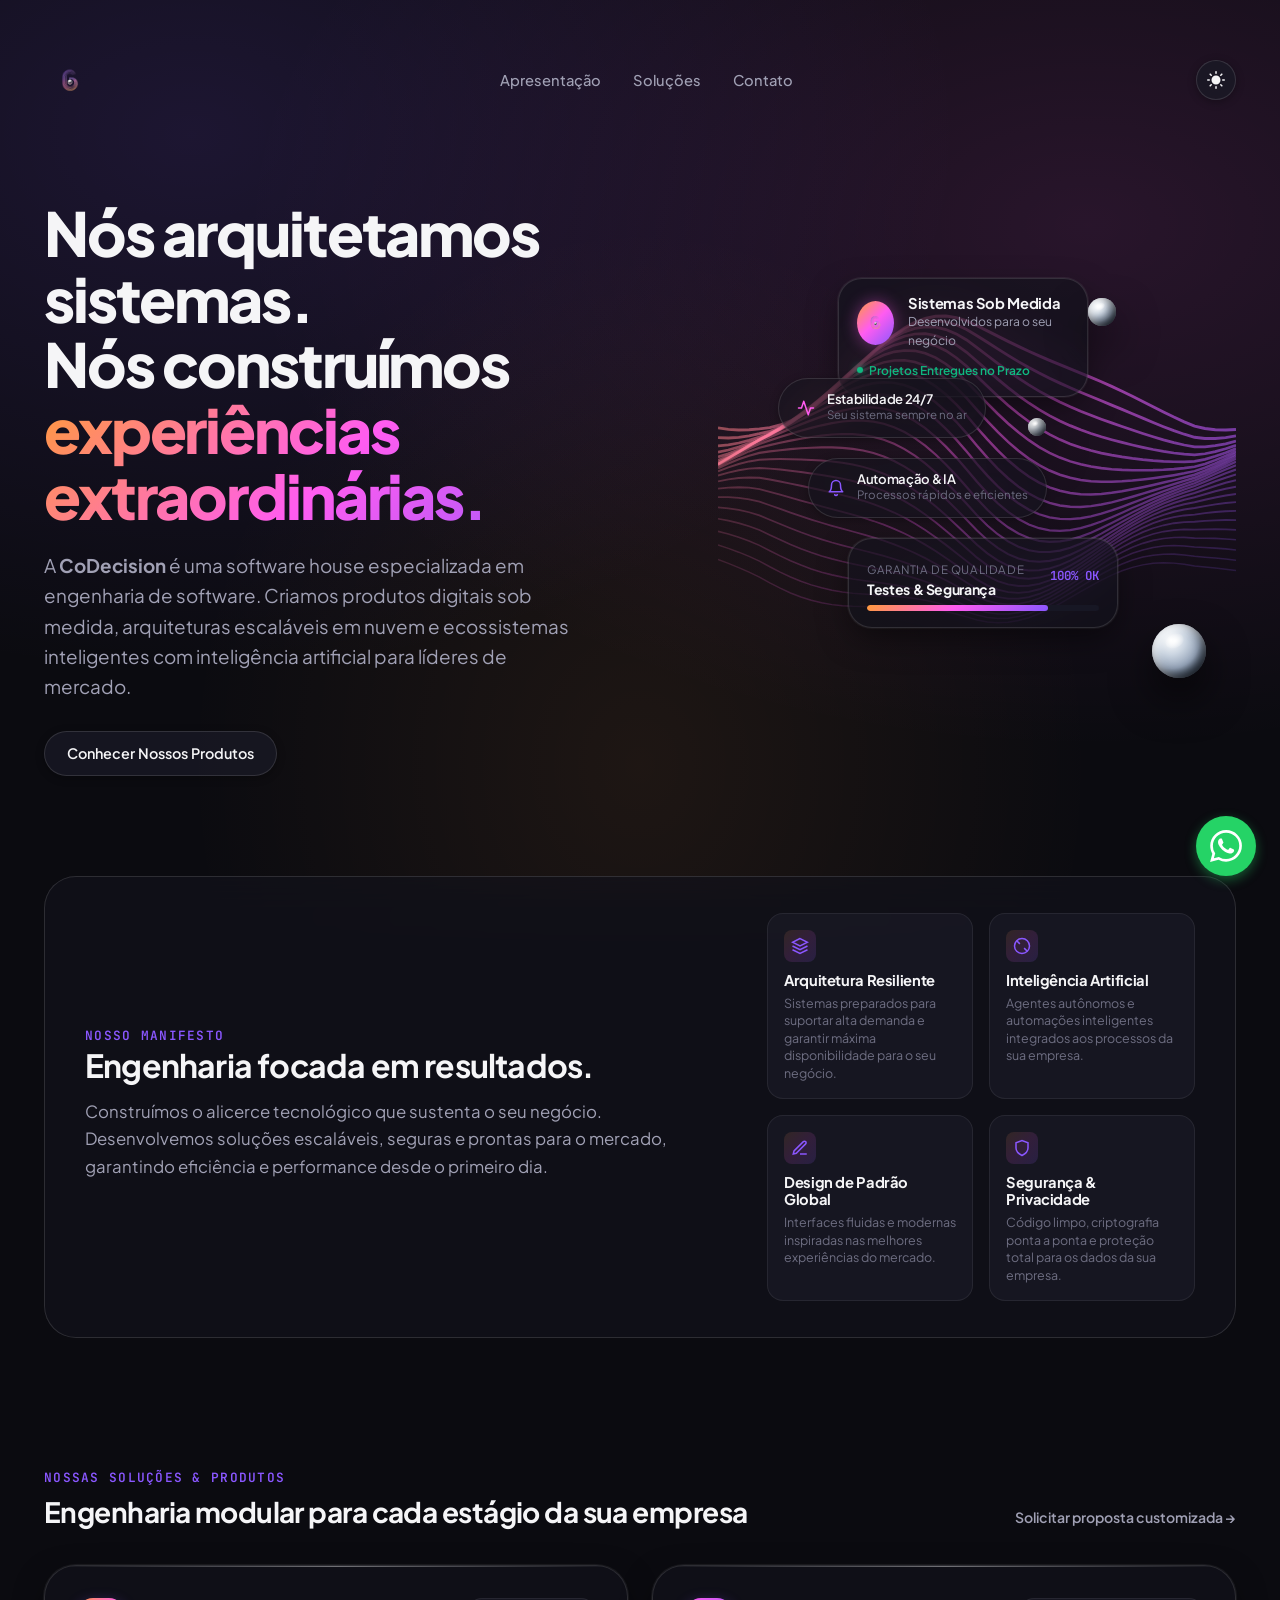
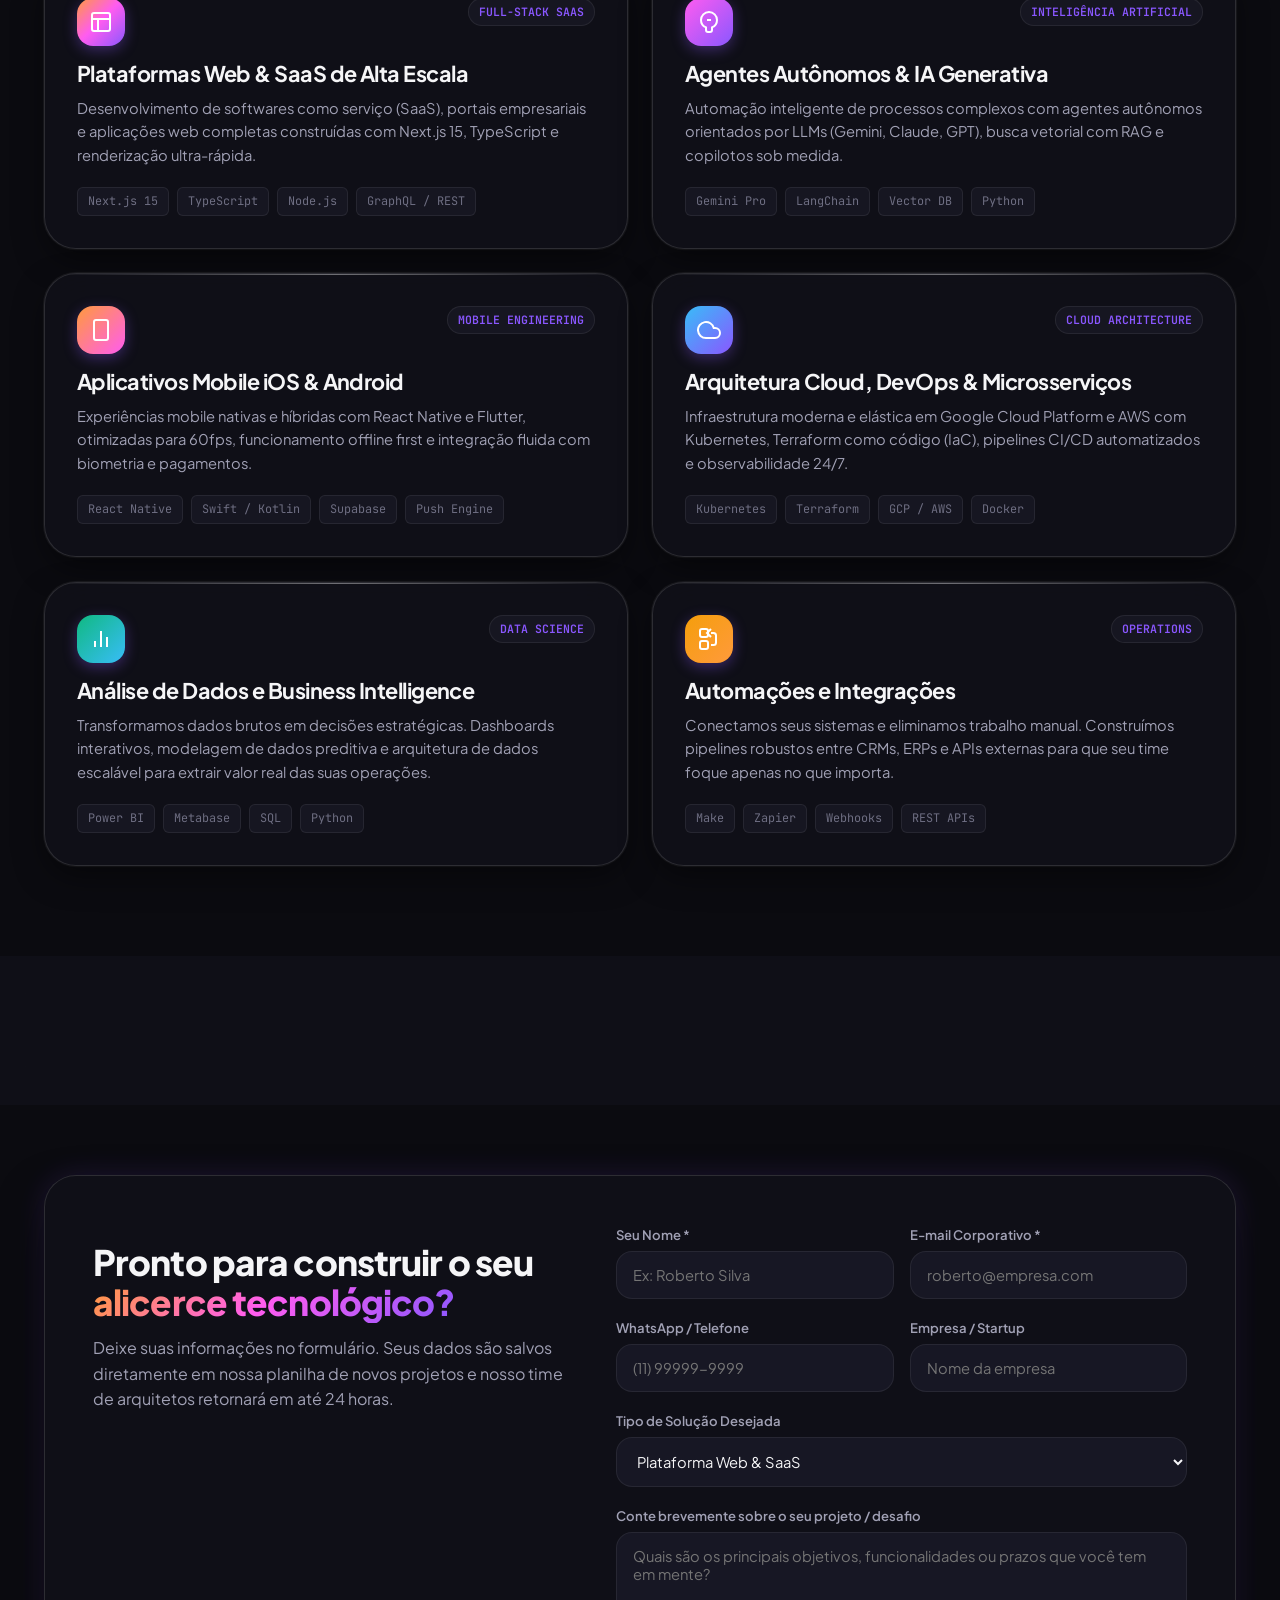
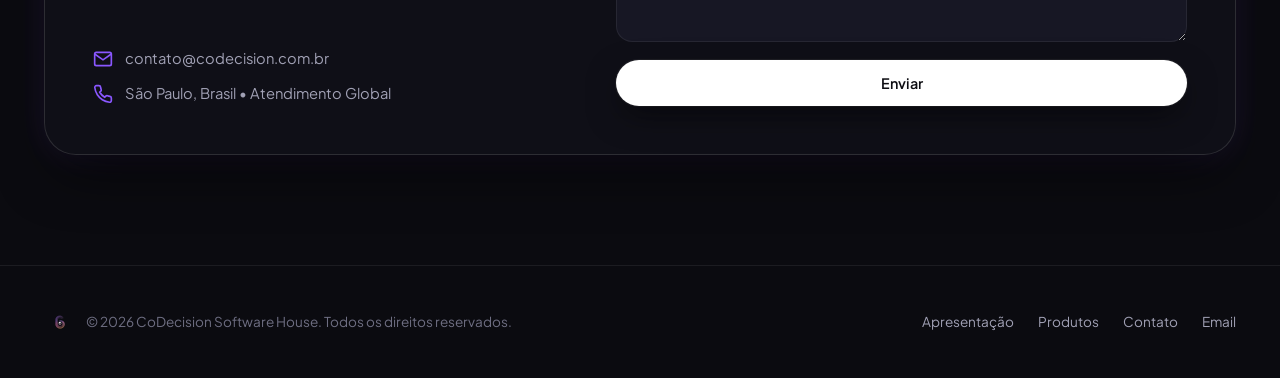
==== commit 4b86b842: "docs: adjust manifesto text to remove SLAs and certifications" ====
--- a/index.html
+++ b/index.html
@@ -209,7 +209,7 @@
               <svg width="18" height="18" viewBox="0 0 24 24" fill="none" stroke="currentColor" stroke-width="2"><path d="M12 2L2 7l10 5 10-5-10-5zM2 17l10 5 10-5M2 12l10 5 10-5"/></svg>
             </div>
             <h5>Arquitetura Resiliente</h5>
-            <p>Sistemas preparados para suportar picos massivos de concorrência com 99.999% de SLA.</p>
+            <p>Sistemas preparados para suportar alta demanda e garantir máxima disponibilidade para o seu negócio.</p>
           </div>
 
           <div class="pillar-item">
@@ -217,7 +217,7 @@
               <svg width="18" height="18" viewBox="0 0 24 24" fill="none" stroke="currentColor" stroke-width="2"><circle cx="12" cy="12" r="10"/><path d="m4.93 4.93 4.24 4.24M14.83 14.83l4.24 4.24"/></svg>
             </div>
             <h5>Inteligência Artificial</h5>
-            <p>Agentes autônomos e modelos de linguagem integrados diretamente aos processos de negócio.</p>
+            <p>Agentes autônomos e automações inteligentes integrados aos processos da sua empresa.</p>
           </div>
 
           <div class="pillar-item">
@@ -225,15 +225,15 @@
               <svg width="18" height="18" viewBox="0 0 24 24" fill="none" stroke="currentColor" stroke-width="2"><path d="M12 20h9M16.5 3.5a2.121 2.121 0 0 1 3 3L7 19l-4 1 1-4L16.5 3.5z"/></svg>
             </div>
             <h5>Design de Padrão Global</h5>
-            <p>Interfaces fluidas com micro-interações inspiradas nas melhores experiências do mundo.</p>
+            <p>Interfaces fluidas e modernas inspiradas nas melhores experiências do mercado.</p>
           </div>
 
           <div class="pillar-item">
             <div class="pillar-icon">
               <svg width="18" height="18" viewBox="0 0 24 24" fill="none" stroke="currentColor" stroke-width="2"><path d="M12 22s8-4 8-10V5l-8-3-8 3v7c0 6 8 10 8 10z"/></svg>
             </div>
-            <h5>Segurança & Compliance</h5>
-            <p>Código auditado, criptografia ponta a ponta e alinhamento com padrões ISO 27001 e LGPD.</p>
+            <h5>Segurança & Privacidade</h5>
+            <p>Código limpo, criptografia ponta a ponta e proteção total para os dados da sua empresa.</p>
           </div>
         </div>
       </div>
